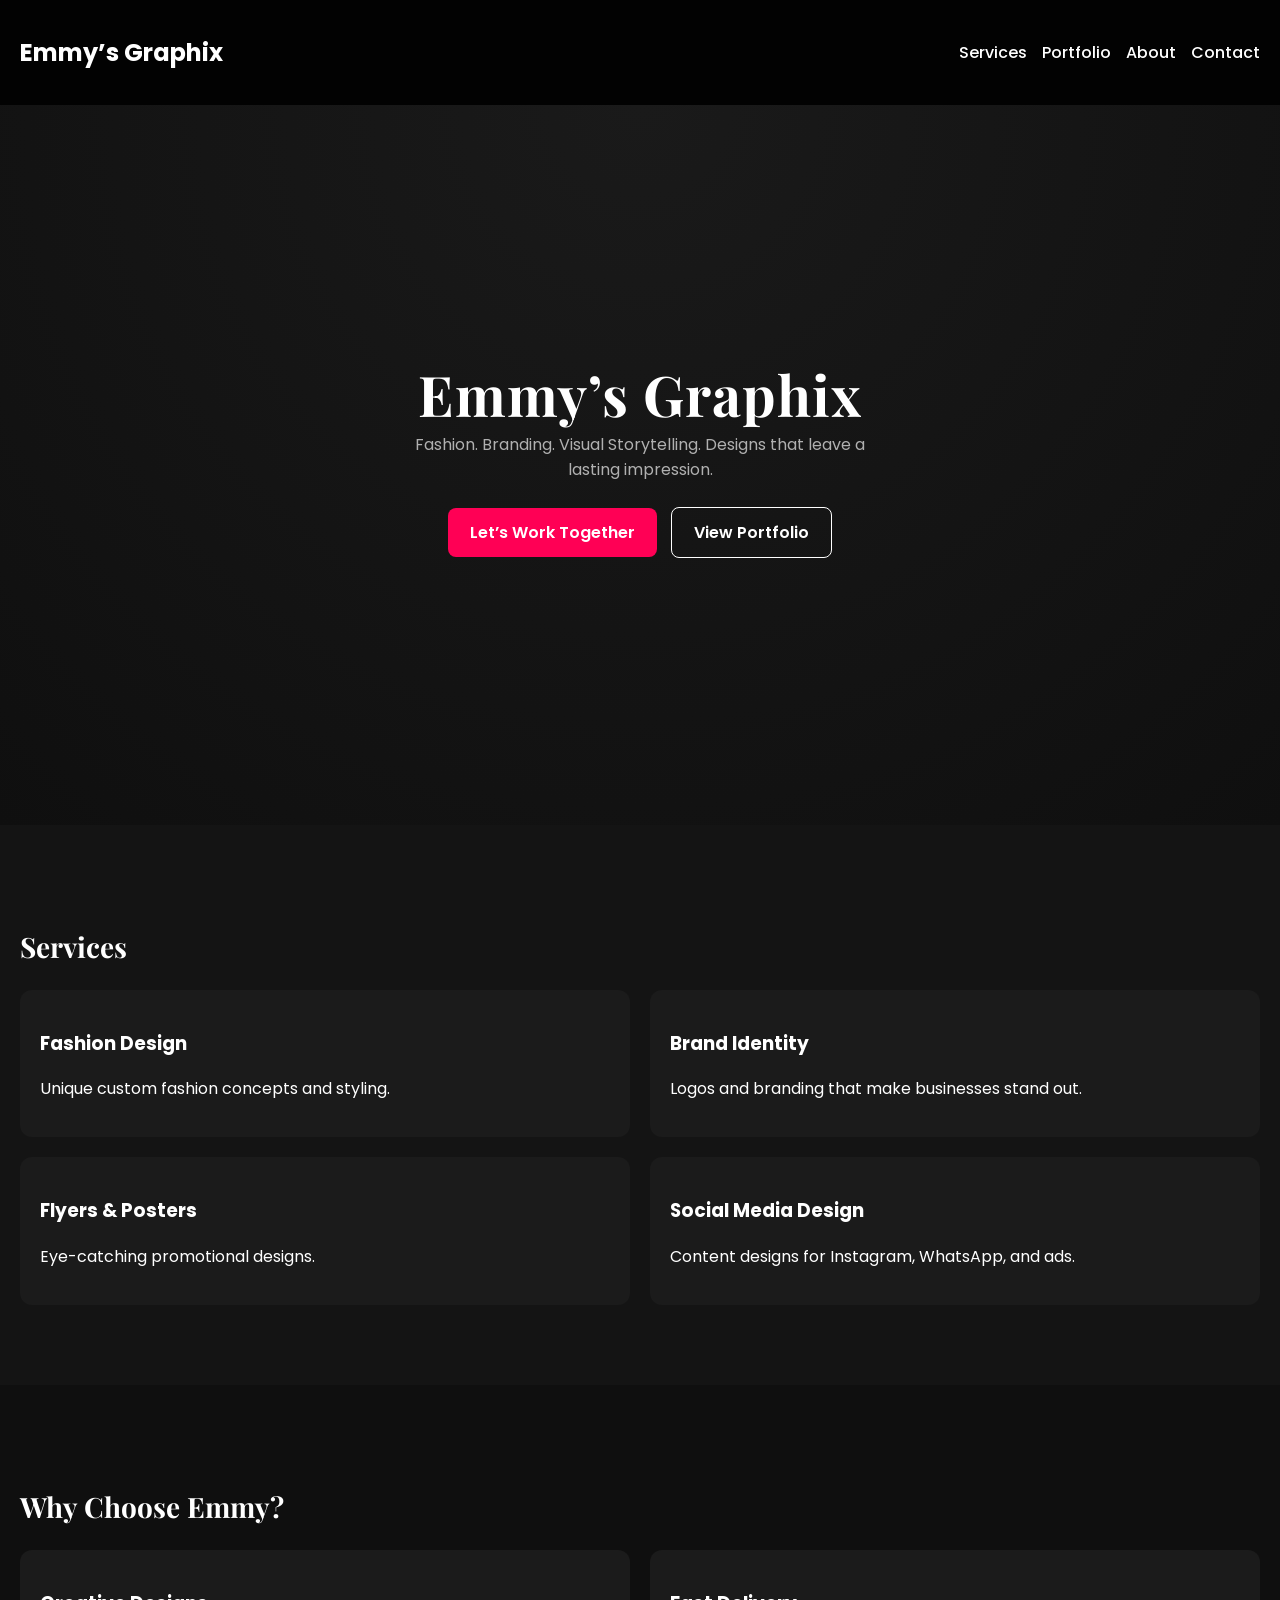
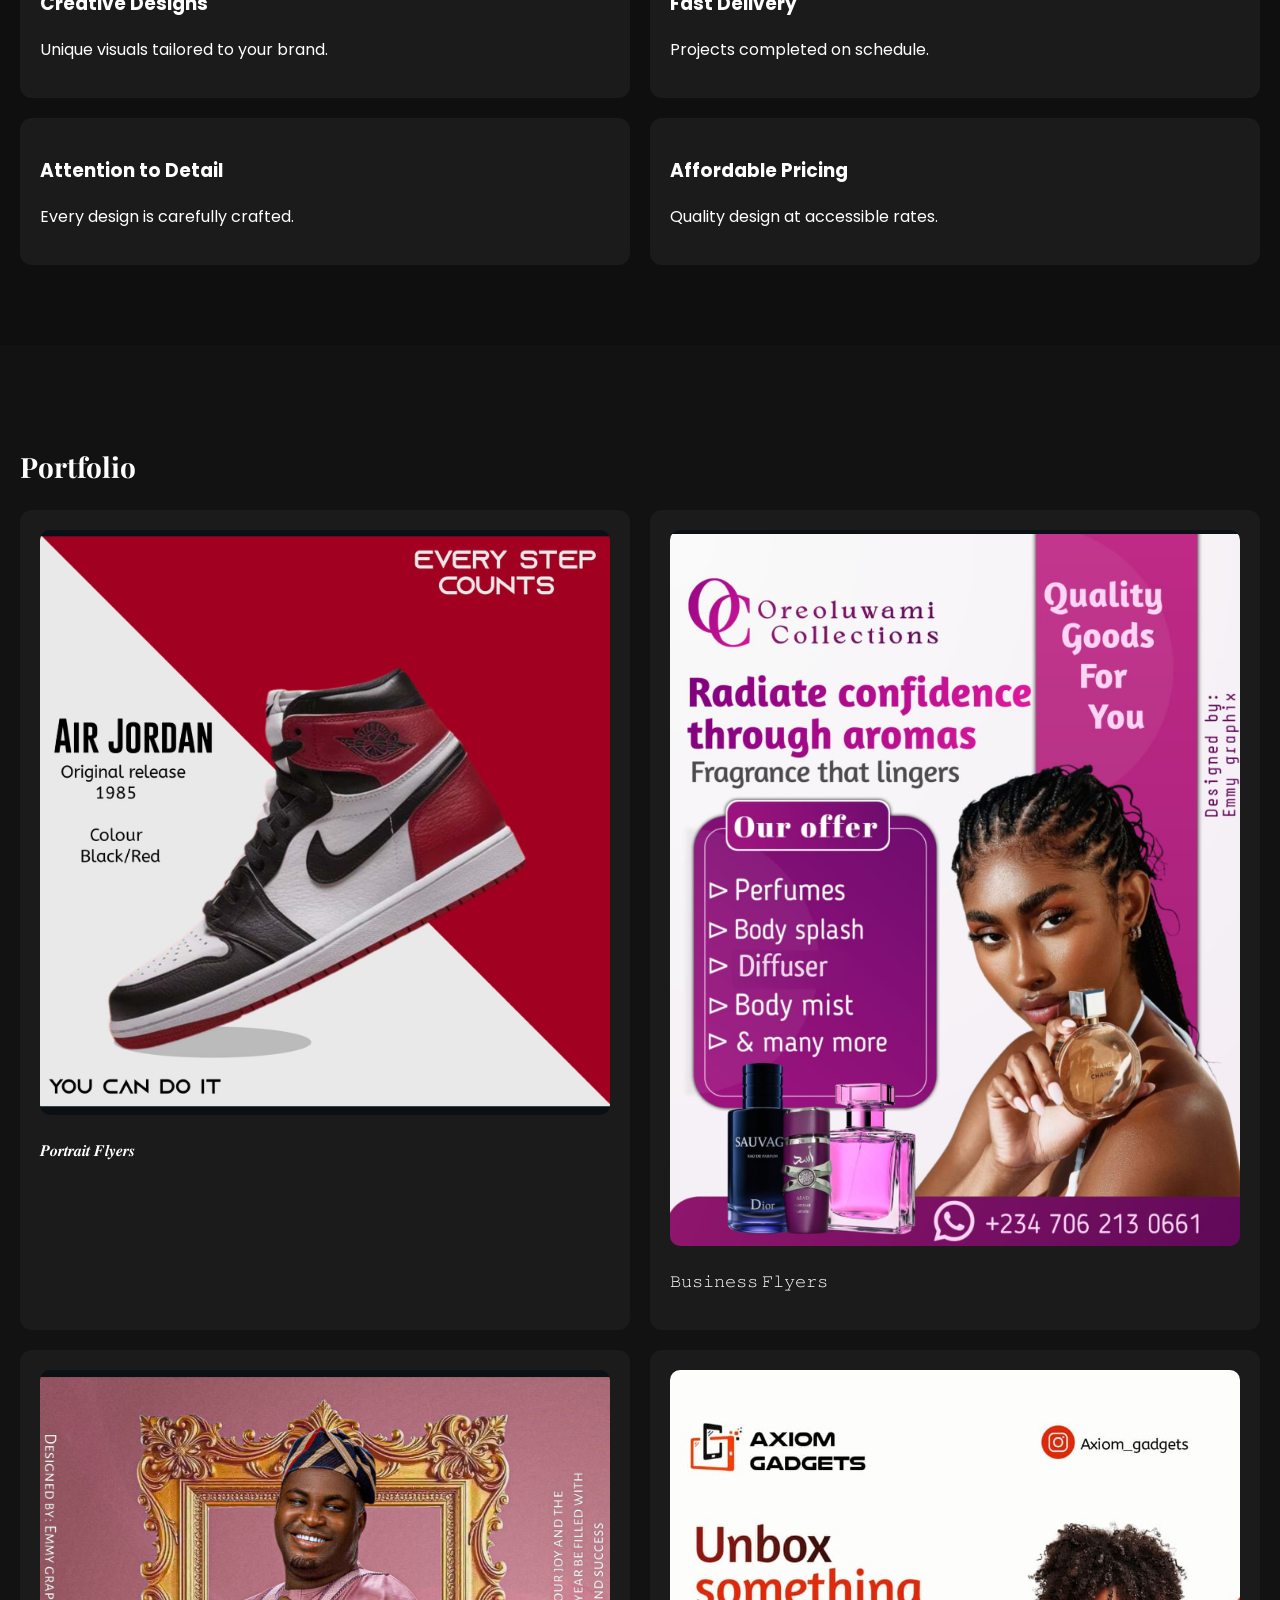
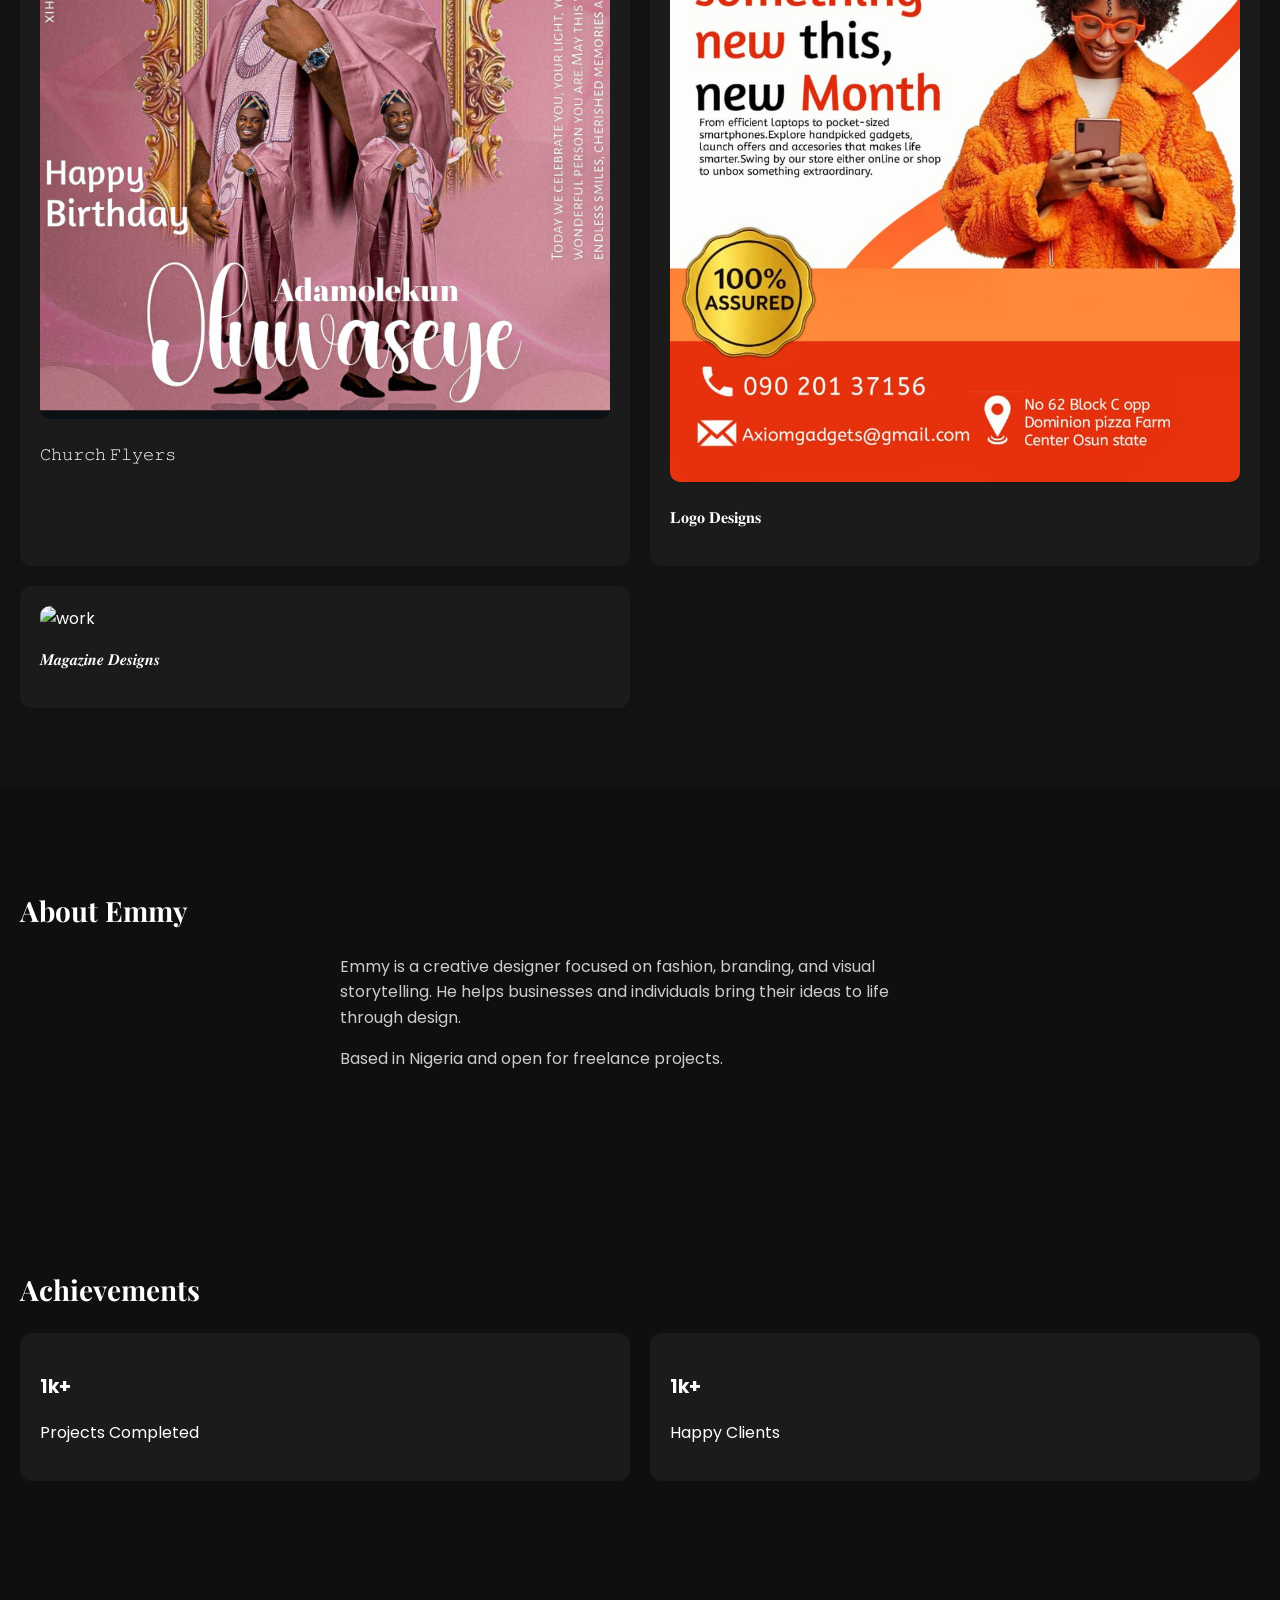
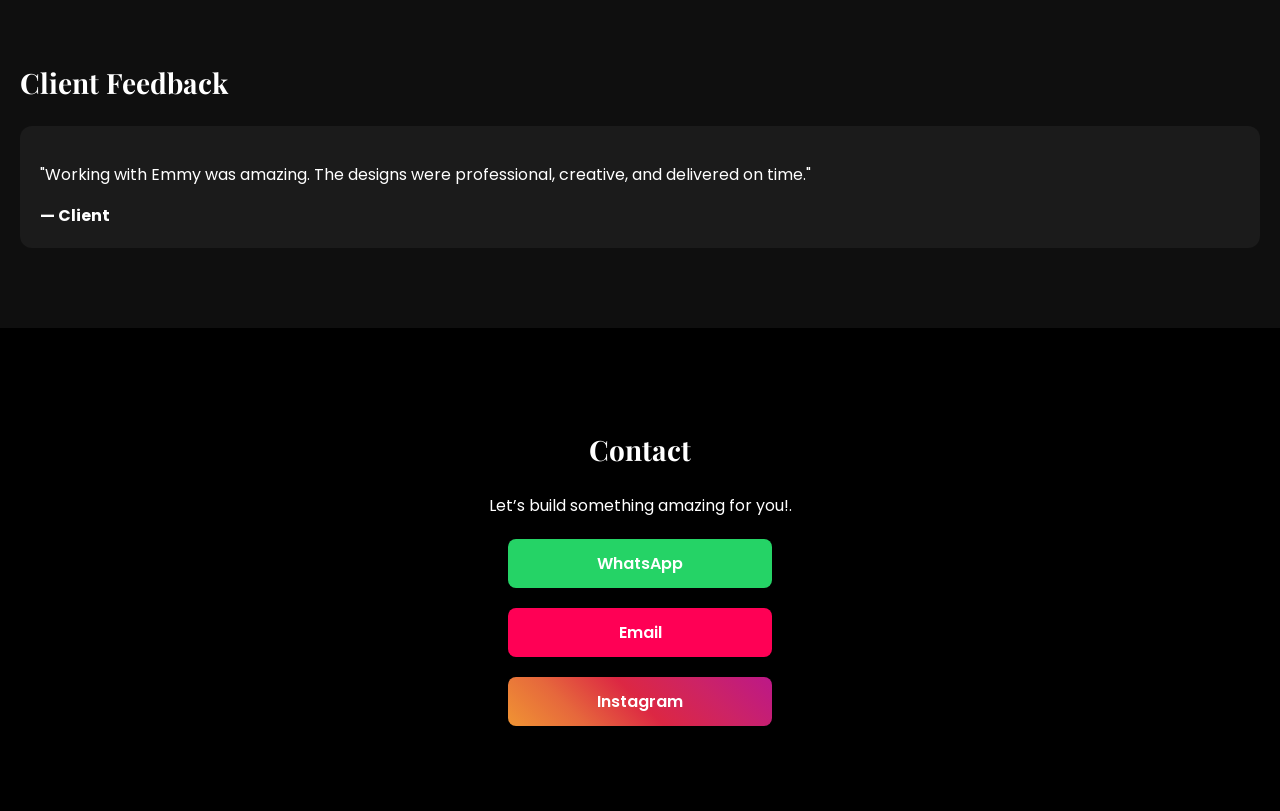
==== index.html @ 618f93bd "Update index.html" ====
<!DOCTYPE html>
<head>
  <meta charset="UTF-8" />
  <meta name="viewport" content="width=device-width, initial-scale=1.0"/>

  <title>Emmy’s Graphix</title>

  <!-- Fonts -->
  <link href="https://fonts.googleapis.com/css2?family=Playfair+Display:wght@400;600;700&family=Poppins:wght@300;400;600&display=swap" rel="stylesheet">

  <!-- CSS -->
  <link rel="stylesheet" href="style.css"/>
</head>

<!-- NAVBAR -->
<nav class="navbar">
  <h1>Emmy’s Graphix</h1>

  <div class="menu-toggle" onclick="toggleMenu()">☰</div>

  <div class="nav-links" id="navLinks">
    <a href="#services">Services</a>
    <a href="#portfolio">Portfolio</a>
    <a href="#about">About</a>
    <a href="#contact">Contact</a>
  </div>
</nav>

<!-- HERO -->
<header class="hero">
  <h1>Emmy’s Graphix</h1>

  <p class="tagline">
    Fashion. Branding. Visual Storytelling. Designs that leave a lasting impression.
  </p>

  <div>
    <a href="https://wa.me/234816 949 7340" class="btn primary">Let’s Work Together</a>
    <a href="#portfolio" class="btn secondary">View Portfolio</a>
  </div>
</header>

<!-- SERVICES -->
<section class="services" id="services">
  <h2>Services</h2>

  <div class="service-container">

    <div class="service-card">
      <h3>Fashion Design</h3>
      <p>Unique custom fashion concepts and styling.</p>
    </div>

    <div class="service-card">
      <h3>Brand Identity</h3>
      <p>Logos and branding that make businesses stand out.</p>
    </div>

    <div class="service-card">
      <h3>Flyers & Posters</h3>
      <p>Eye-catching promotional designs.</p>
    </div>

    <div class="service-card">
      <h3>Social Media Design</h3>
      <p>Content designs for Instagram, WhatsApp, and ads.</p>
    </div>

  </div>
</section>
<section class="why-choose">
  <h2>Why Choose Emmy?</h2>

  <div class="service-container">

    <div class="service-card">
      <h3>Creative Designs</h3>
      <p>Unique visuals tailored to your brand.</p>
    </div>

    <div class="service-card">
      <h3>Fast Delivery</h3>
      <p>Projects completed on schedule.</p>
    </div>

    <div class="service-card">
      <h3>Attention to Detail</h3>
      <p>Every design is carefully crafted.</p>
    </div>

    <div class="service-card">
      <h3>Affordable Pricing</h3>
      <p>Quality design at accessible rates.</p>
    </div>

  </div>
        </section>
<!-- PORTFOLIO -->
<section class="portfolio" id="portfolio">
  <h2>Portfolio</h2>

  <div class="portfolio-container">

    <div class="portfolio-card">
      <img src="img1.jpg" alt="work"/>
      <p>𝑷𝒐𝒓𝒕𝒓𝒂𝒊𝒕 𝑭𝒍𝒚𝒆𝒓𝒔</p>
    </div>

    <div class="portfolio-card">
      <img src="img2.jpg" alt="work"/>
      <p>𝙱𝚞𝚜𝚒𝚗𝚎𝚜𝚜 𝙵𝚕𝚢𝚎𝚛𝚜</p>
    </div>

    <div class="portfolio-card">
      <img src="img3.jpg" alt="work"/>
      <p>𝙲𝚑𝚞𝚛𝚌𝚑 𝙵𝚕𝚢𝚎𝚛𝚜</p>
    </div>

    <div class="portfolio-card">
      <img src="img4.jpg" alt="work"/>
      <p>𝐋𝐨𝐠𝐨 𝐃𝐞𝐬𝐢𝐠𝐧𝐬</p>
    </div>
    
    <div class="portfolio-card">
      <img src="img5.jpg" alt="work"/>
      <p>𝑴𝒂𝒈𝒂𝒛𝒊𝒏𝒆 𝑫𝒆𝒔𝒊𝒈𝒏𝒔</p>
  </div>

  </div>
</section>


<!-- ABOUT -->
<section class="about" id="about">
  <h2>About Emmy</h2>

  <div class="about-content">
    <p>
      Emmy is a creative designer focused on fashion, branding, and visual storytelling.
      He helps businesses and individuals bring their ideas to life through design.
    </p>

    <p>
      Based in Nigeria and open for freelance projects.
    </p>
  </div>
</section>
<section class="stats">
  <h2>Achievements</h2>

  <div class="service-container">

    <div class="service-card">
      <h3>1k+</h3>
      <p>Projects Completed</p>
    </div>

    <div class="service-card">
      <h3>1k+</h3>
      <p>Happy Clients</p>
    </div>

  </div>
</section>
<section class="testimonial">
  <h2>Client Feedback</h2>

  <div class="service-card">
    <p>
      "Working with Emmy was amazing. The designs were
      professional, creative, and delivered on time."
    </p>

    <strong>— Client</strong>
  </div>
</section>

<!-- CONTACT -->
<section class="contact" id="contact">
  <h2>Contact</h2>

  <p>Let’s build something amazing for you!.</p>

  <div class="contact-buttons">
    <a href="https://wa.me/234816 949 7340" class="btn whatsapp">WhatsApp</a>
    <a href="mailto:emmanuelbojowa@gmail.com" class="btn email">Email</a>
    <a href="https://instagram.com/emmygraphix" class="btn instagram">Instagram </a>
 
  </div>
</section>

<!-- JS -->
<script>
function toggleMenu() {
  document.getElementById("navLinks").classList.toggle("active");
}
</script>

</body>
    </html>
---- style.css ----
/* ================= BASE ================= */
body {
  margin: 0;
  font-family: 'Poppins', sans-serif, Montserrat;
  background: #0f0f0f;
  color: #fff;
}

html {
  scroll-behavior: smooth;
}

section {
  padding: 80px 20px;
}

/* ================= NAVBAR ================= */
.navbar {
  position: sticky;
  top: 0;
  z-index: 1000;
  display: flex;
  justify-content: space-between;
  align-items: center;
  padding: 15px 20px;
  background: rgba(0,0,0,0.85);
  backdrop-filter: blur(10px);
}

.nav-links {
  display: flex;
  gap: 15px;
}

.nav-links a {
  color: white;
  text-decoration: none;
  font-weight: 500;
}

.menu-toggle {
  display: none;
  font-size: 26px;
  cursor: pointer;
  color: white;
}

/* ================= HERO ================= */
.hero {
  min-height: 80vh;
  display: flex;
  flex-direction: column;
  justify-content: center;
  align-items: center;
  text-align: center;
  background: radial-gradient(circle at top, #1a1a1a, #0f0f0f);
}
.hero h1 {
  font-size: 56px;
  line-height: 1;
  margin: 0;
  font-family: 'Playfair Display', serif;
  letter-spacing: 1px;
}

.tagline {
  max-width: 500px;
  opacity: 0.85;
  margin: 10px 0 20px;
  color: #ccc;
}

/* ================= BUTTONS ================= */
.btn {
  display: inline-block;
  padding: 12px 22px;
  border-radius: 8px;
  text-decoration: none;
  font-weight: 600;
  transition: 0.3s ease;
  margin: 5px;
}

.primary {
  background: #ff0055;
  color: white;
}

.primary:hover {
  transform: translateY(-2px);
  box-shadow: 0 10px 20px rgba(255, 0, 85, 0.3);
}

.secondary {
  border: 1px solid #fff;
  color: #fff;
}

.secondary:hover {
  background: #fff;
  color: #000;
}

.whatsapp {
  background: #25D366;
  color: white;
}

.email {
  background: #ff0055;
  color: white;
}
.instagram {
  background: linear-gradient(
    45deg,
    #f09433,
    #e6683c,
    #dc2743,
    #cc2366,
    #bc1888
  );
  color: white;
  width: 220px;
  }

/* ================= SECTIONS ================= */
.services { background: #141414; }
.about { background: #0f0f0f; }
.portfolio { background: #121212; }
.contact { background: #000; }

/* ================= HEADINGS ================= */
h2 {
  font-size: 28px;
  margin-bottom: 25px;
  font-family: 'Playfair Display', serif;
}

/* ================= GRIDS ================= */
.service-container,
.portfolio-container {
  display: grid;
  grid-template-columns: 1fr;
  gap: 20px;
}

/* ================= CARDS ================= */
.service-card,
.portfolio-card {
  background: #1b1b1b;
  padding: 20px;
  border-radius: 12px;
  transition: 0.3s ease;
}

.service-card:hover,
.portfolio-card:hover {
  transform: translateY(-8px);
  background: #222;
  box-shadow: 0 15px 35px rgba(225,0,85,0.15);
}

.portfolio-card img {
  width: 100%;
  border-radius: 10px;
  transition: 0.3s ease;
}

.portfolio-card:hover img {
  transform: scale(1.05);
}

/* ================= ABOUT ================= */
.about-content {
  max-width: 600px;
  margin: auto;
  line-height: 1.6;
  color: #ccc;
}

/* ================= CONTACT ================= */
.contact {
  text-align: center;
}

.contact-buttons {
  display: flex;
  flex-direction: column;
  align-items: center;
  gap: 10px;
}
.contact-buttons .btn {
  width: 220px;
    }

/* ================= RESPONSIVE ================= */
@media (min-width: 768px) {
  .service-container,
  .portfolio-container {
    grid-template-columns: repeat(2, 1fr);
  }

  .hero h1 {
    font-size: 56px;
  }
}

@media (max-width: 768px) {
  .menu-toggle {
    display: block;
  }

  .nav-links {
    display: none;
    flex-direction: column;
    position: absolute;
    top: 60px;
    right: 20px;
    background: #000;
    padding: 10px;
  }

  .nav-links.active {
    display: flex;
  }
  .why-choose {
  background: #141414;
}

.stats {
  background: #101010;
  text-align: center;
}

.testimonial {
  background: #161616;
  text-align: center;
}
  .services { background: #141414; }
.portfolio { background: #121212; }
.about { background: #0f0f0f; }
.contact { background: #000; }

.brand-tagline {
  color: #ff0055;
  letter-spacing: 2px;
  margin-top: 10px;
  font-size: 14px;
  text-transform: uppercase;
  }
 }
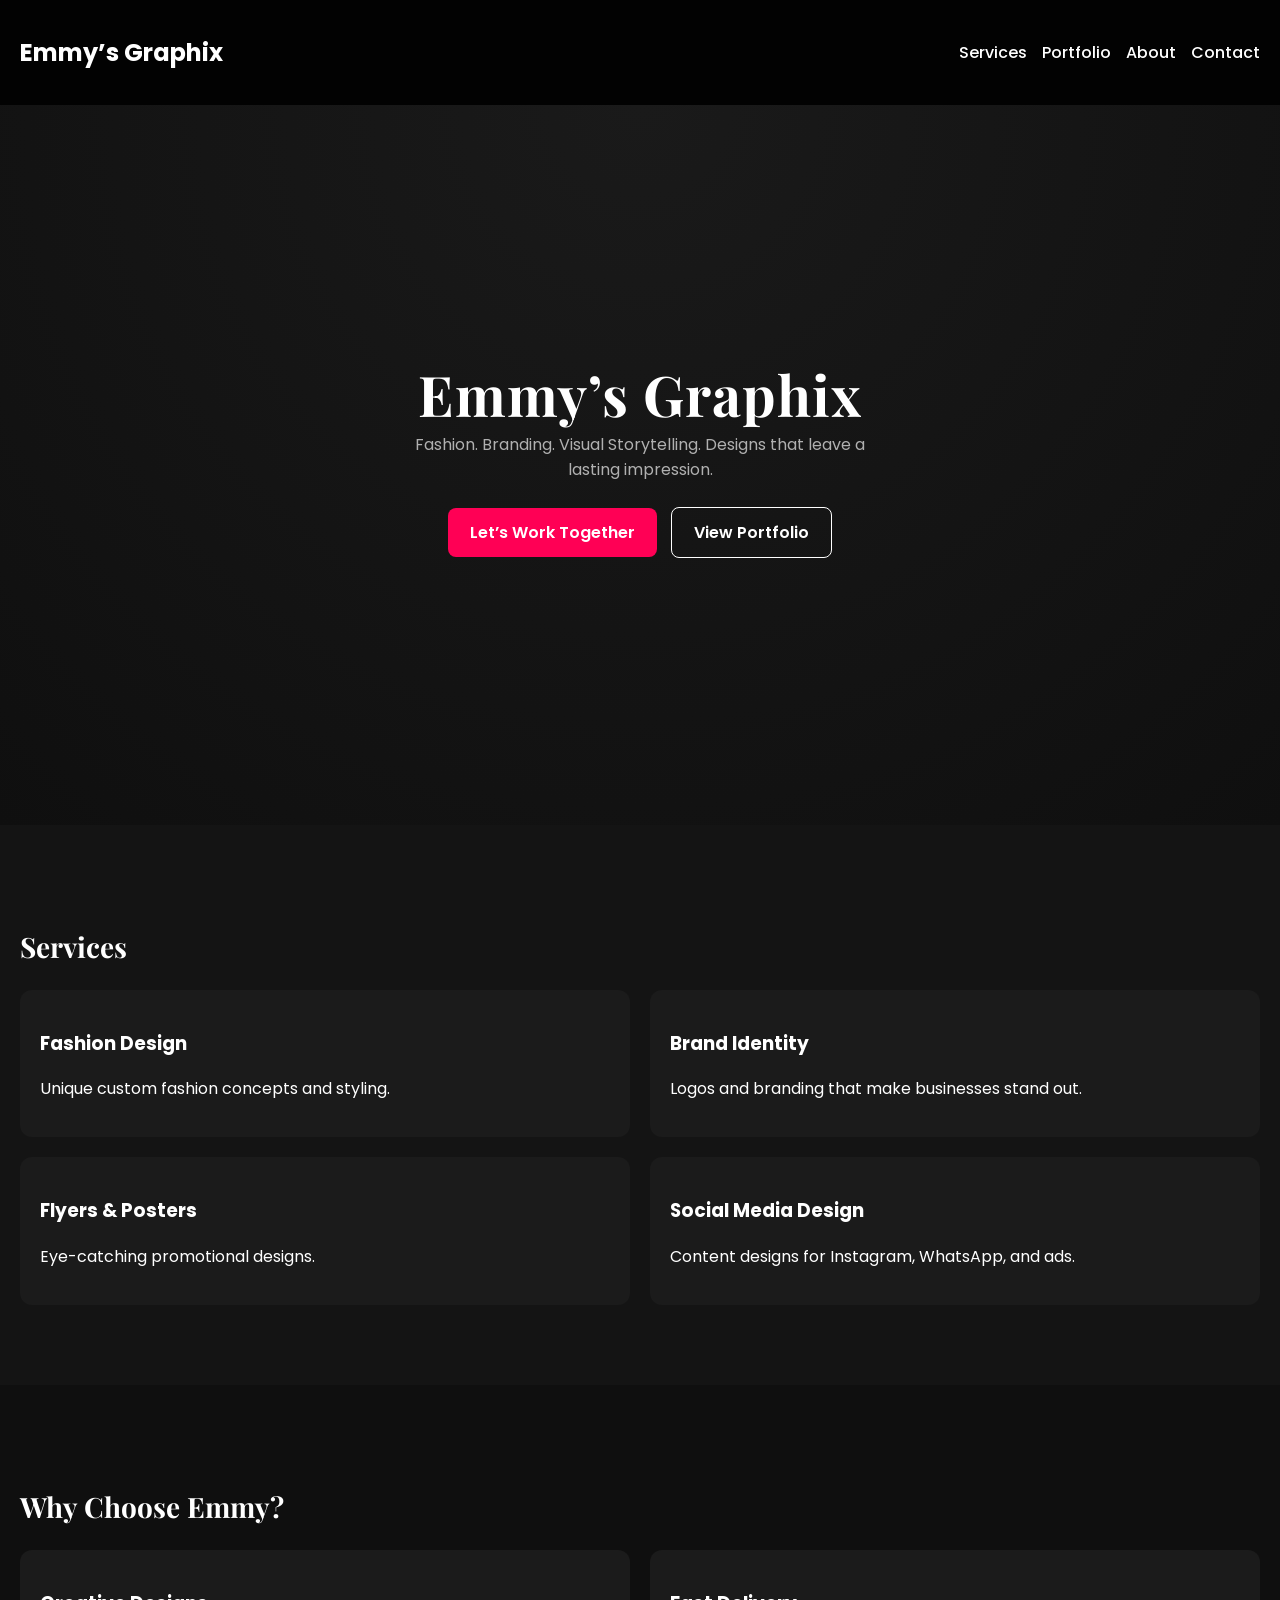
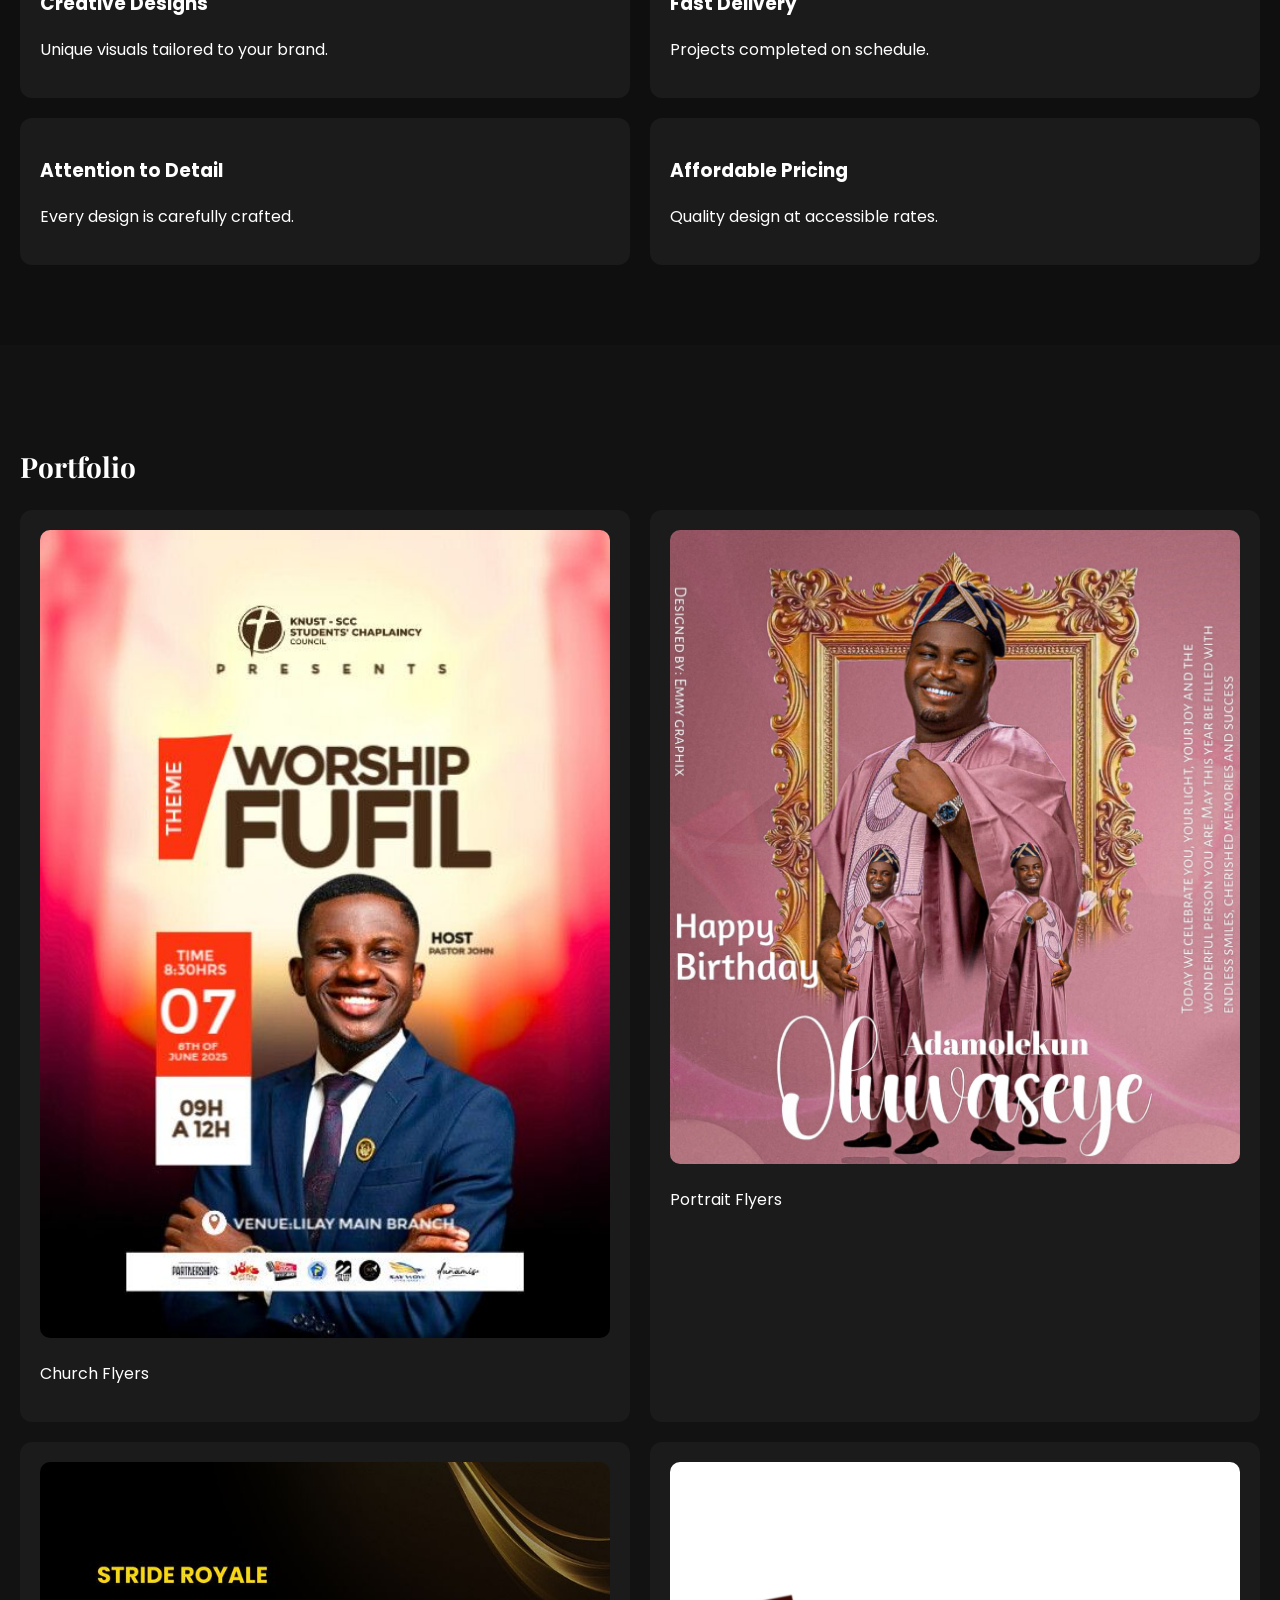
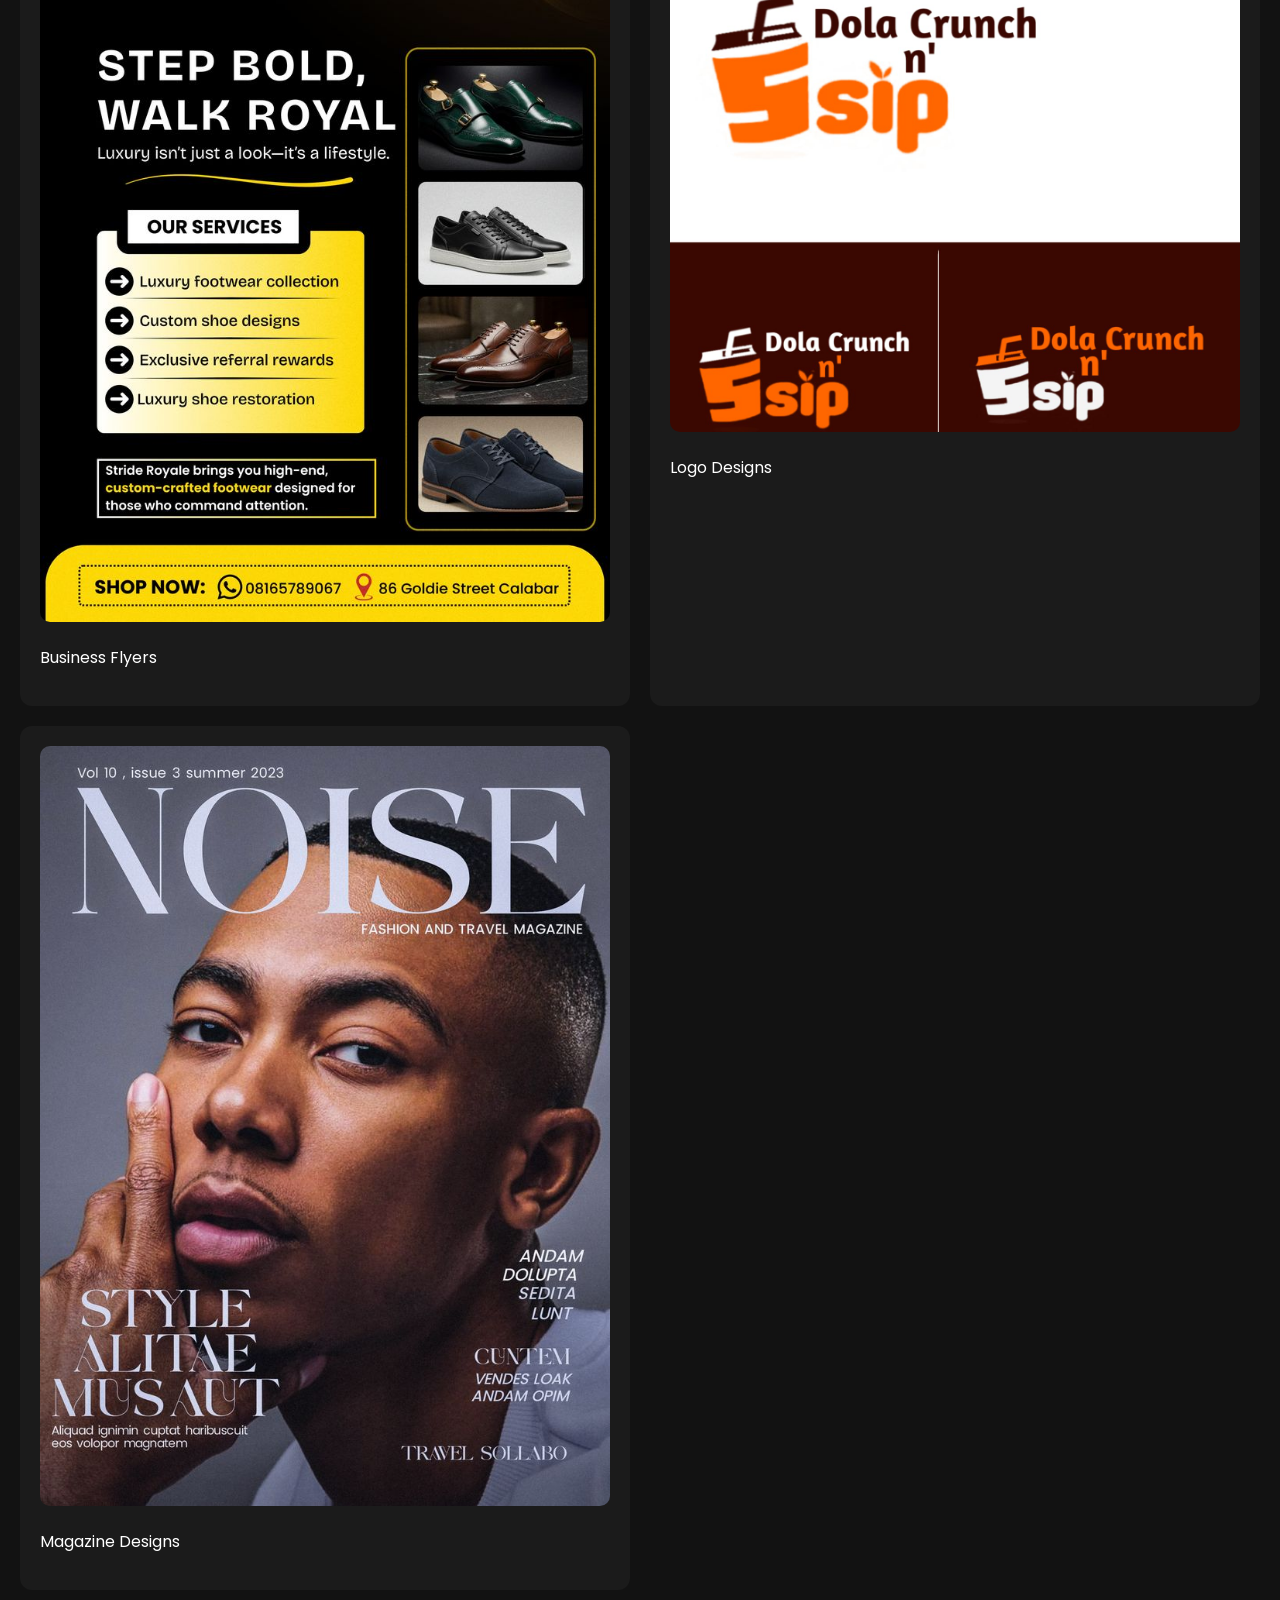
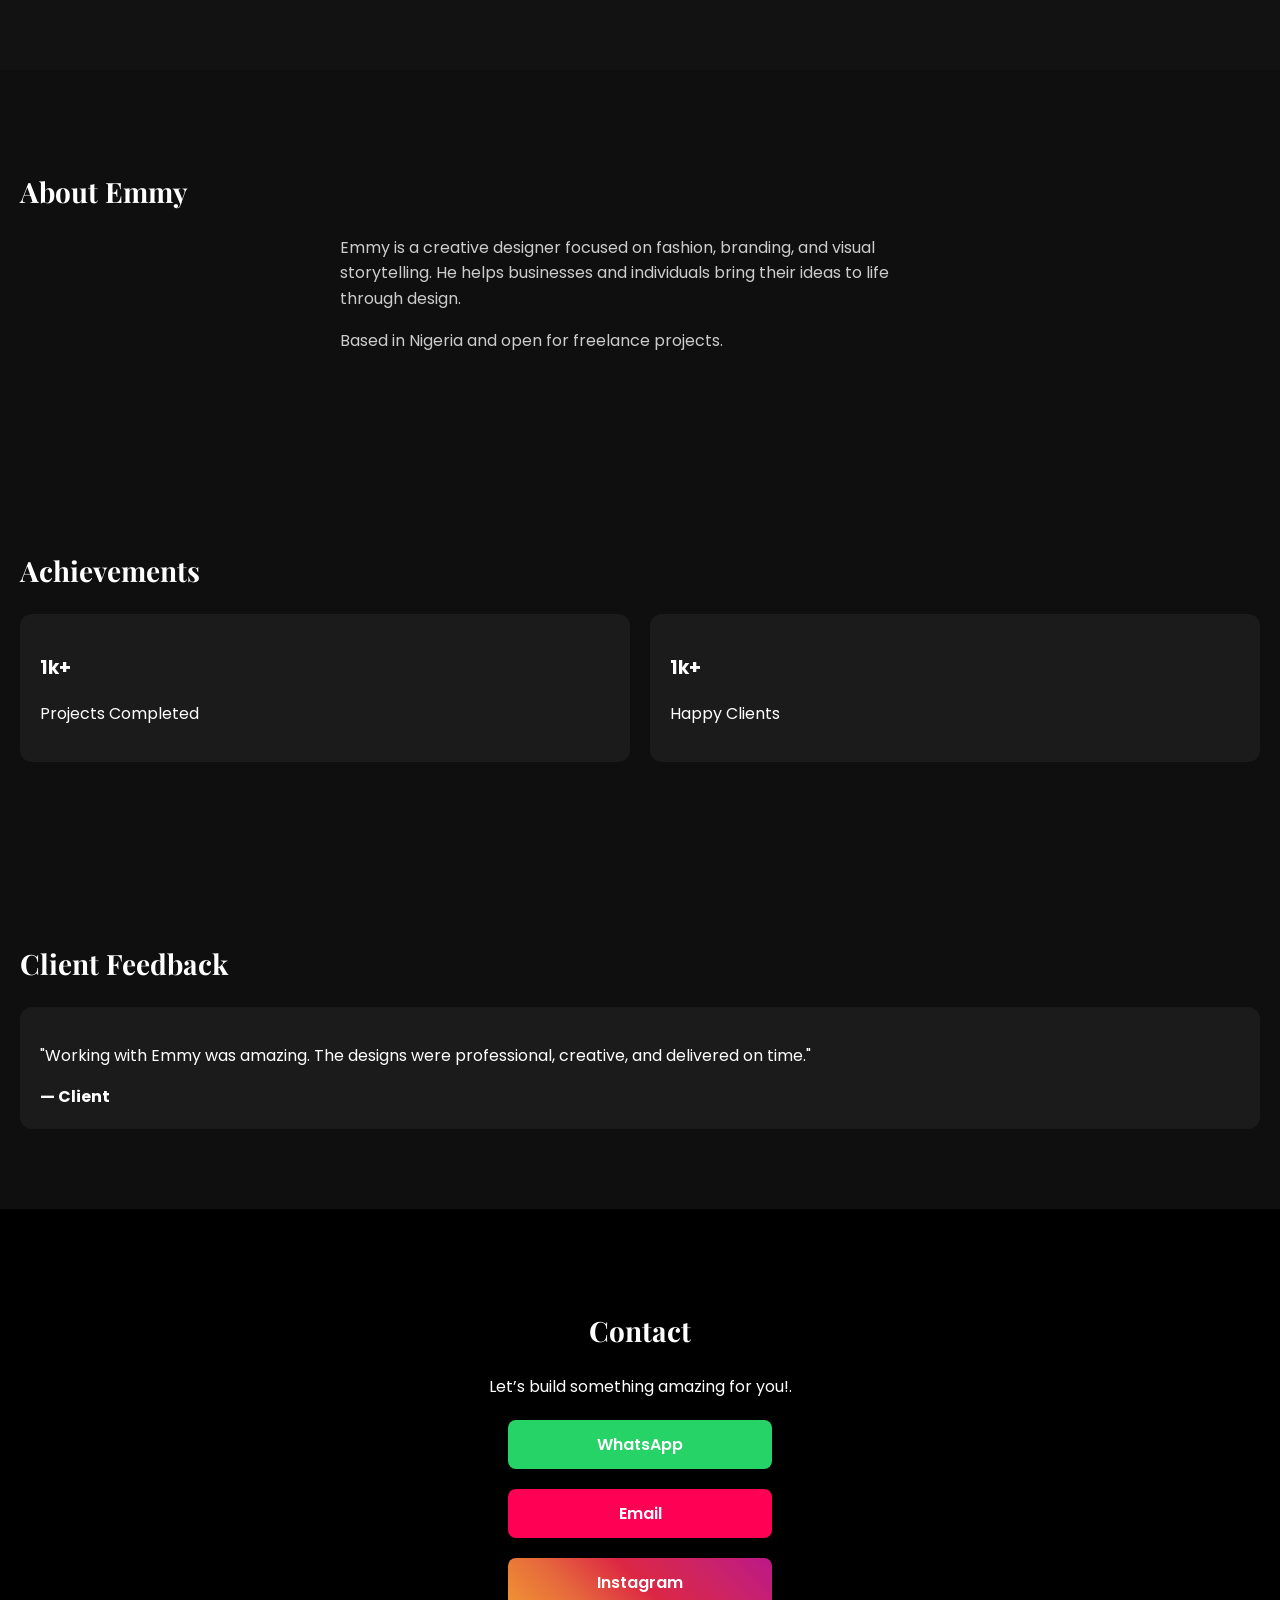
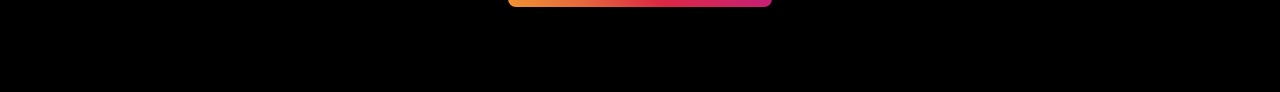
==== commit bb5856f6: "Update index.html" ====
--- a/index.html
+++ b/index.html
@@ -100,34 +100,33 @@
   <h2>Portfolio</h2>
 
   <div class="portfolio-container">
+<div class="portfolio-card" onclick="openGallery('church')">
+  <img src="images/c1.jpg" alt="Church Flyer">
+  <p>Church Flyers</p>
+</div>
 
-    <div class="portfolio-card">
-      <img src="img1.jpg" alt="work"/>
-      <p>𝑷𝒐𝒓𝒕𝒓𝒂𝒊𝒕 𝑭𝒍𝒚𝒆𝒓𝒔</p>
+<div class="portfolio-card" onclick="openGallery('portrait')">
+  <img src="images/p1.jpg" alt="Portrait Flyer">
+  <p>Portrait Flyers</p>
+</div>
+
+<div class="portfolio-card" onclick="openGallery('business')">
+  <img src="images/b1.jpg" alt="Business Flyer">
+  <p>Business Flyers</p>
+</div>
+
+<div class="portfolio-card" onclick="openGallery('logo')">
+  <img src="images/l1.jpg" alt="Logo Design">
+  <p>Logo Designs</p>
+</div>
+
+<div class="portfolio-card" onclick="openGallery('magazine')">
+  <img src="images/m1.jpg" alt="Magazine Design">
+  <p>Magazine Designs</p>
     </div>
+   
 
-    <div class="portfolio-card">
-      <img src="img2.jpg" alt="work"/>
-      <p>𝙱𝚞𝚜𝚒𝚗𝚎𝚜𝚜 𝙵𝚕𝚢𝚎𝚛𝚜</p>
-    </div>
-
-    <div class="portfolio-card">
-      <img src="img3.jpg" alt="work"/>
-      <p>𝙲𝚑𝚞𝚛𝚌𝚑 𝙵𝚕𝚢𝚎𝚛𝚜</p>
-    </div>
-
-    <div class="portfolio-card">
-      <img src="img4.jpg" alt="work"/>
-      <p>𝐋𝐨𝐠𝐨 𝐃𝐞𝐬𝐢𝐠𝐧𝐬</p>
-    </div>
-    
-    <div class="portfolio-card">
-      <img src="img5.jpg" alt="work"/>
-      <p>𝑴𝒂𝒈𝒂𝒛𝒊𝒏𝒆 𝑫𝒆𝒔𝒊𝒈𝒏𝒔</p>
-  </div>
-
-  </div>
-</section>
+   </section>
 
 
 <!-- ABOUT -->
--- a/style.css
+++ b/style.css
@@ -1,7 +1,7 @@
 /* ================= BASE ================= */
 body {
   margin: 0;
-  font-family: 'Poppins', sans-serif, Montserrat;
+  font-family: 'Poppins', sans-serif;
   background: #0f0f0f;
   color: #fff;
 }
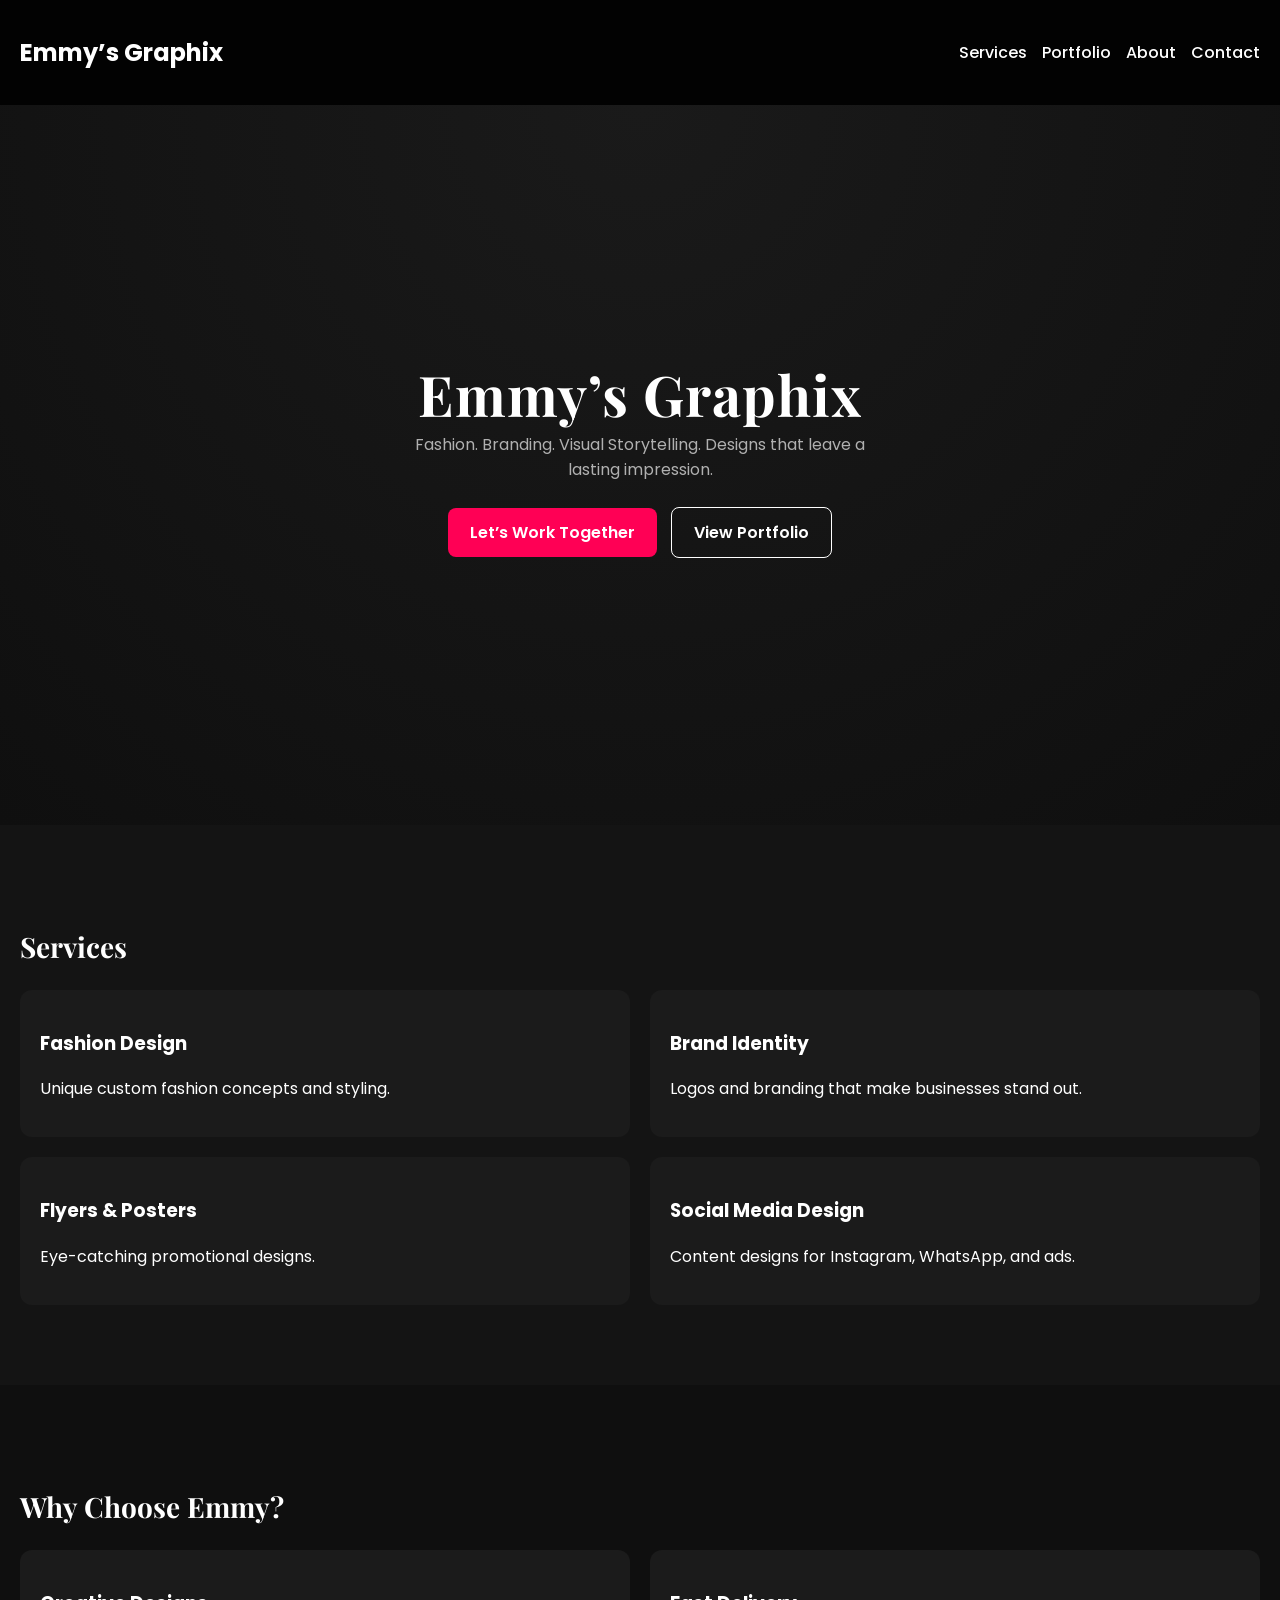
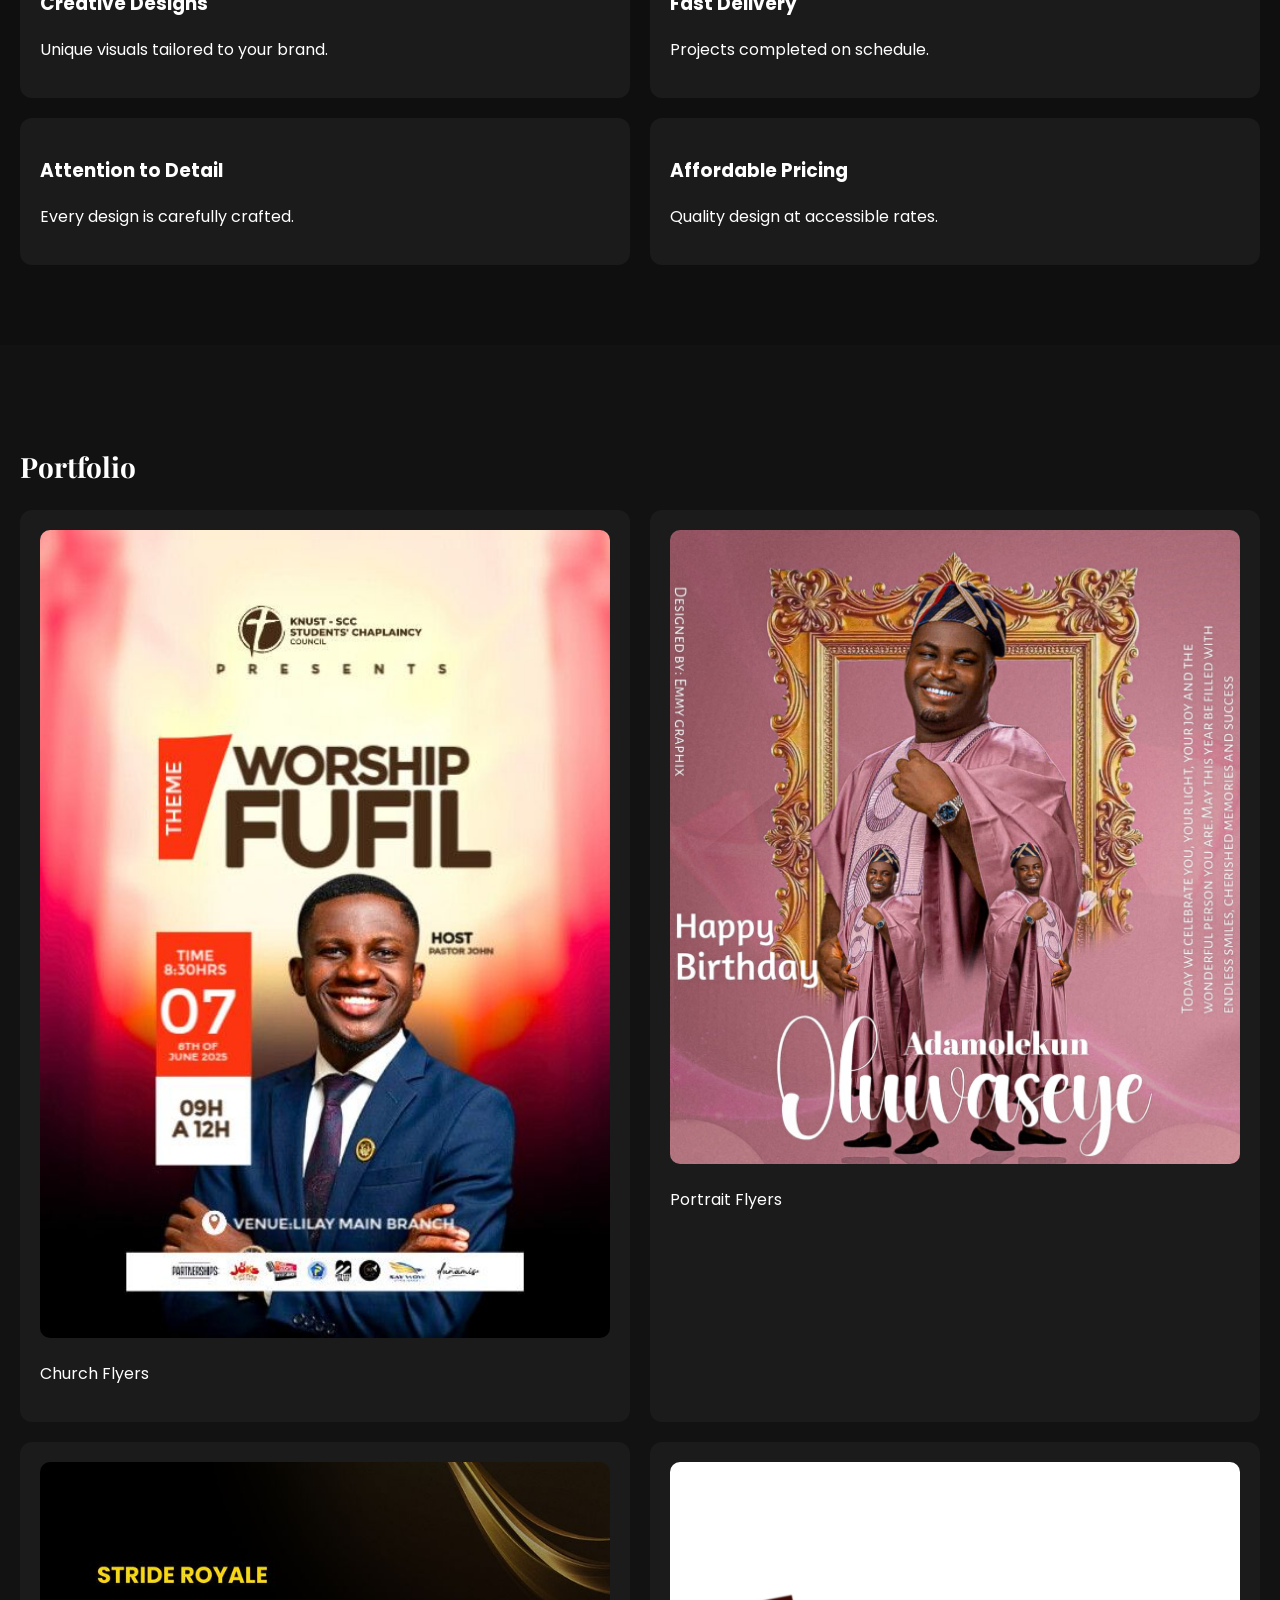
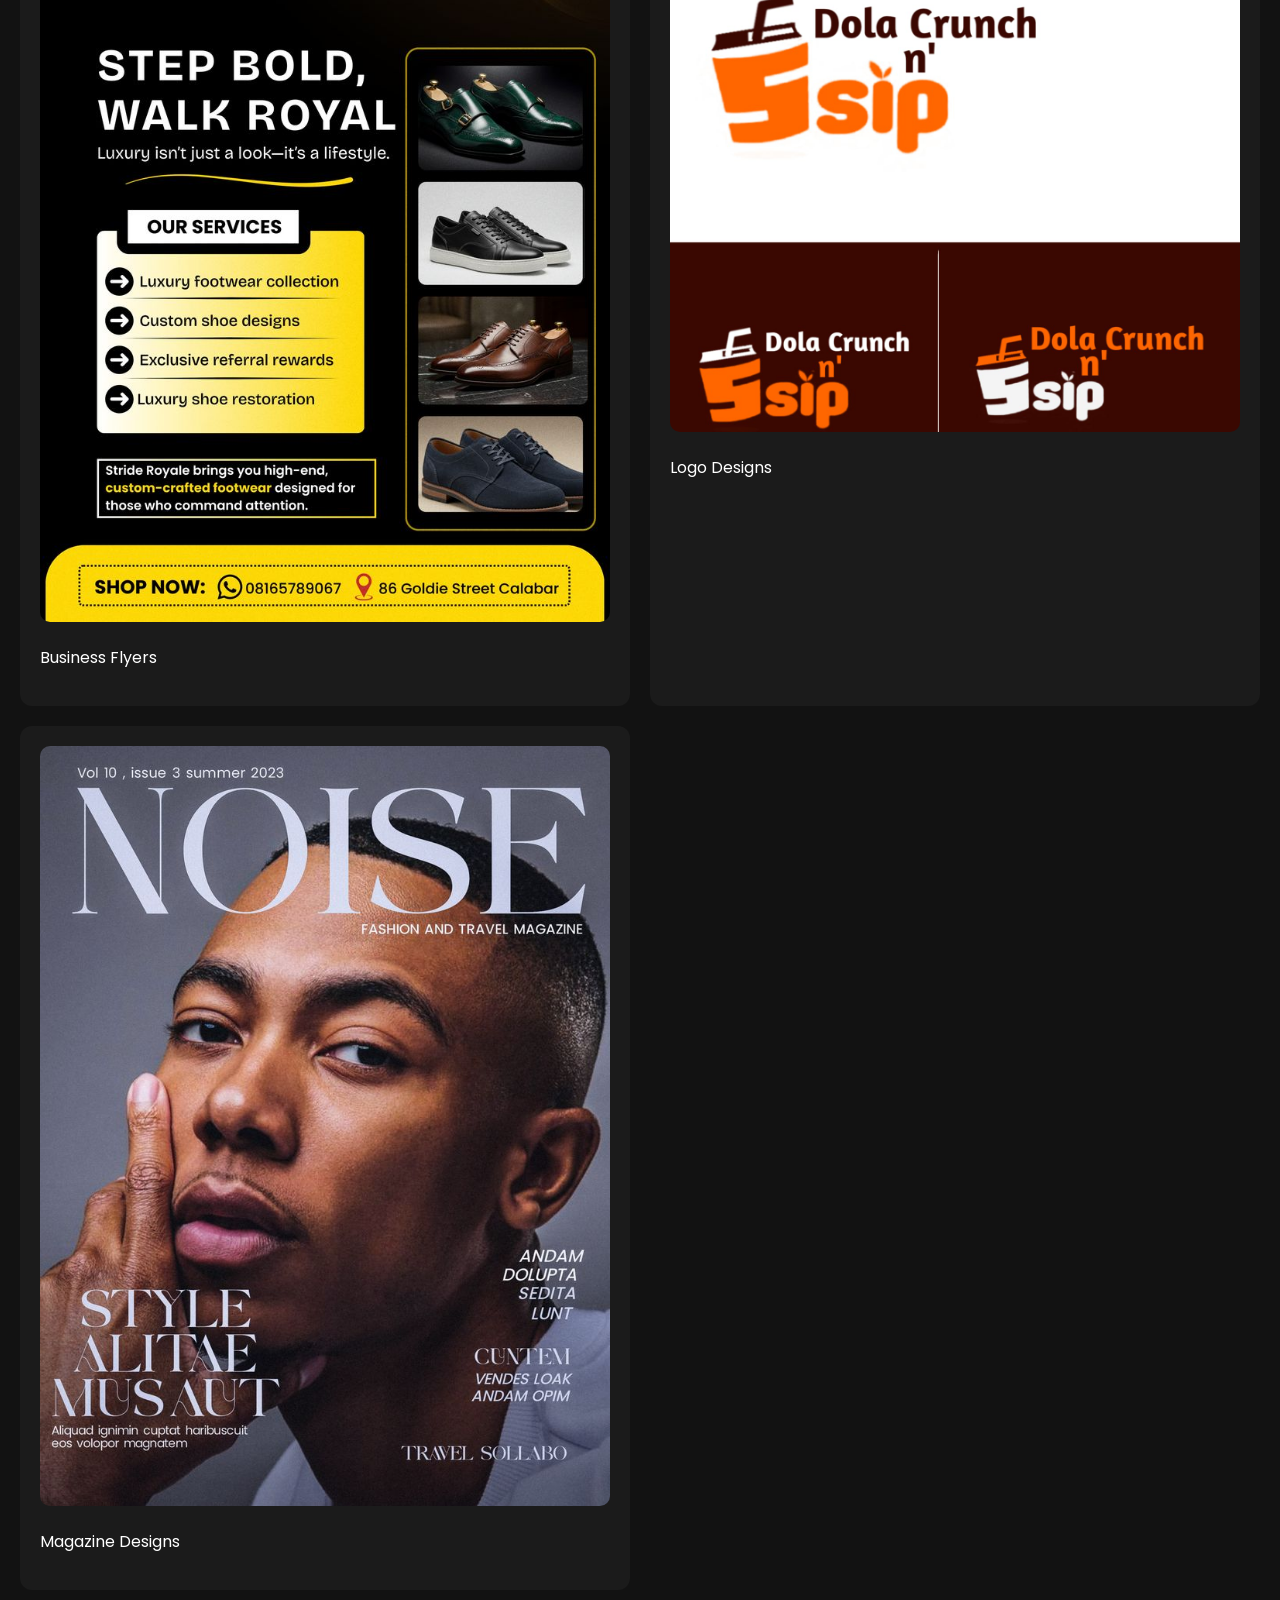
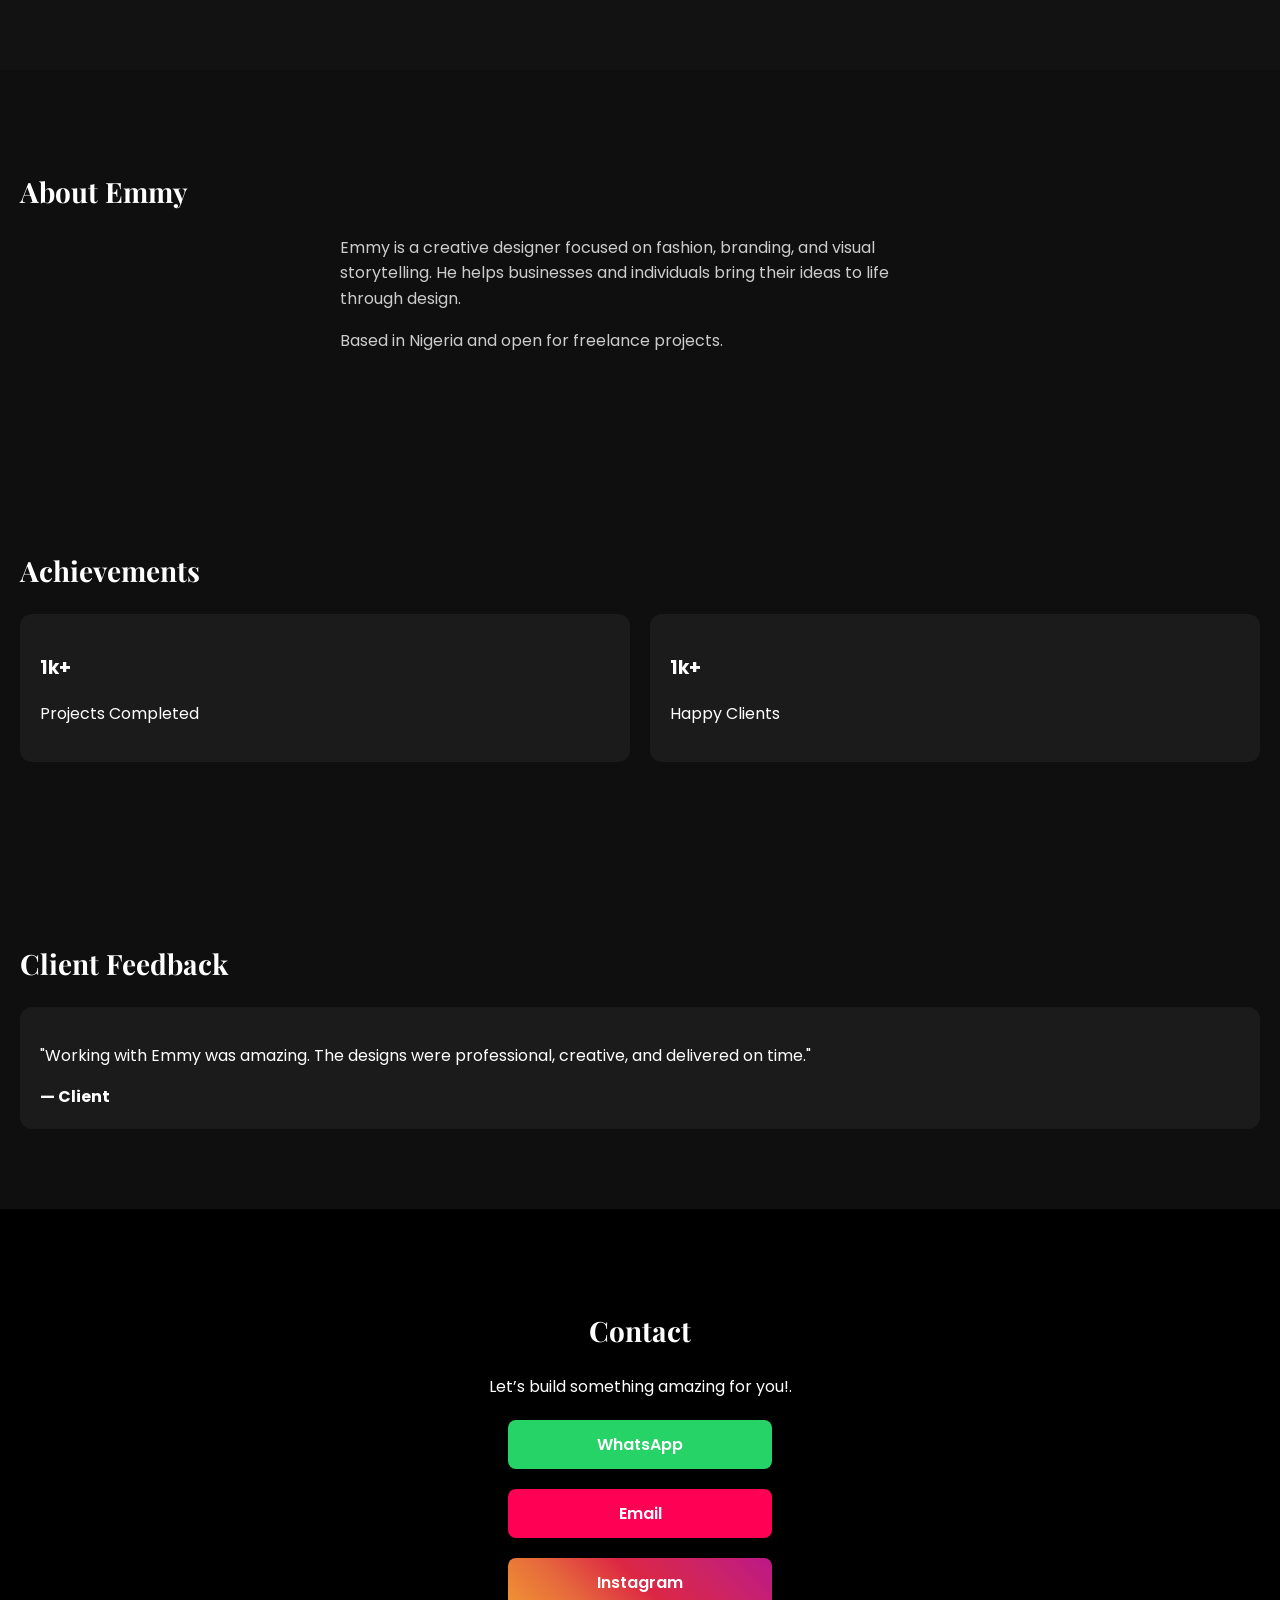
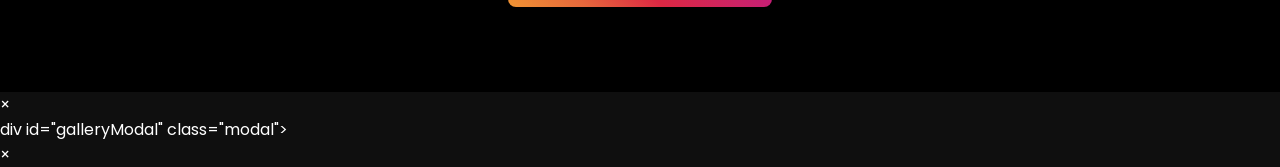
==== commit 56719e3d: "Update index.html" ====
--- a/index.html
+++ b/index.html
@@ -124,6 +124,8 @@
   <img src="images/m1.jpg" alt="Magazine Design">
   <p>Magazine Designs</p>
     </div>
+  </div>
+    
    
 
    </section>
@@ -194,6 +196,76 @@
   document.getElementById("navLinks").classList.toggle("active");
 }
 </script>
+<div id="galleryModal" class="modal">
+  <div class="modal-content">
+    <span class="close" onclick="closeGallery()">&times;</span><div id="galleryImages"></div>
+
+  </div>
+</div><script>
+
+    </script>
+div id="galleryModal" class="modal">
+  <div class="modal-content">
+    <span class="close" onclick="closeGallery()">&times;</span><div id="galleryImages"></div>
+
+  </div>
+</div><script>
+const galleries = {
+  church: [
+    "images/c1.jpg",
+    "images/c2.jpg",
+    "images/c3.jpg",
+    "images/c4.jpg",
+    "images/c5.jpg"
+  ],
+
+  portrait: [
+    "images/p1.jpg",
+    "images/p2.jpg",
+    "images/p3.jpg",
+    "images/p4.jpg",
+    "images/p5.jpg"
+  ],
+
+  business: [
+    "images/b1.jpg",
+    "images/b2.jpg",
+    "images/b3.jpg",
+    "images/b4.jpg",
+    "images/b5.jpg"
+  ],
+
+  logo: [
+    "images/l1.jpg",
+    "images/l2.jpg",
+    "images/l3.jpg",
+    "images/l4.jpg",
+    "images/l5.jpg"
+  ],
+
+  magazine: [
+    "images/m1.jpg",
+    "images/m2.jpg",
+    "images/m3.jpg",
+    "images/m4.jpg"
+  ]
+};
+
+function openGallery(category) {
+  let html = "";
+
+  galleries[category].forEach(img => {
+    html += `<img src="${img}">`;
+  });
+
+  document.getElementById("galleryImages").innerHTML = html;
+  document.getElementById("galleryModal").style.display = "block";
+}
+
+function closeGallery() {
+  document.getElementById("galleryModal").style.display = "none";
+}
+</script>
 
 </body>
     </html>
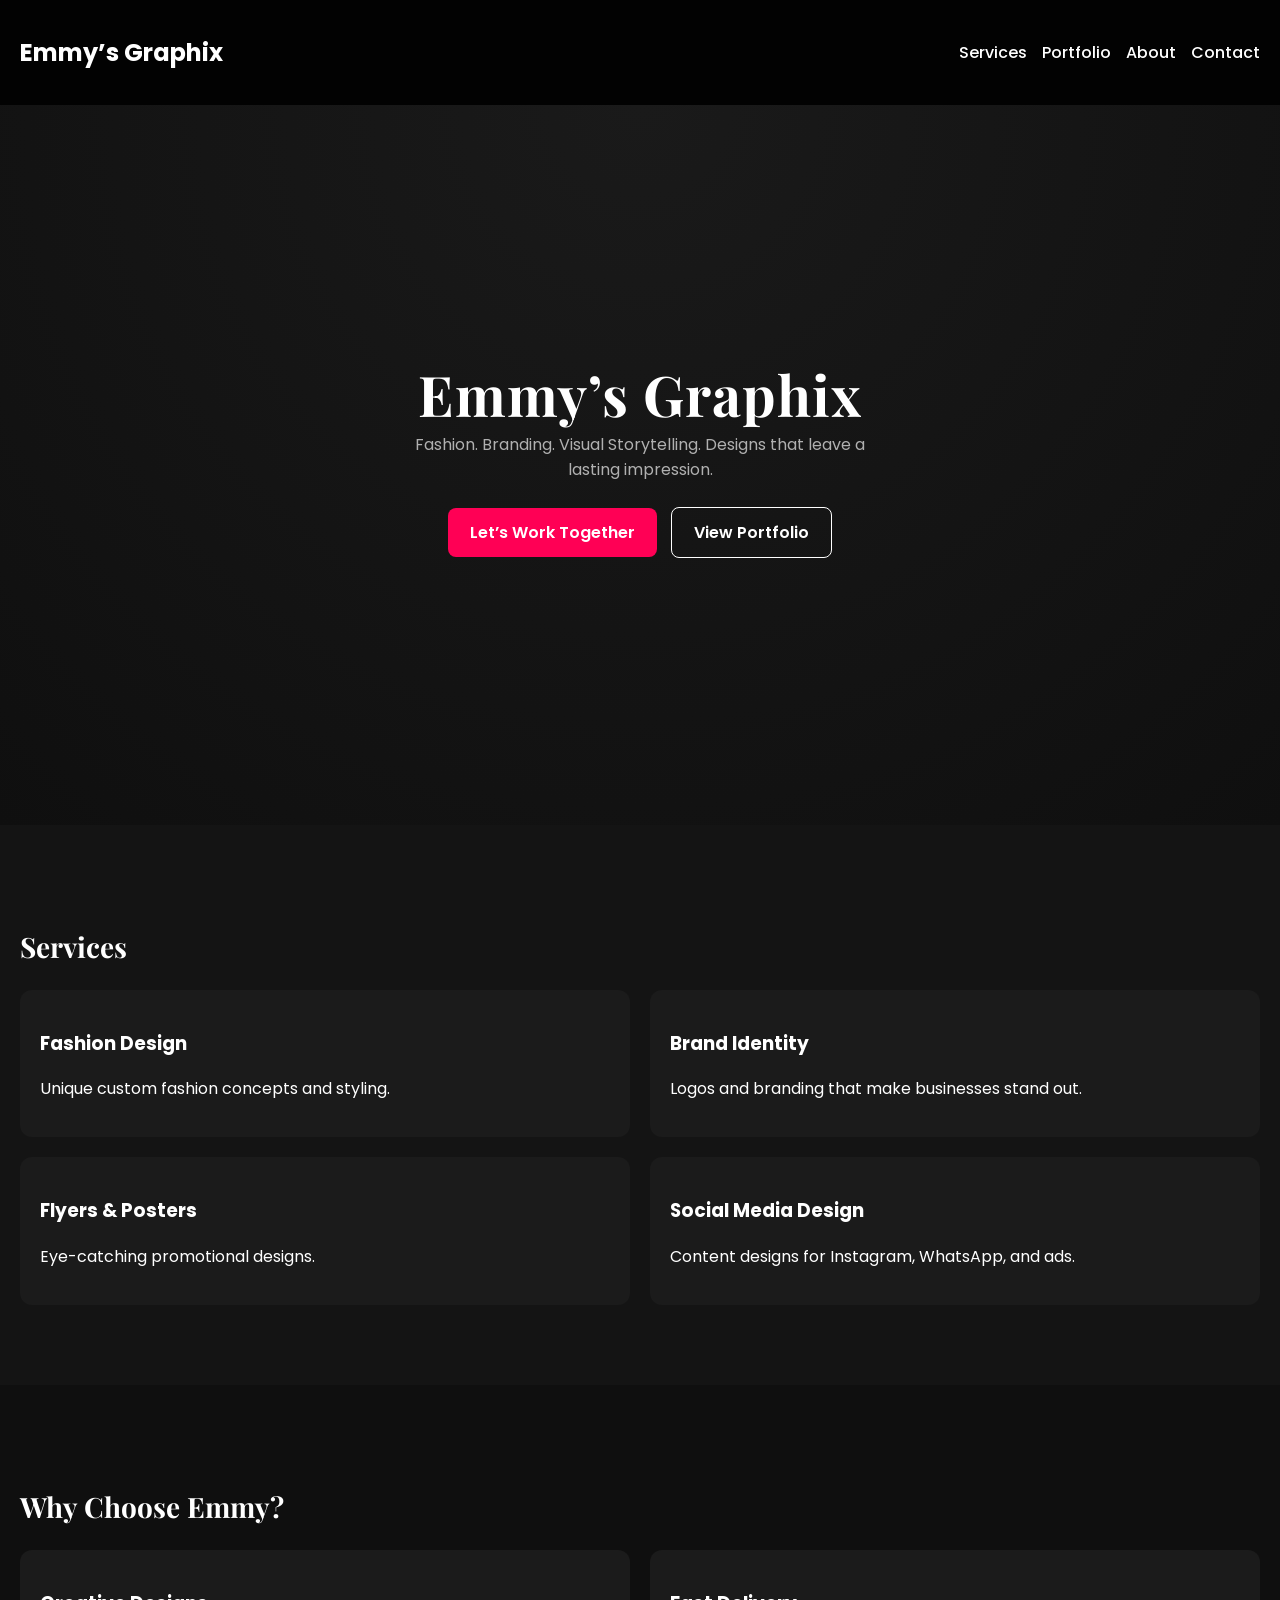
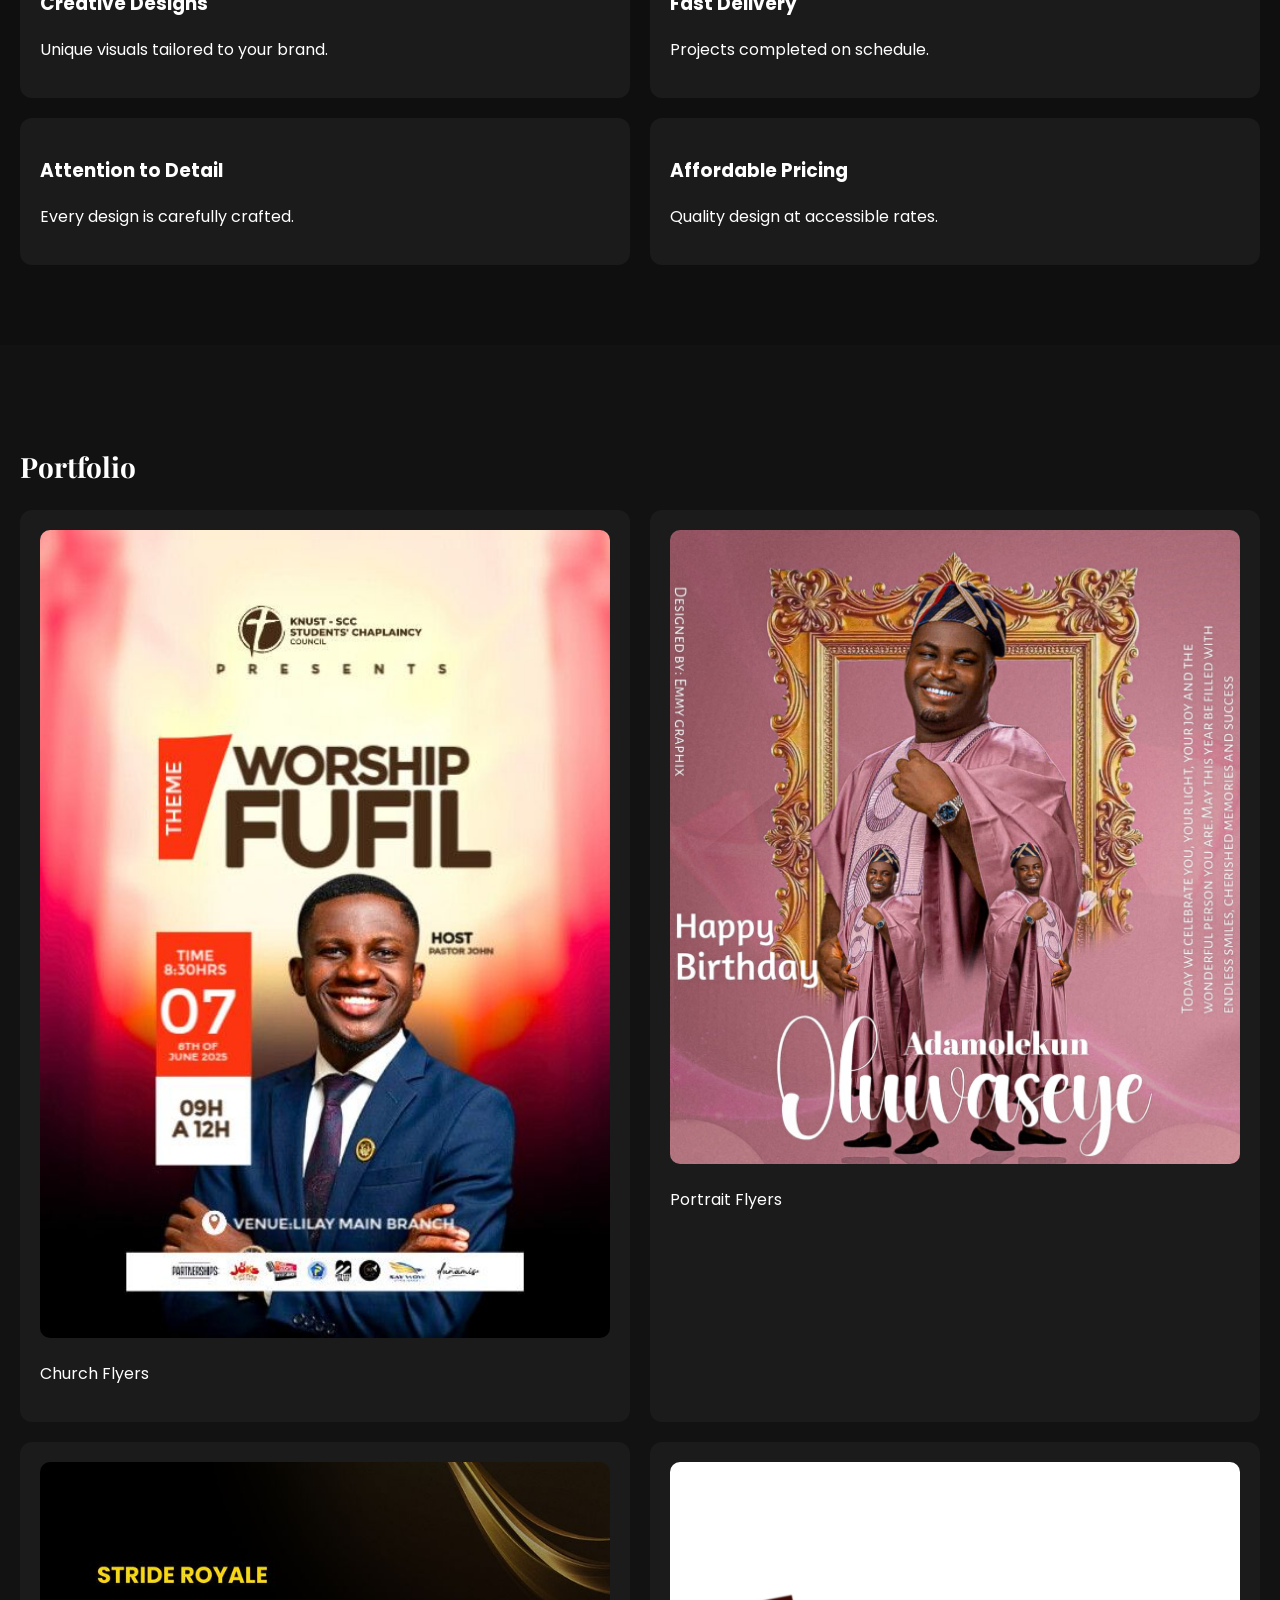
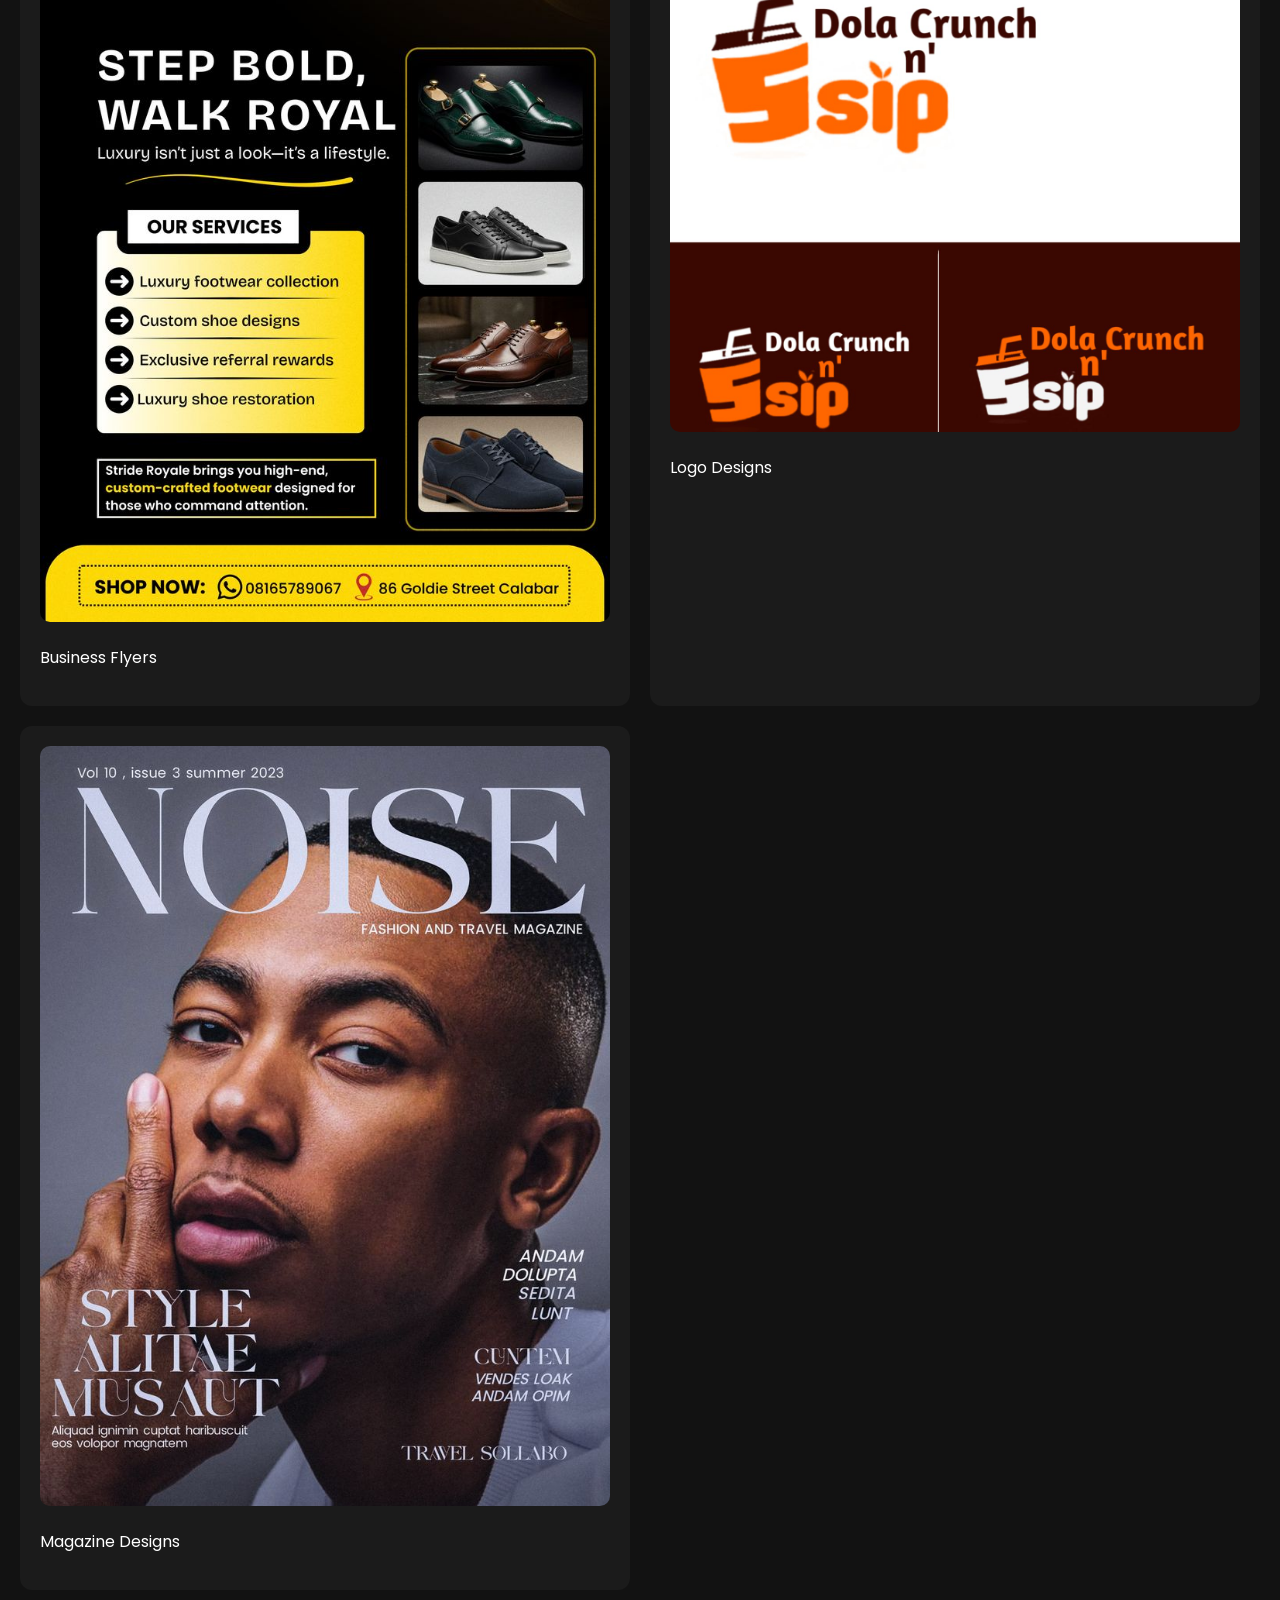
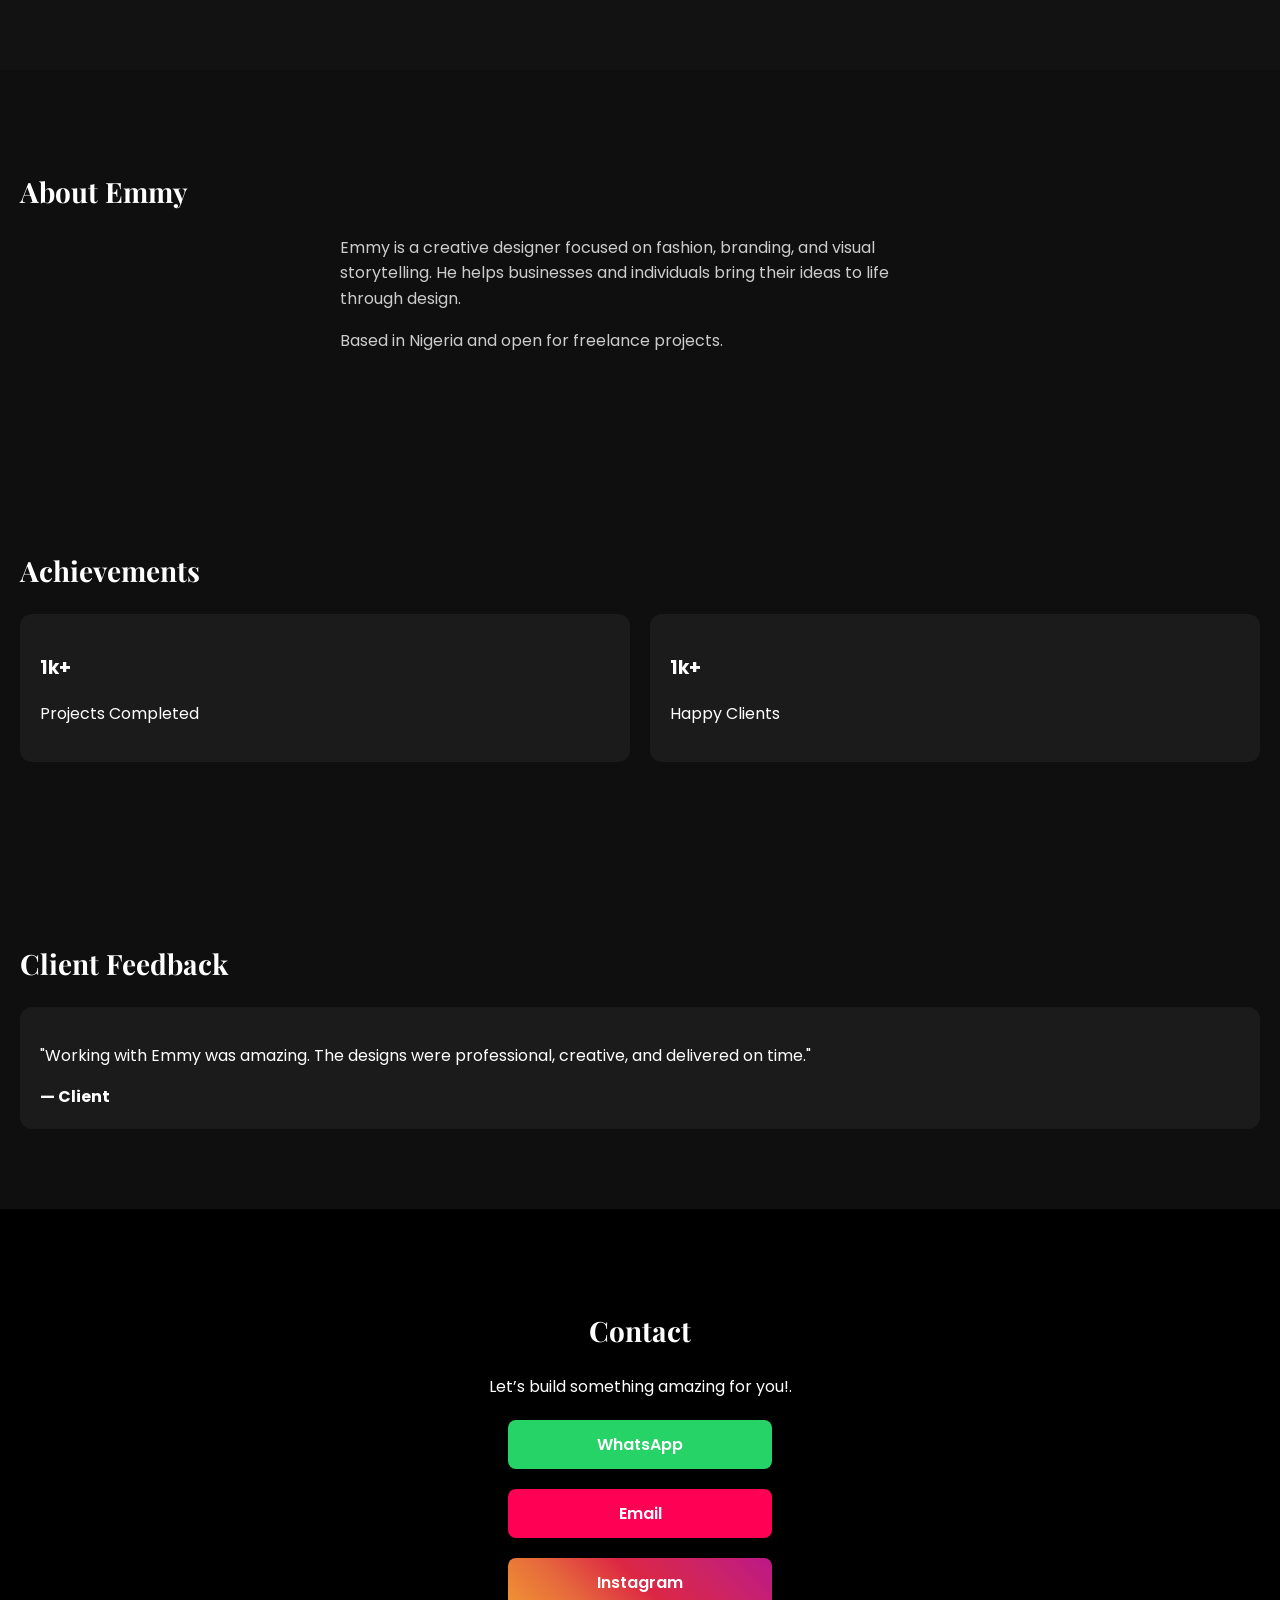
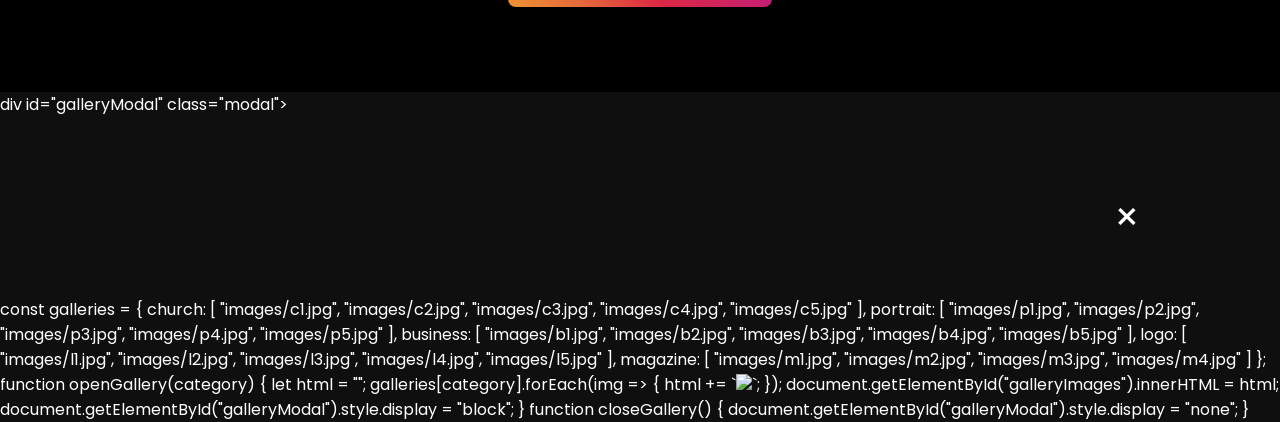
==== commit bc198b11: "Update index.html" ====
--- a/index.html
+++ b/index.html
@@ -35,7 +35,7 @@
   </p>
 
   <div>
-    <a href="https://wa.me/234816 949 7340" class="btn primary">Let’s Work Together</a>
+    <a href="https://wa.me/2348169497340" class="btn primary">Let’s Work Together</a>
     <a href="#portfolio" class="btn secondary">View Portfolio</a>
   </div>
 </header>
@@ -194,22 +194,15 @@
 <script>
 function toggleMenu() {
   document.getElementById("navLinks").classList.toggle("active");
-}
 </script>
-<div id="galleryModal" class="modal">
-  <div class="modal-content">
-    <span class="close" onclick="closeGallery()">&times;</span><div id="galleryImages"></div>
-
-  </div>
-</div><script>
-
-    </script>
+
 div id="galleryModal" class="modal">
   <div class="modal-content">
     <span class="close" onclick="closeGallery()">&times;</span><div id="galleryImages"></div>
 
   </div>
-</div><script>
+</div>
+</script>
 const galleries = {
   church: [
     "images/c1.jpg",
--- a/style.css
+++ b/style.css
@@ -249,3 +249,39 @@
   text-transform: uppercase;
   }
  }
+.modal{
+display:none;
+position:fixed;
+top:0;
+left:0;
+width:100%;
+height:100%;
+background:rgba(0,0,0,.9);
+z-index:9999;
+overflow:auto;
+}
+
+.modal-content{
+max-width:1000px;
+margin:50px auto;
+padding:20px;
+}
+
+.close{
+color:#fff;
+font-size:40px;
+cursor:pointer;
+float:right;
+}
+
+#galleryImages{
+display:grid;
+grid-template-columns:repeat(auto-fit,minmax(250px,1fr));
+gap:15px;
+margin-top:40px;
+}
+
+#galleryImages img{
+width:100%;
+border-radius:12px;
+    }
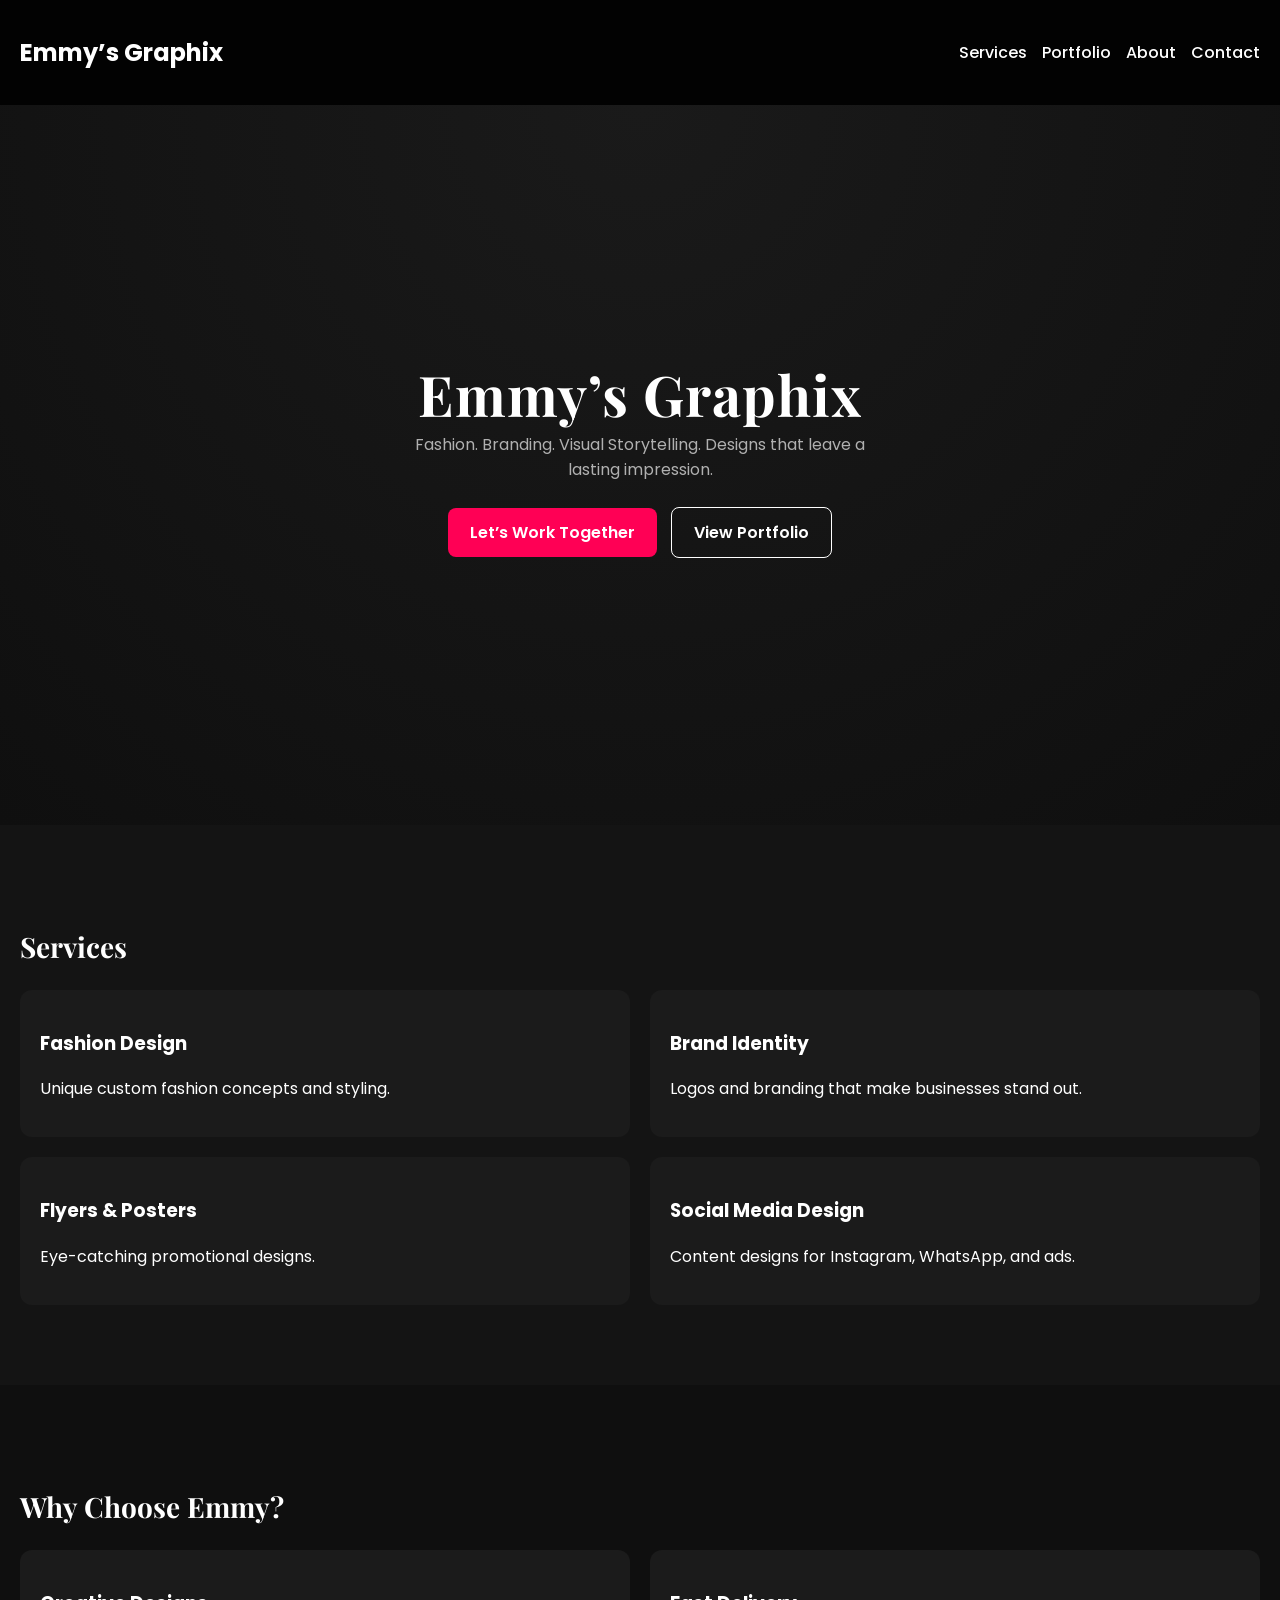
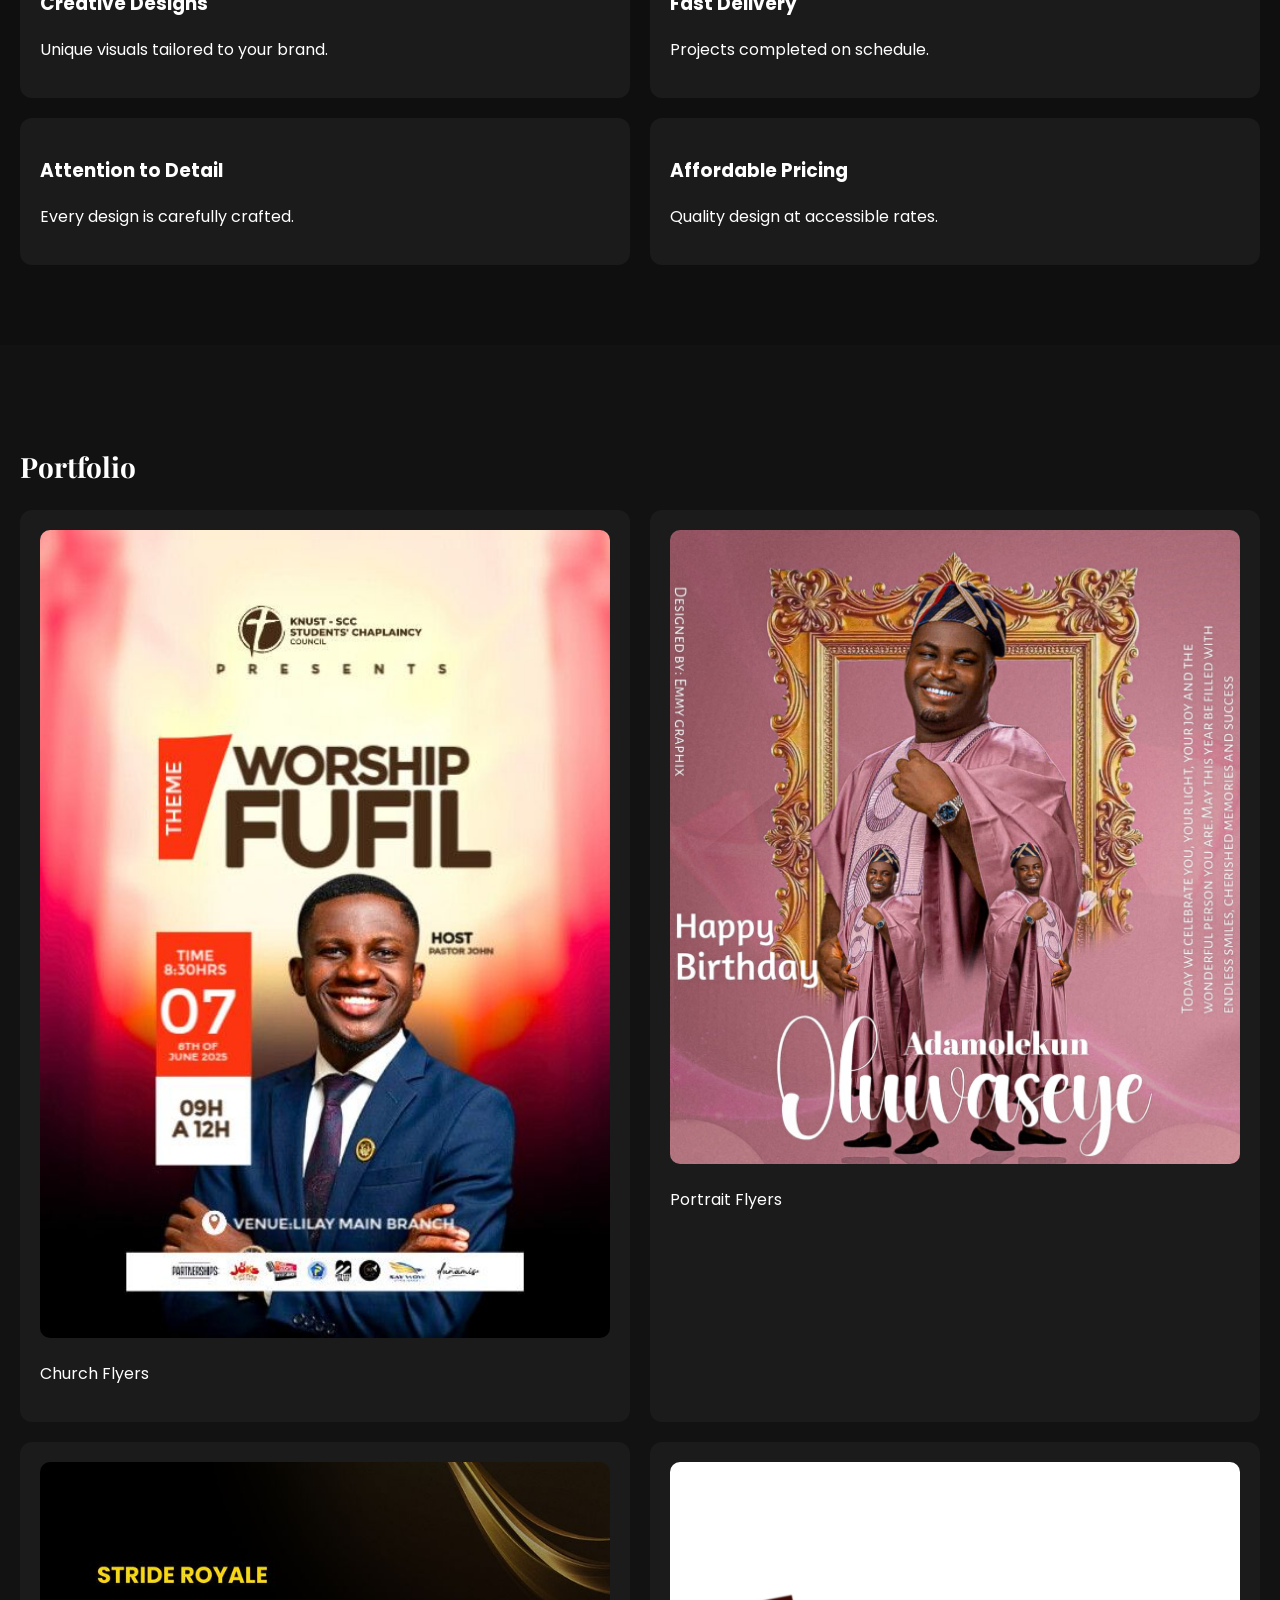
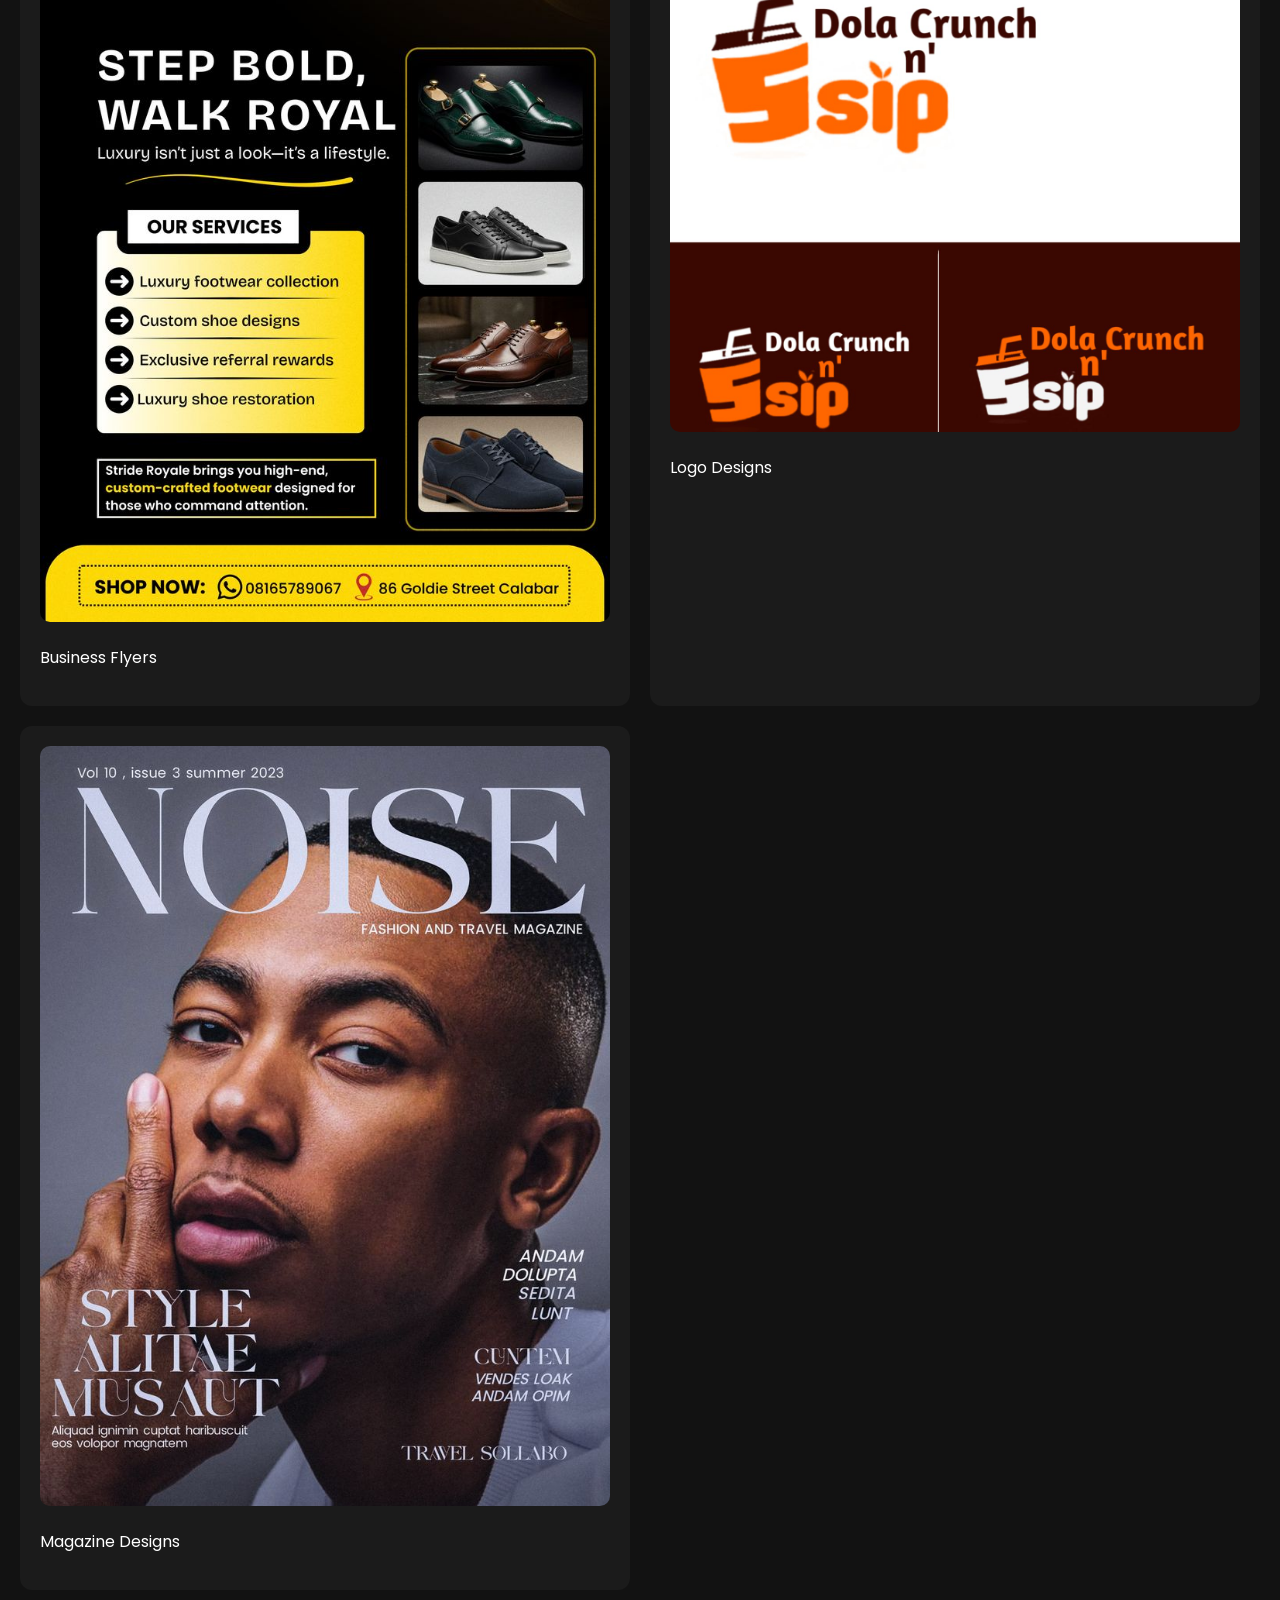
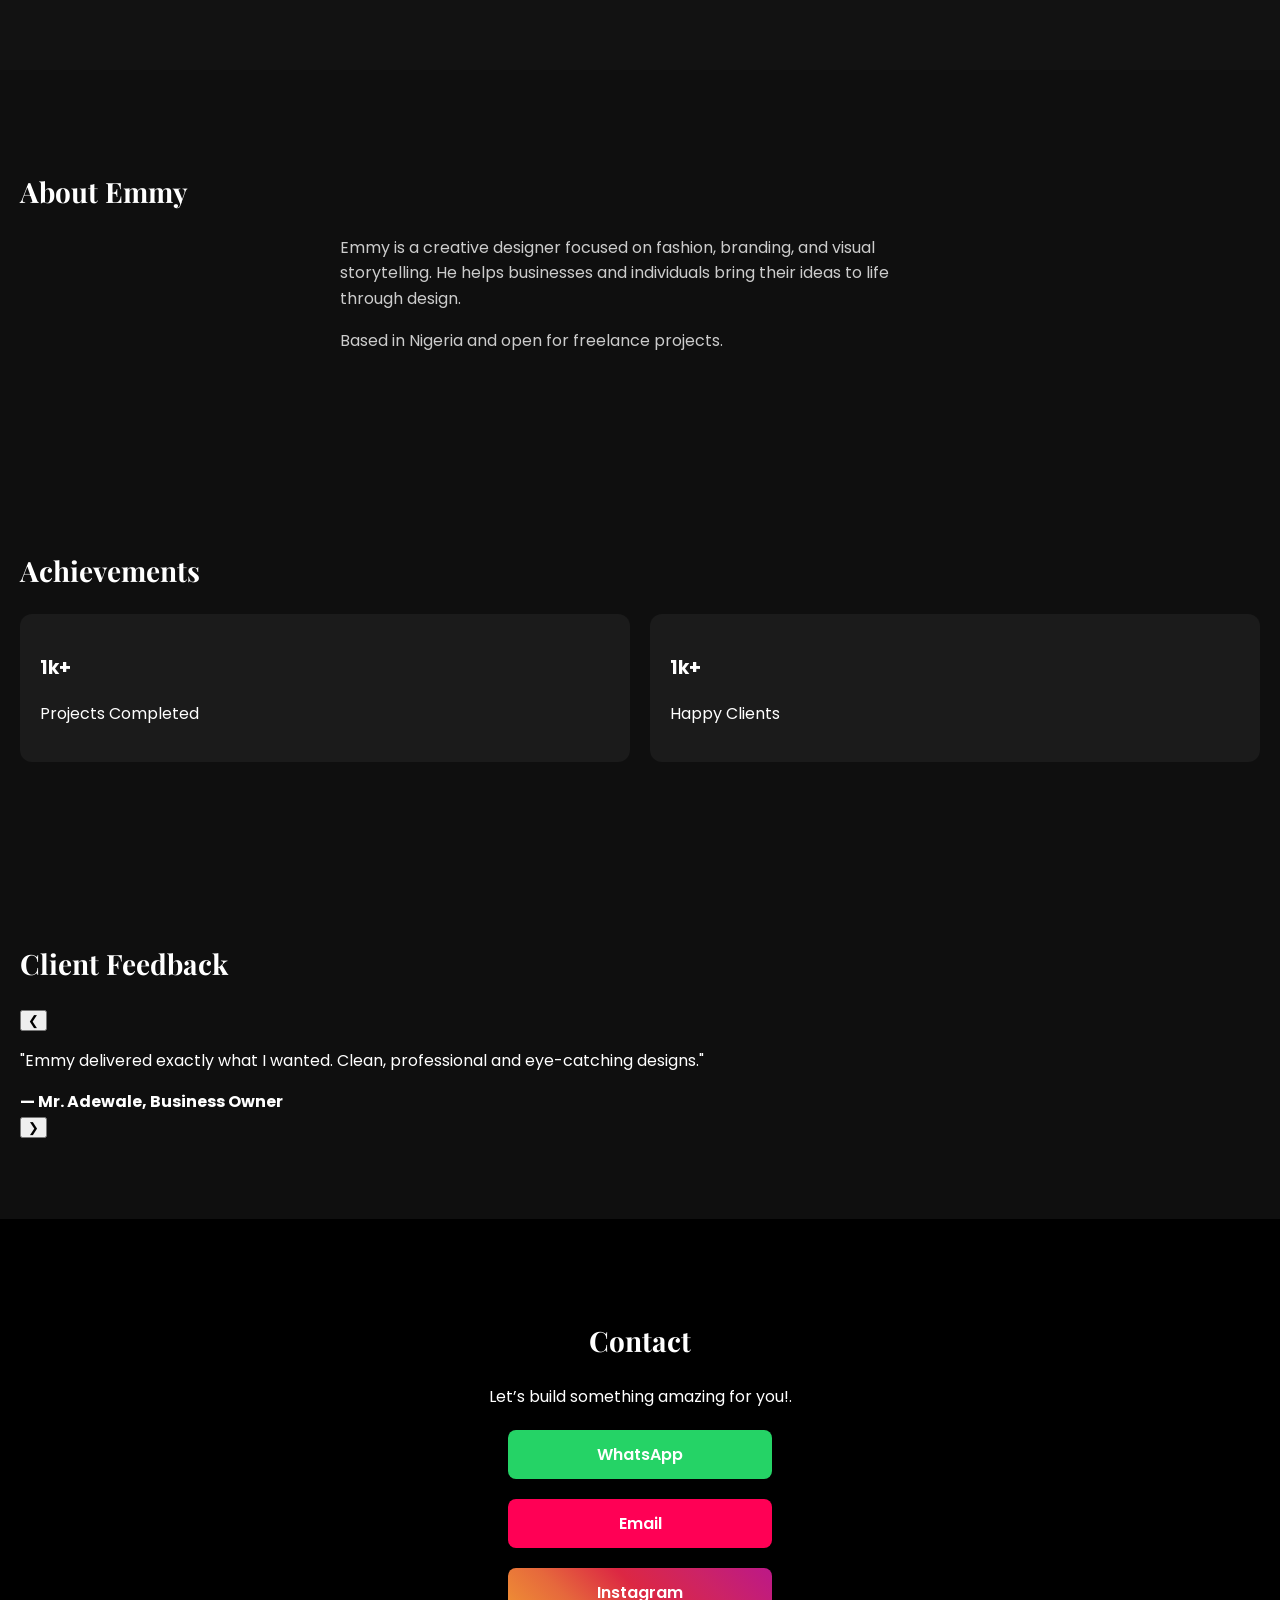
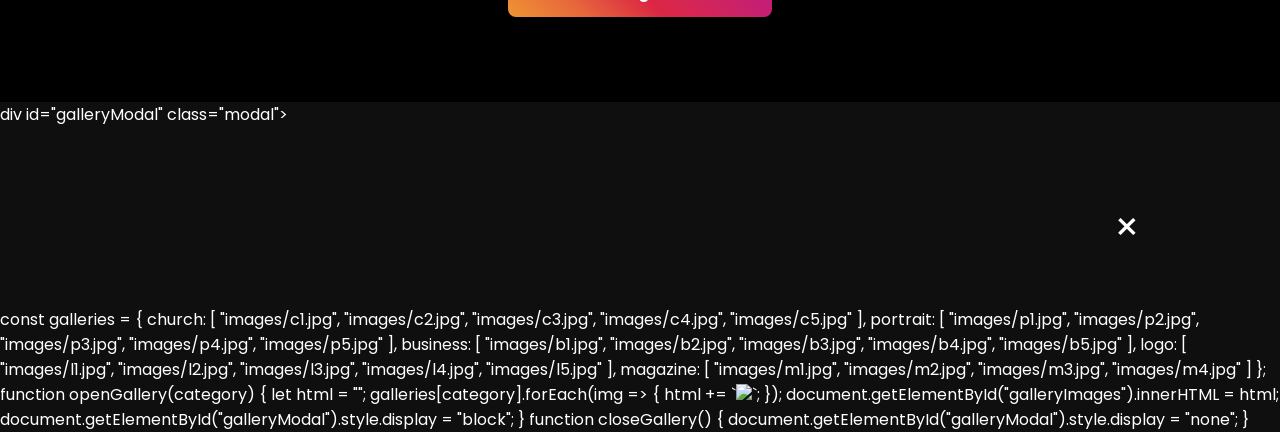
==== commit 7bcde81e: "Update index.html" ====
--- a/index.html
+++ b/index.html
@@ -164,17 +164,20 @@
   </div>
 </section>
 <section class="testimonial">
-  <h2>Client Feedback</h2>
-
-  <div class="service-card">
-    <p>
-      "Working with Emmy was amazing. The designs were
-      professional, creative, and delivered on time."
-    </p>
-
-    <strong>— Client</strong>
-  </div>
-</section>
+  <h2>Client Feedback</h2>  <div class="testimonial-slider"><button onclick="prevTestimonial()">&#10094;</button>
+
+<div class="testimonial-card" id="testimonial-content">
+  <p>"Emmy delivered exactly what I wanted. Clean, professional and eye-catching designs."</p>
+  <strong>— Mr. Adewale, Business Owner</strong>
+</div>
+
+<button onclick="nextTestimonial()">&#10095;</button>
+
+  </div>
+</section>
+
+
+    
 
 <!-- CONTACT -->
 <section class="contact" id="contact">
@@ -259,6 +262,50 @@
   document.getElementById("galleryModal").style.display = "none";
 }
 </script>
+<script>
+const testimonials = [
+{
+text: "Emmy delivered exactly what I wanted. Clean, professional and eye-catching designs.",
+name: "Mr. Adewale, Business Owner"
+},
+{
+text: "The flyer design exceeded my expectations. Fast delivery and great communication.",
+name: "Mrs. Fatimah, Event Planner"
+},
+{
+text: "Professional work from start to finish. I highly recommend Emmy Graphix.",
+name: "Mr. Johnson, Entrepreneur"
+},
+{
+text: "The branding materials gave my business a more premium look.",
+name: "Miss Esther, Fashion Brand Owner"
+}
+];
+
+let currentTestimonial = 0;
+
+function showTestimonial() {
+document.getElementById("testimonial-content").innerHTML =
+'<p>"' + testimonials[currentTestimonial].text + '"</p>' +
+'<strong>— ' + testimonials[currentTestimonial].name + '</strong>';
+}
+
+function nextTestimonial() {
+currentTestimonial++;
+if(currentTestimonial >= testimonials.length){
+currentTestimonial = 0;
+}
+showTestimonial();
+}
+
+function prevTestimonial() {
+currentTestimonial--;
+if(currentTestimonial < 0){
+currentTestimonial = testimonials.length - 1;
+}
+showTestimonial();
+}
+  </script>
 
 </body>
     </html>
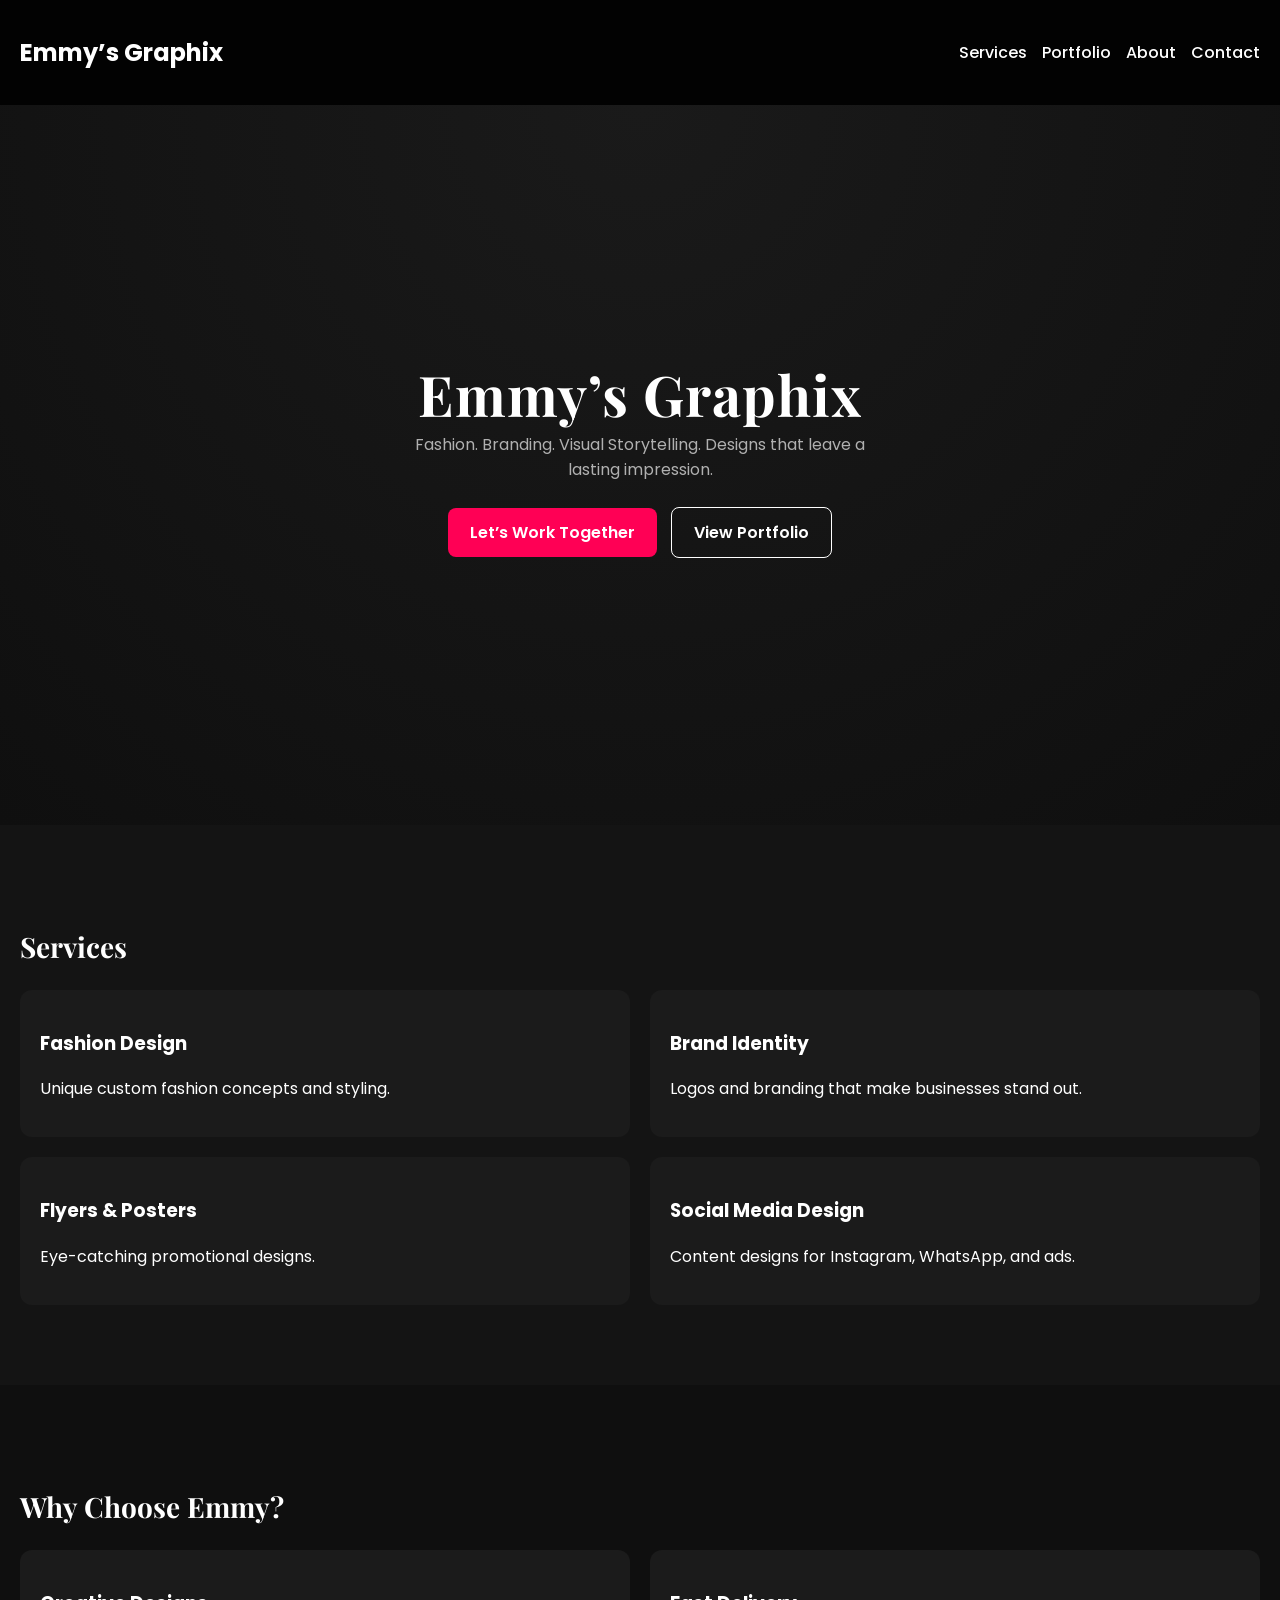
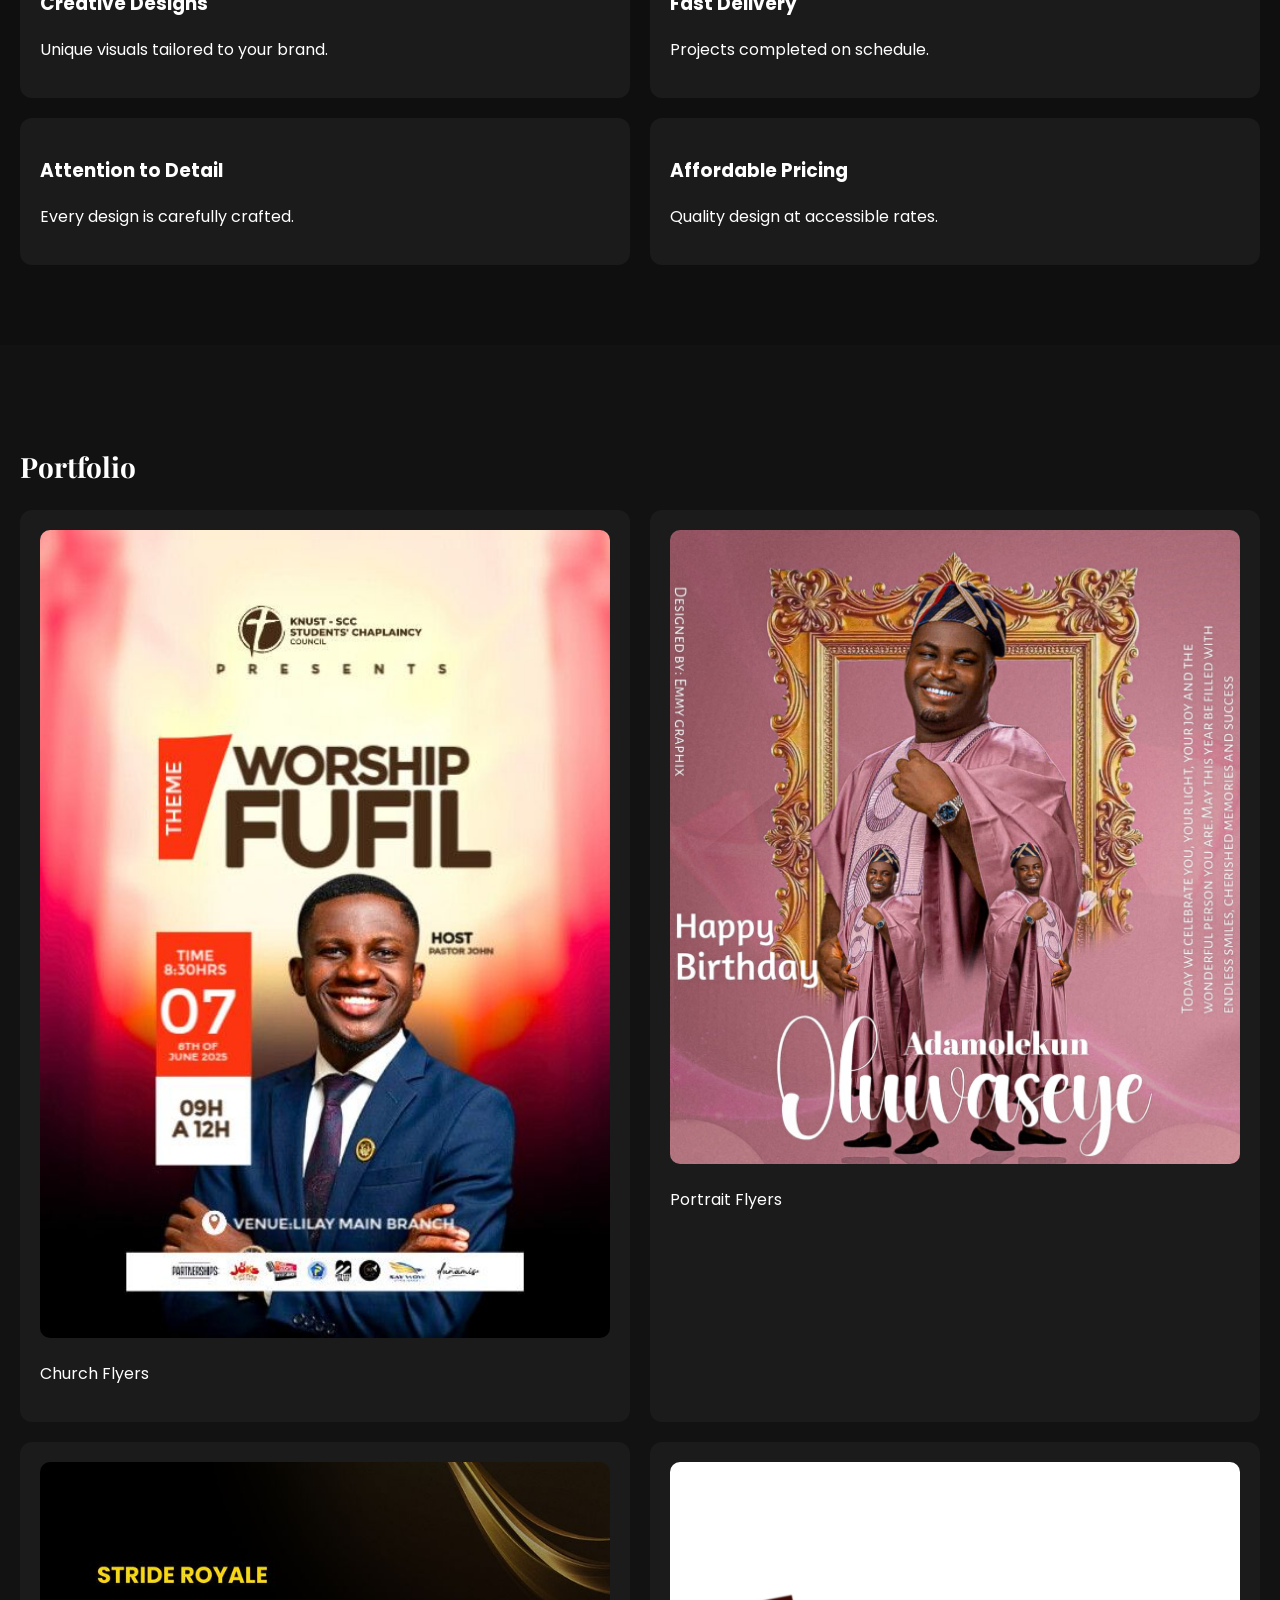
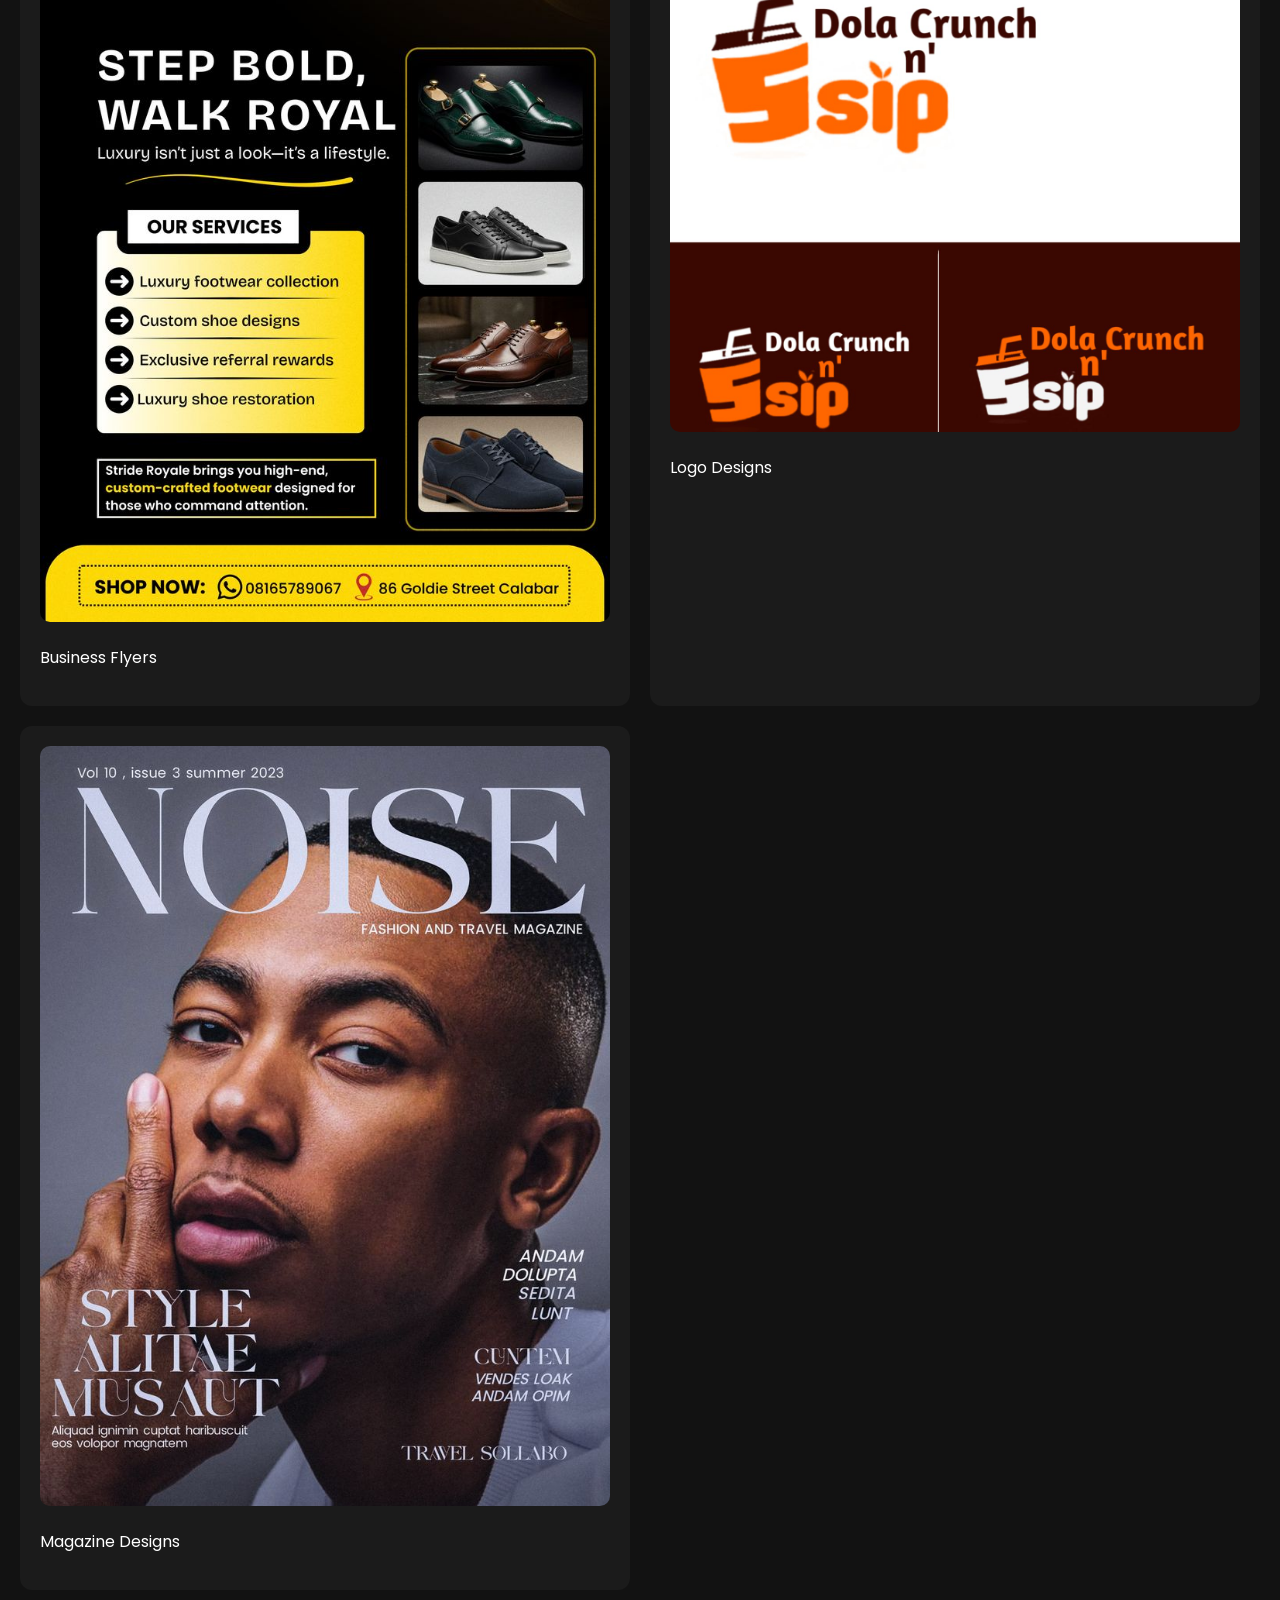
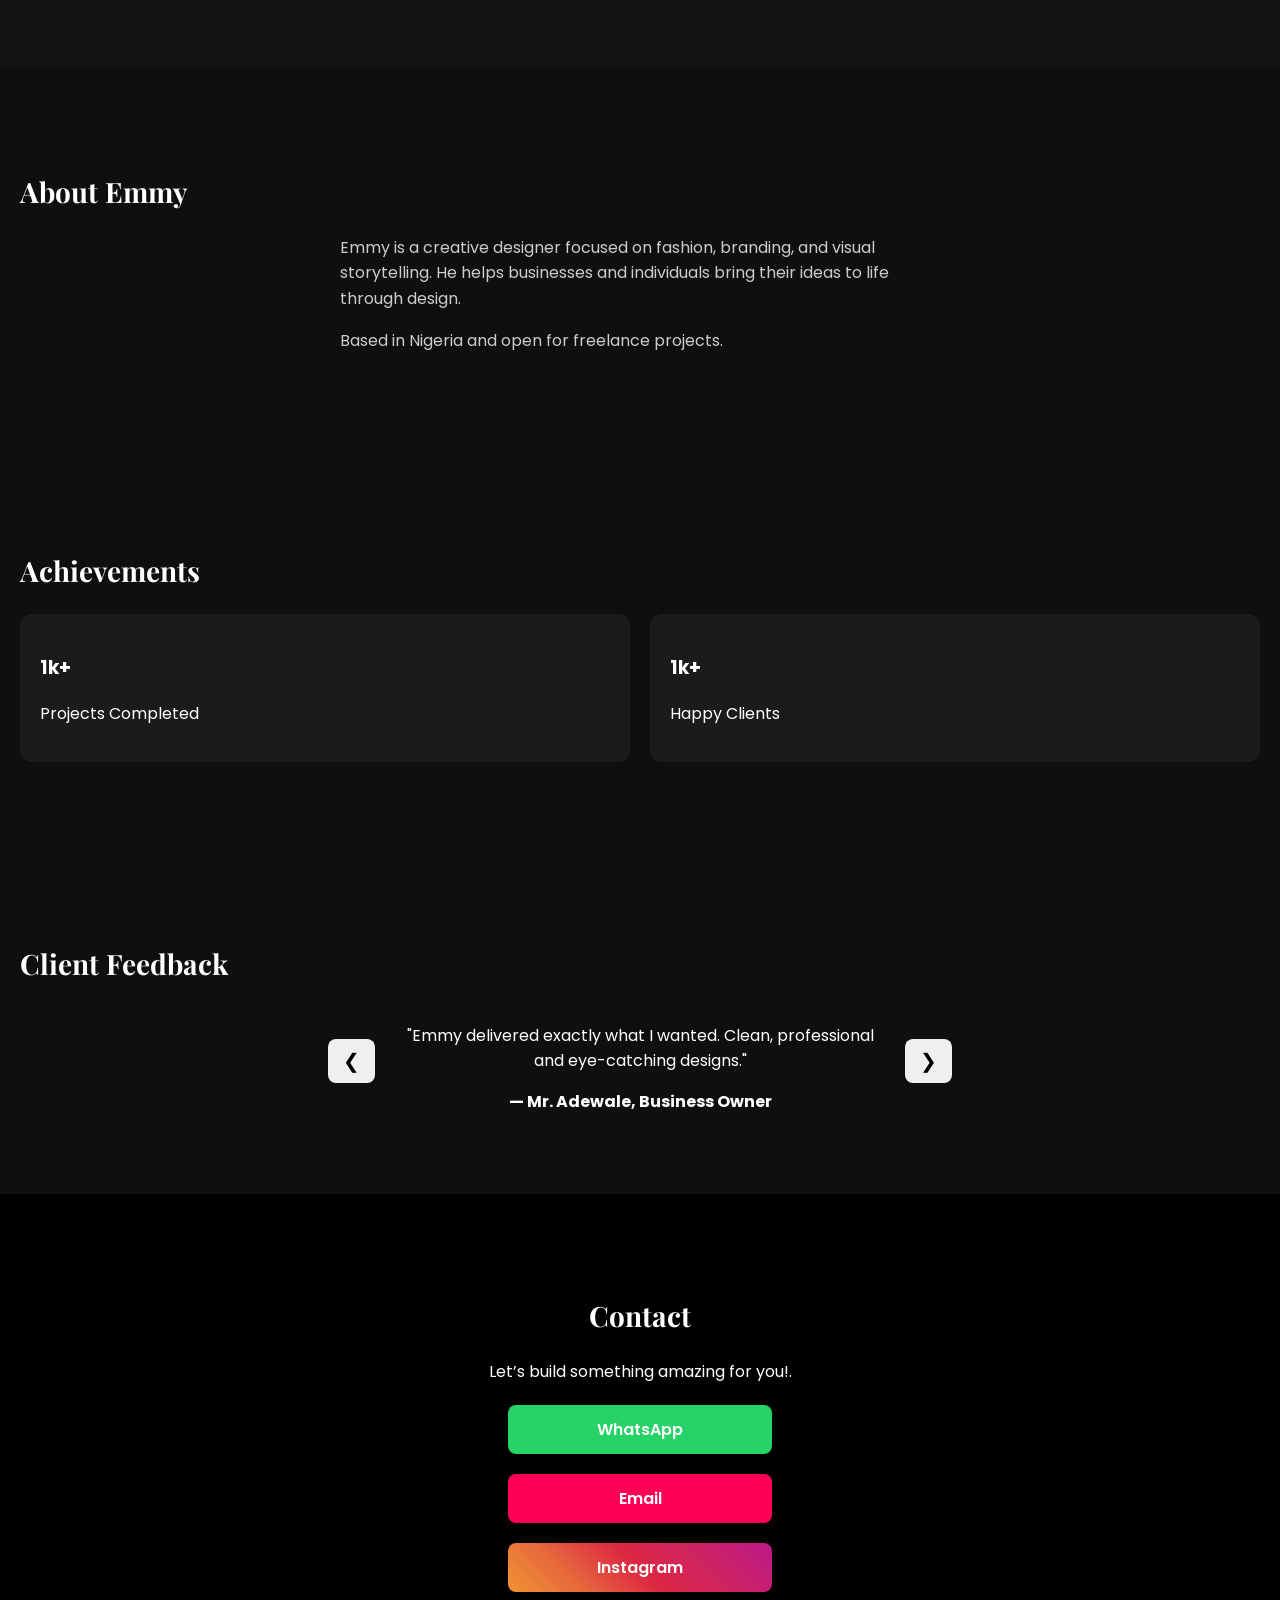
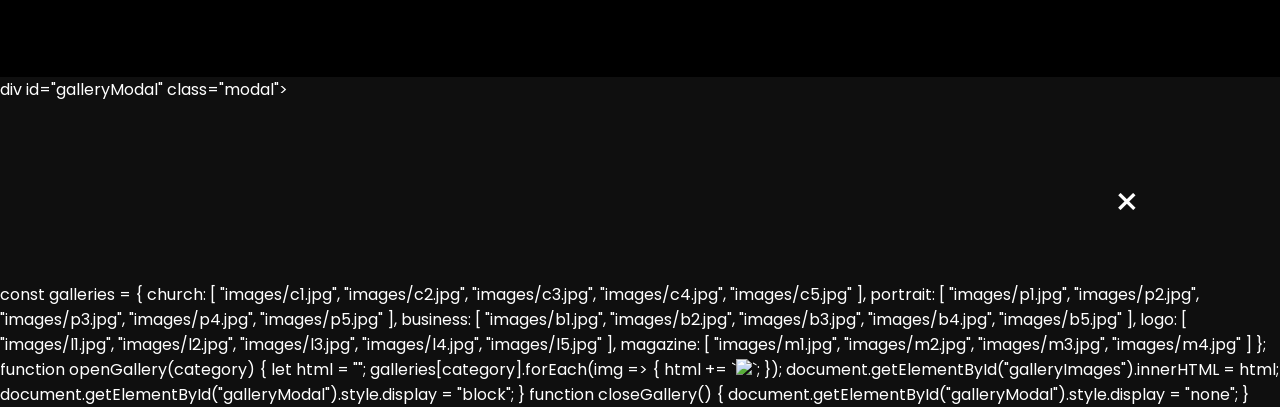
==== commit 1e15046c: "Update index.html" ====
--- a/index.html
+++ b/index.html
@@ -125,10 +125,7 @@
   <p>Magazine Designs</p>
     </div>
   </div>
-    
-   
-
-   </section>
+    </section>
 
 
 <!-- ABOUT -->
--- a/style.css
+++ b/style.css
@@ -285,3 +285,23 @@
 width:100%;
 border-radius:12px;
     }
+.testimonial-slider{
+display:flex;
+align-items:center;
+justify-content:center;
+gap:15px;
+}
+
+.testimonial-slider button{
+padding:10px 15px;
+font-size:20px;
+cursor:pointer;
+border:none;
+border-radius:8px;
+}
+
+.testimonial-card{
+max-width:500px;
+text-align:center;
+  }
+
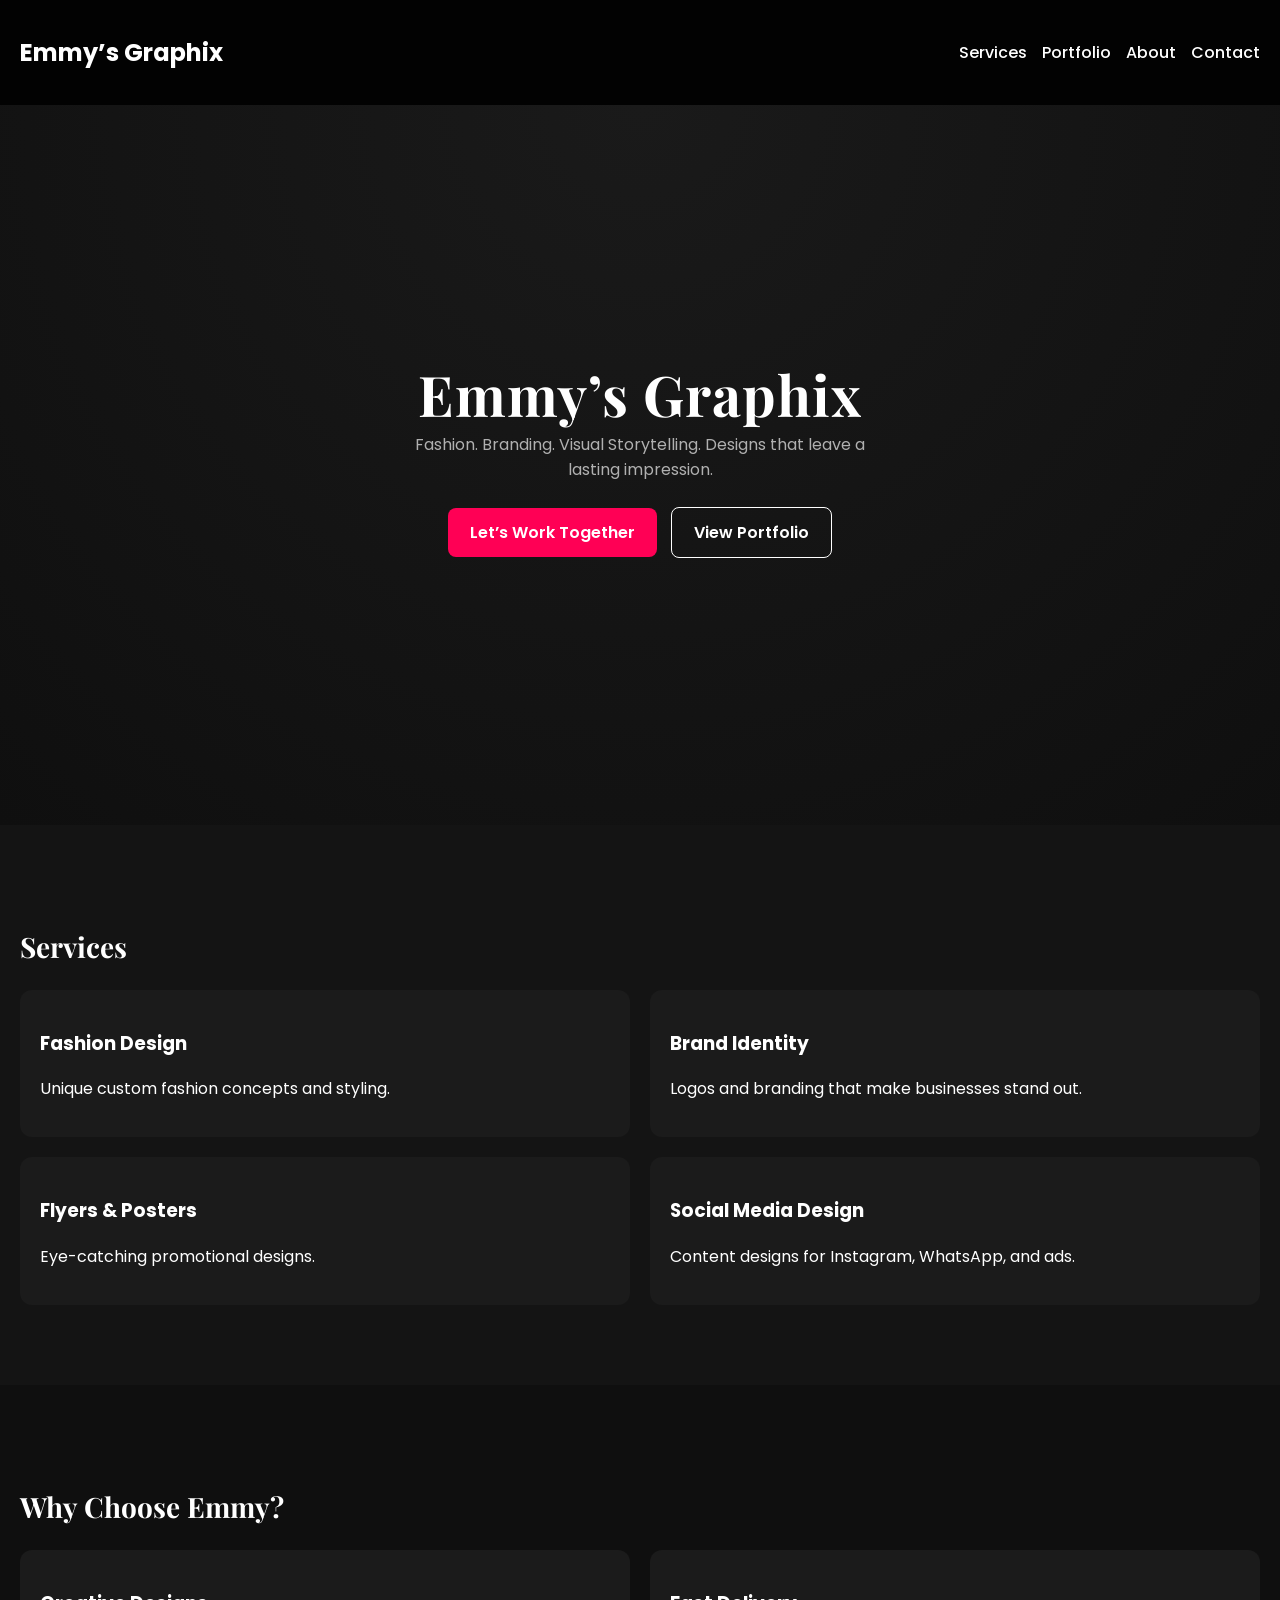
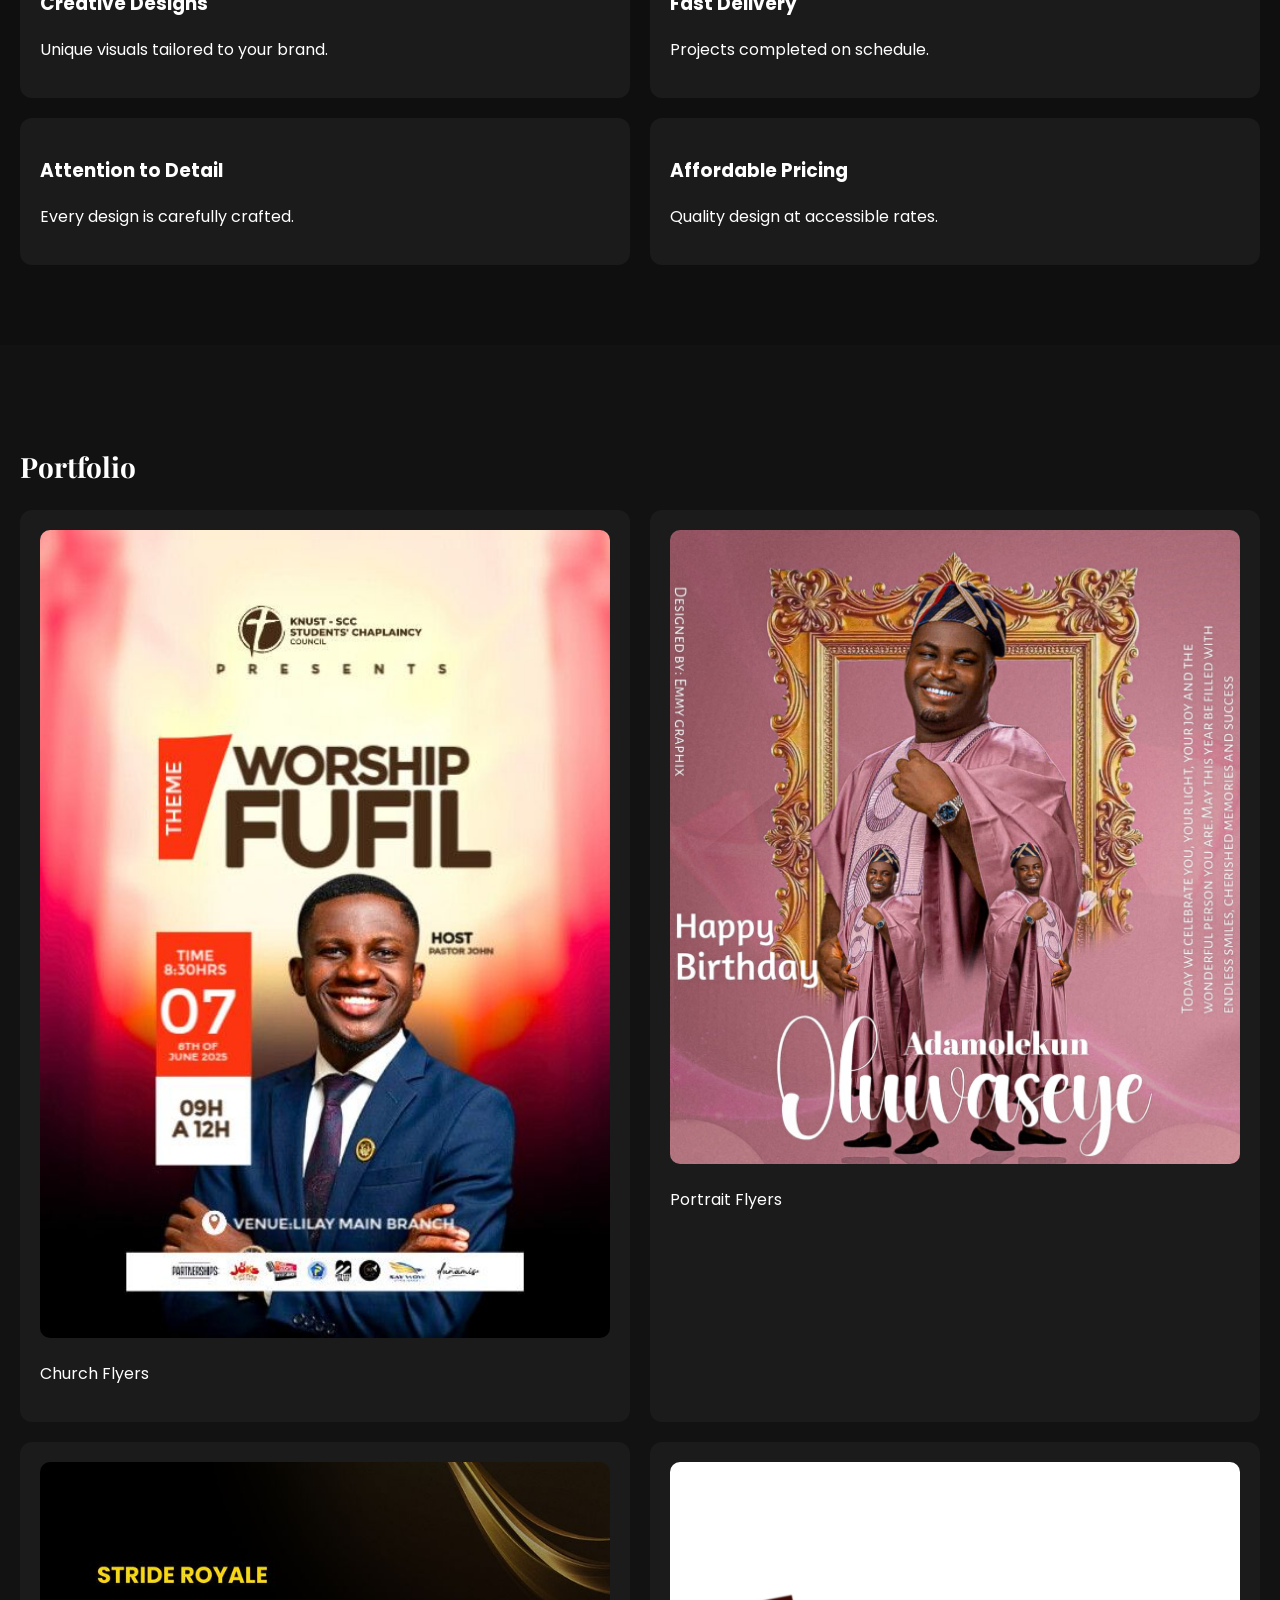
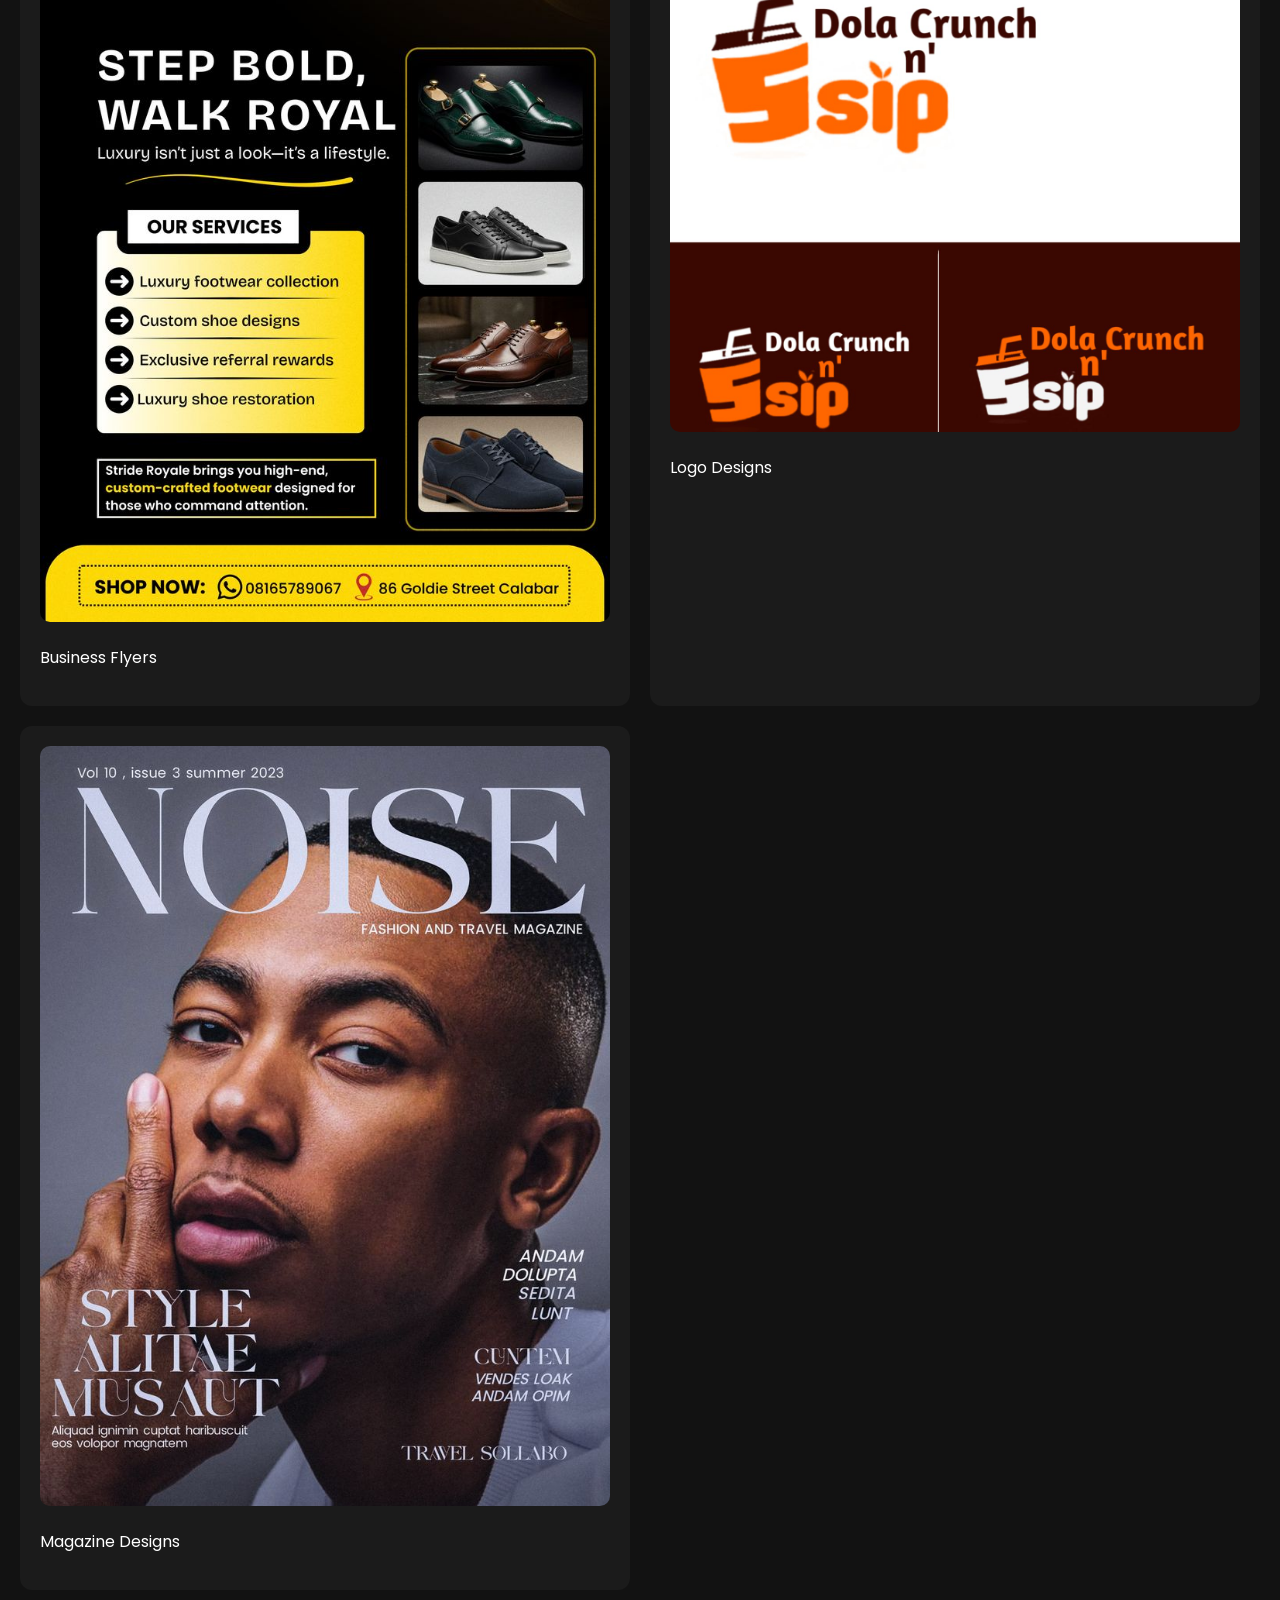
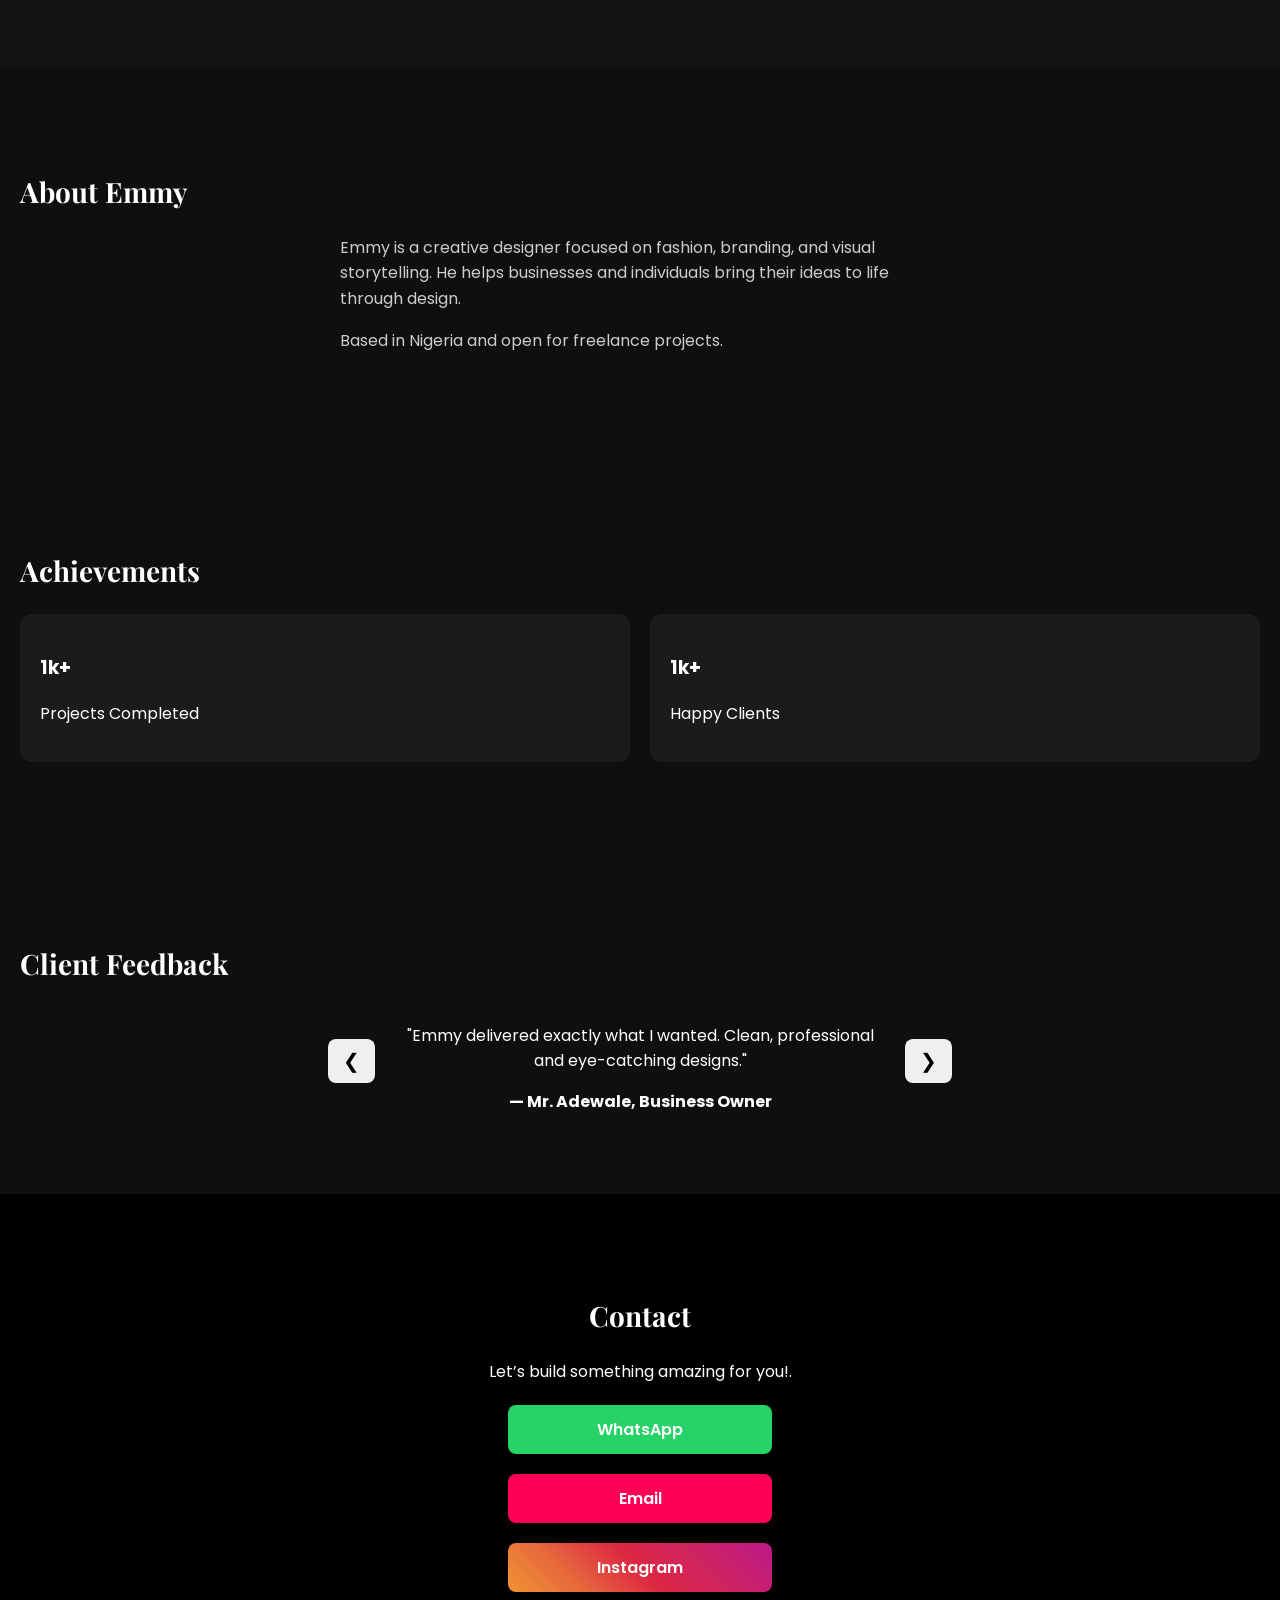
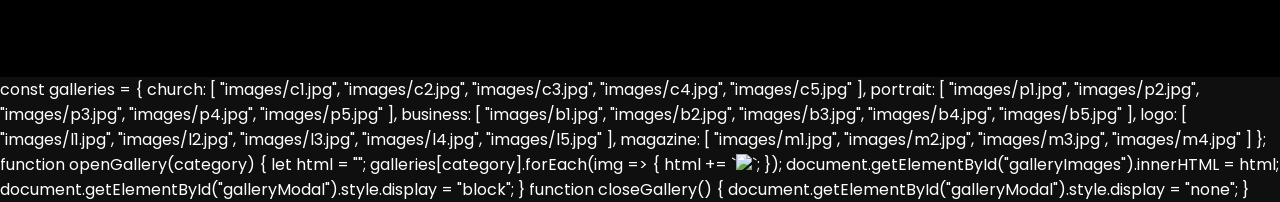
==== commit f94f52a0: "Update index.html" ====
--- a/index.html
+++ b/index.html
@@ -196,7 +196,7 @@
   document.getElementById("navLinks").classList.toggle("active");
 </script>
 
-div id="galleryModal" class="modal">
+<div id="galleryModal" class="modal">
   <div class="modal-content">
     <span class="close" onclick="closeGallery()">&times;</span><div id="galleryImages"></div>
 
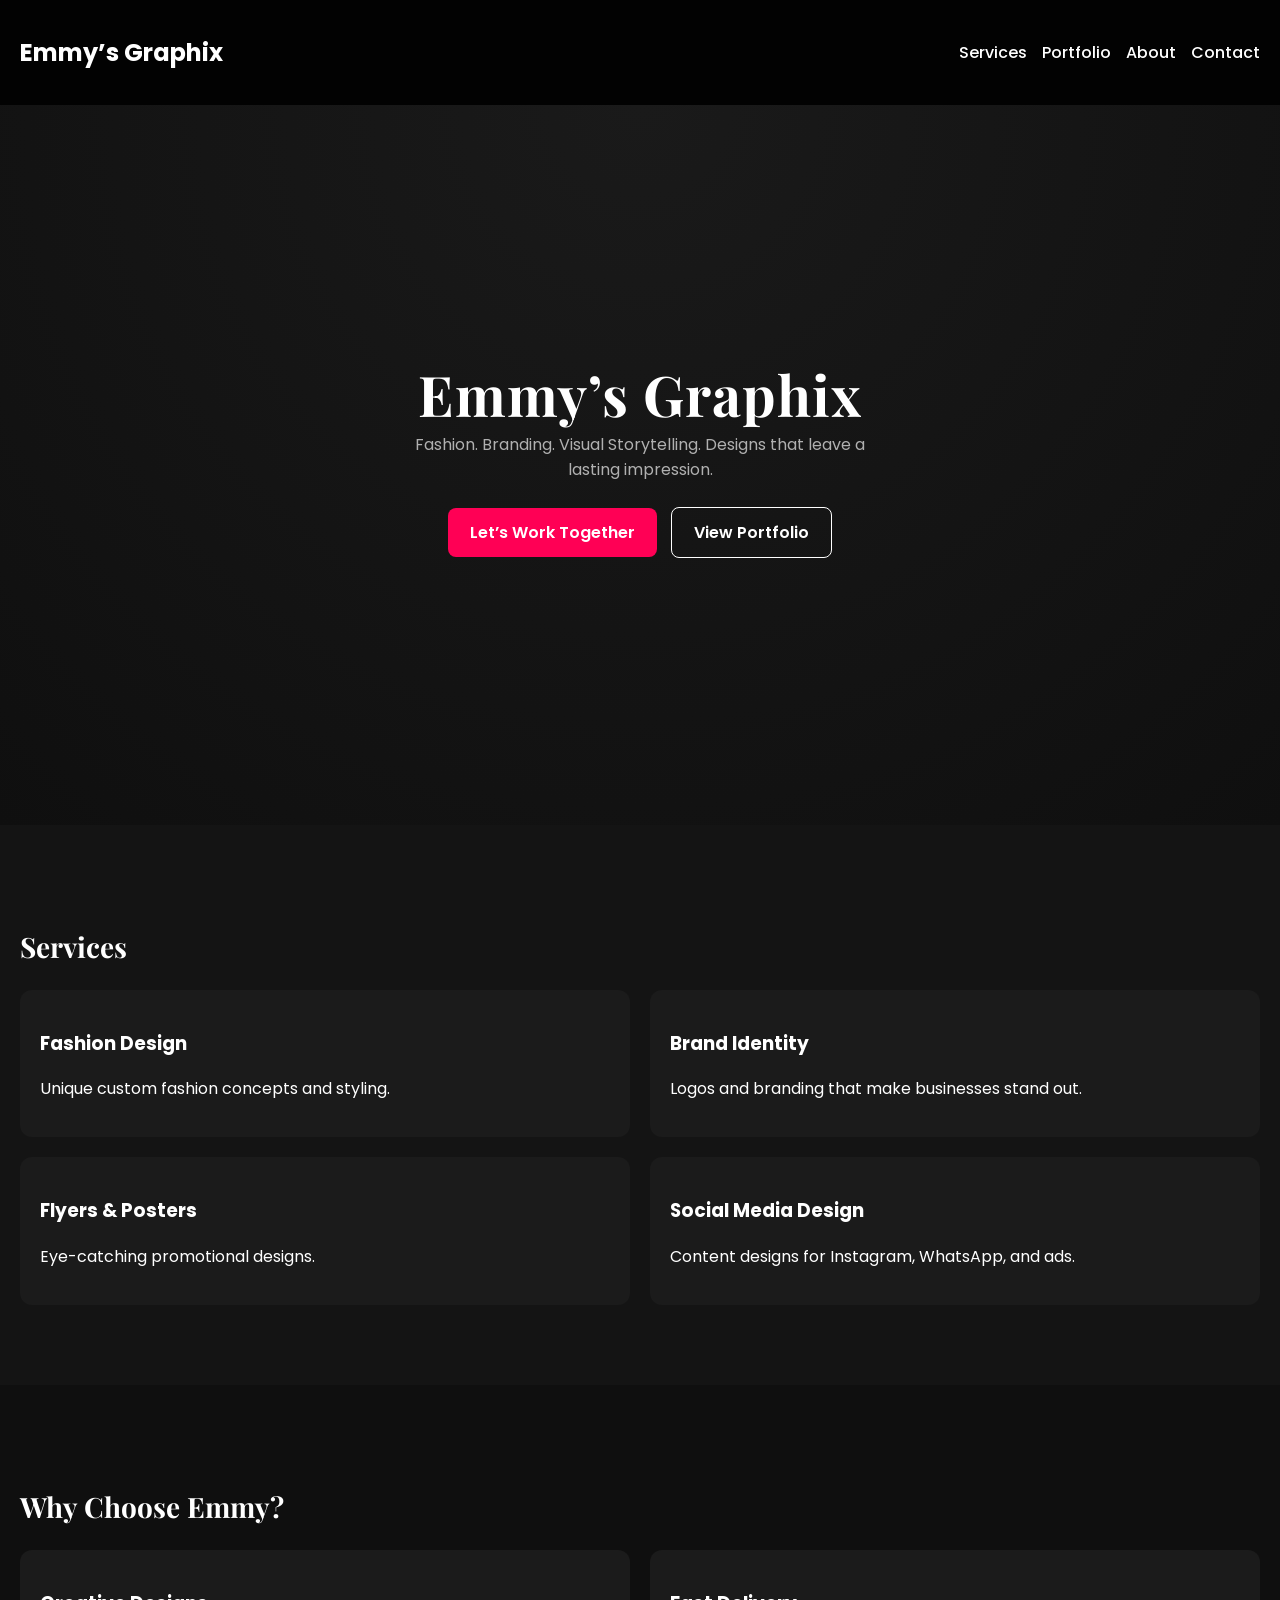
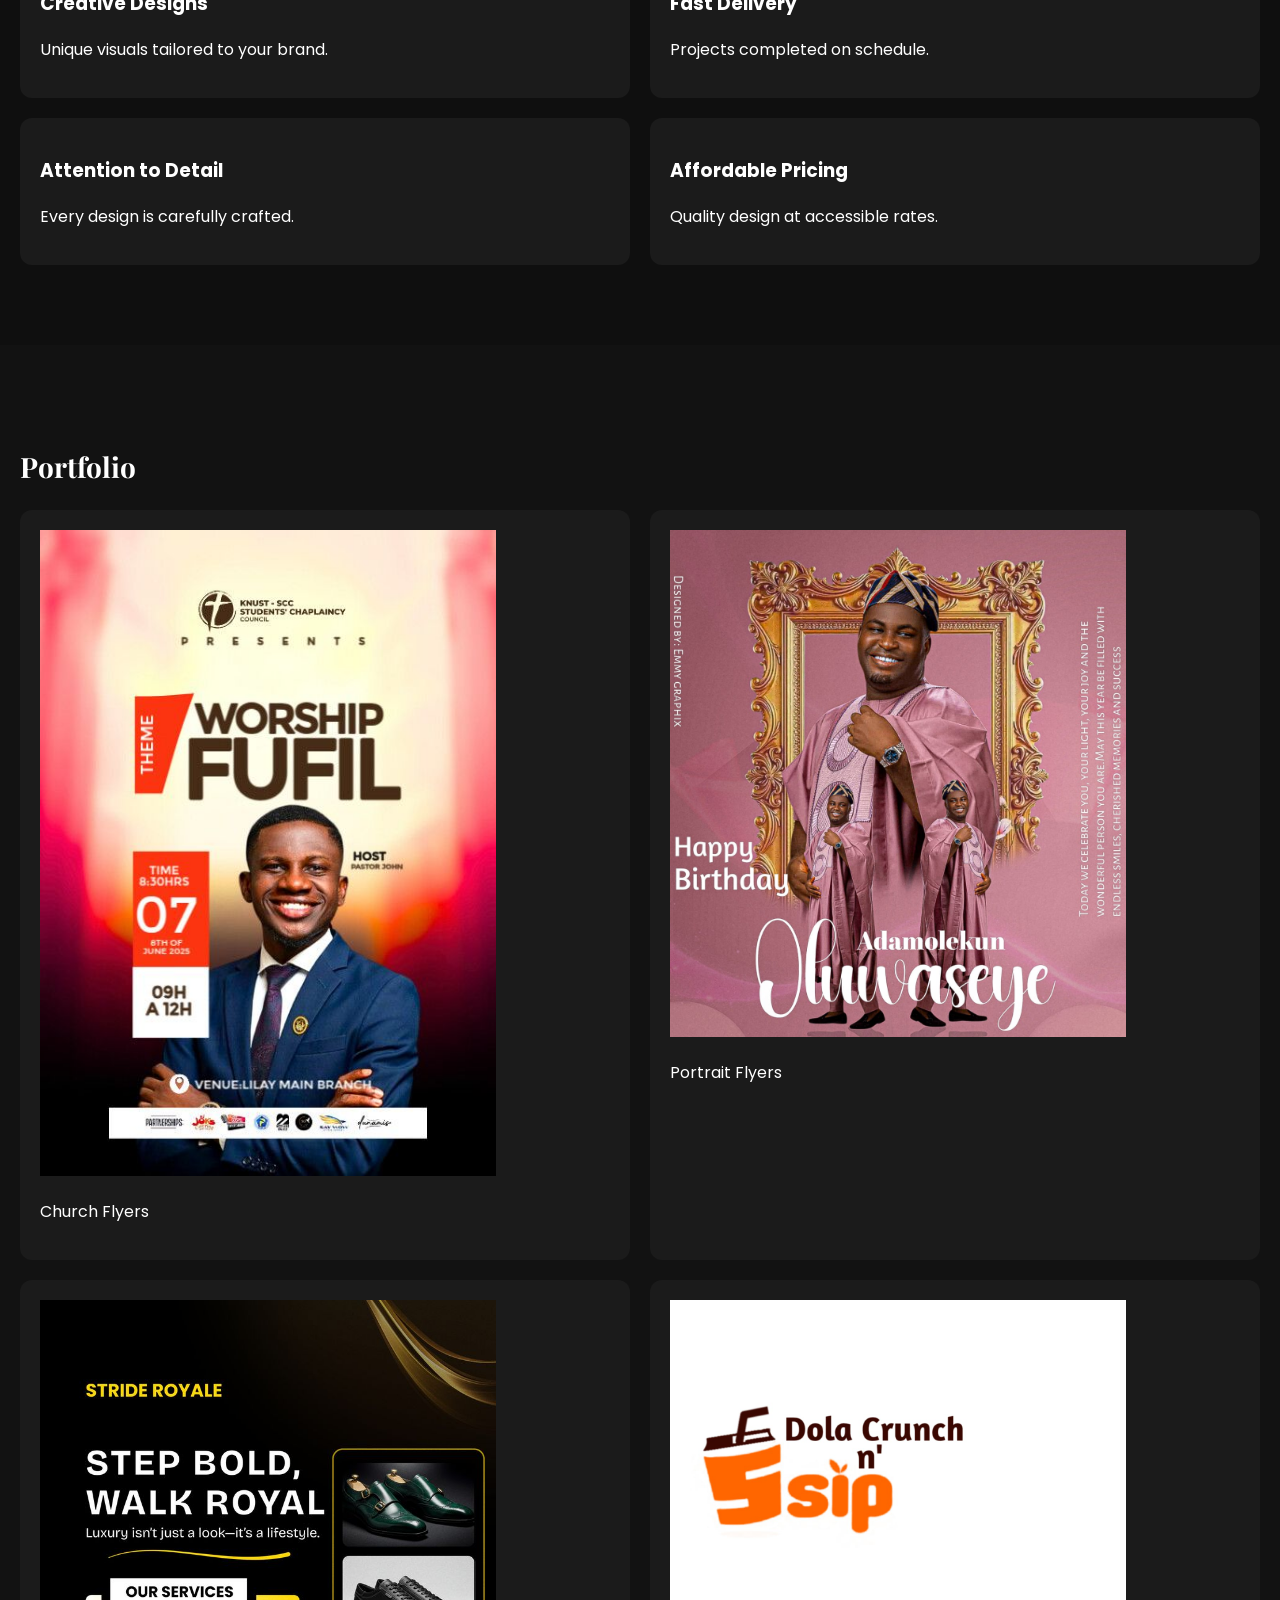
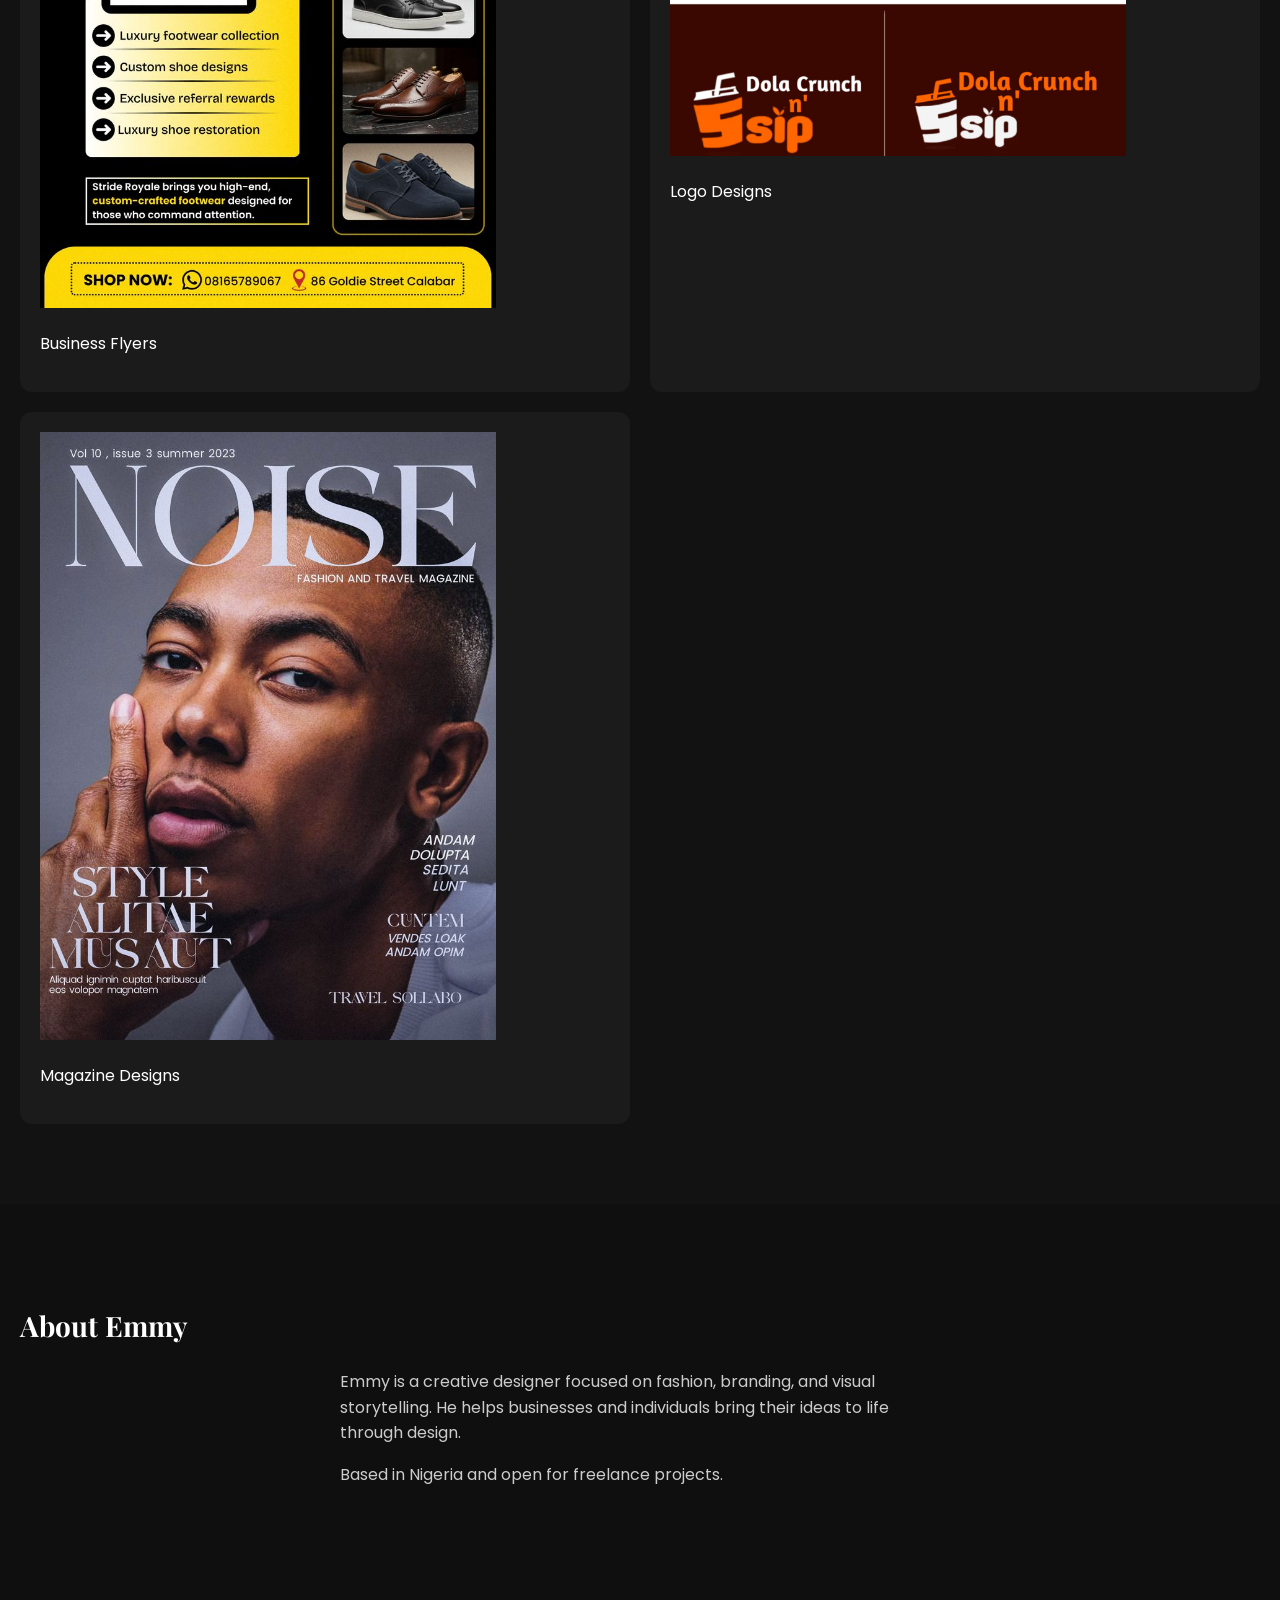
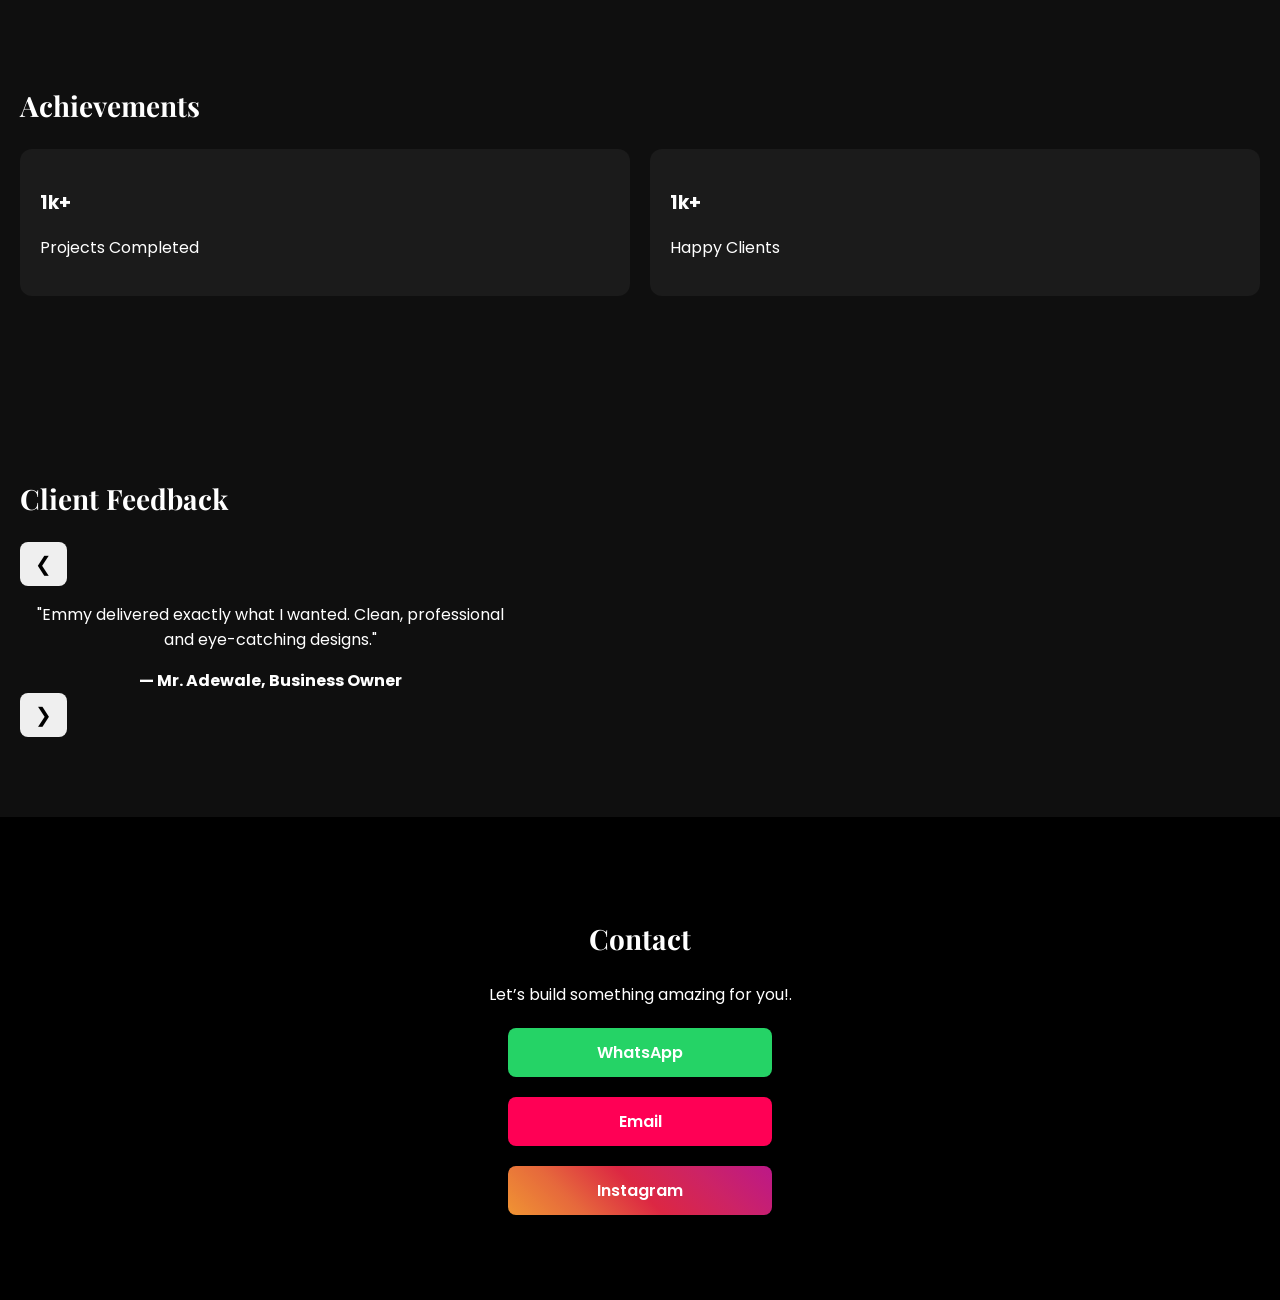
==== commit a64630da: "Update index.html" ====
--- a/index.html
+++ b/index.html
@@ -203,6 +203,8 @@
   </div>
 </div>
 </script>
+
+<script>
 const galleries = {
   church: [
     "images/c1.jpg",
--- a/style.css
+++ b/style.css
@@ -161,9 +161,11 @@
 }
 
 .portfolio-card img {
-  width: 100%;
-  border-radius: 10px;
-  transition: 0.3s ease;
+  width: 80%;
+  height: 200px
+  object-fit: cover
+  margin: auto
+  display: block
 }
 
 .portfolio-card:hover img {
@@ -282,8 +284,11 @@
 }
 
 #galleryImages img{
-width:100%;
+width:300px;
+height:300px;
+object-fit:cover;
 border-radius:12px;
+}
     }
 .testimonial-slider{
 display:flex;
